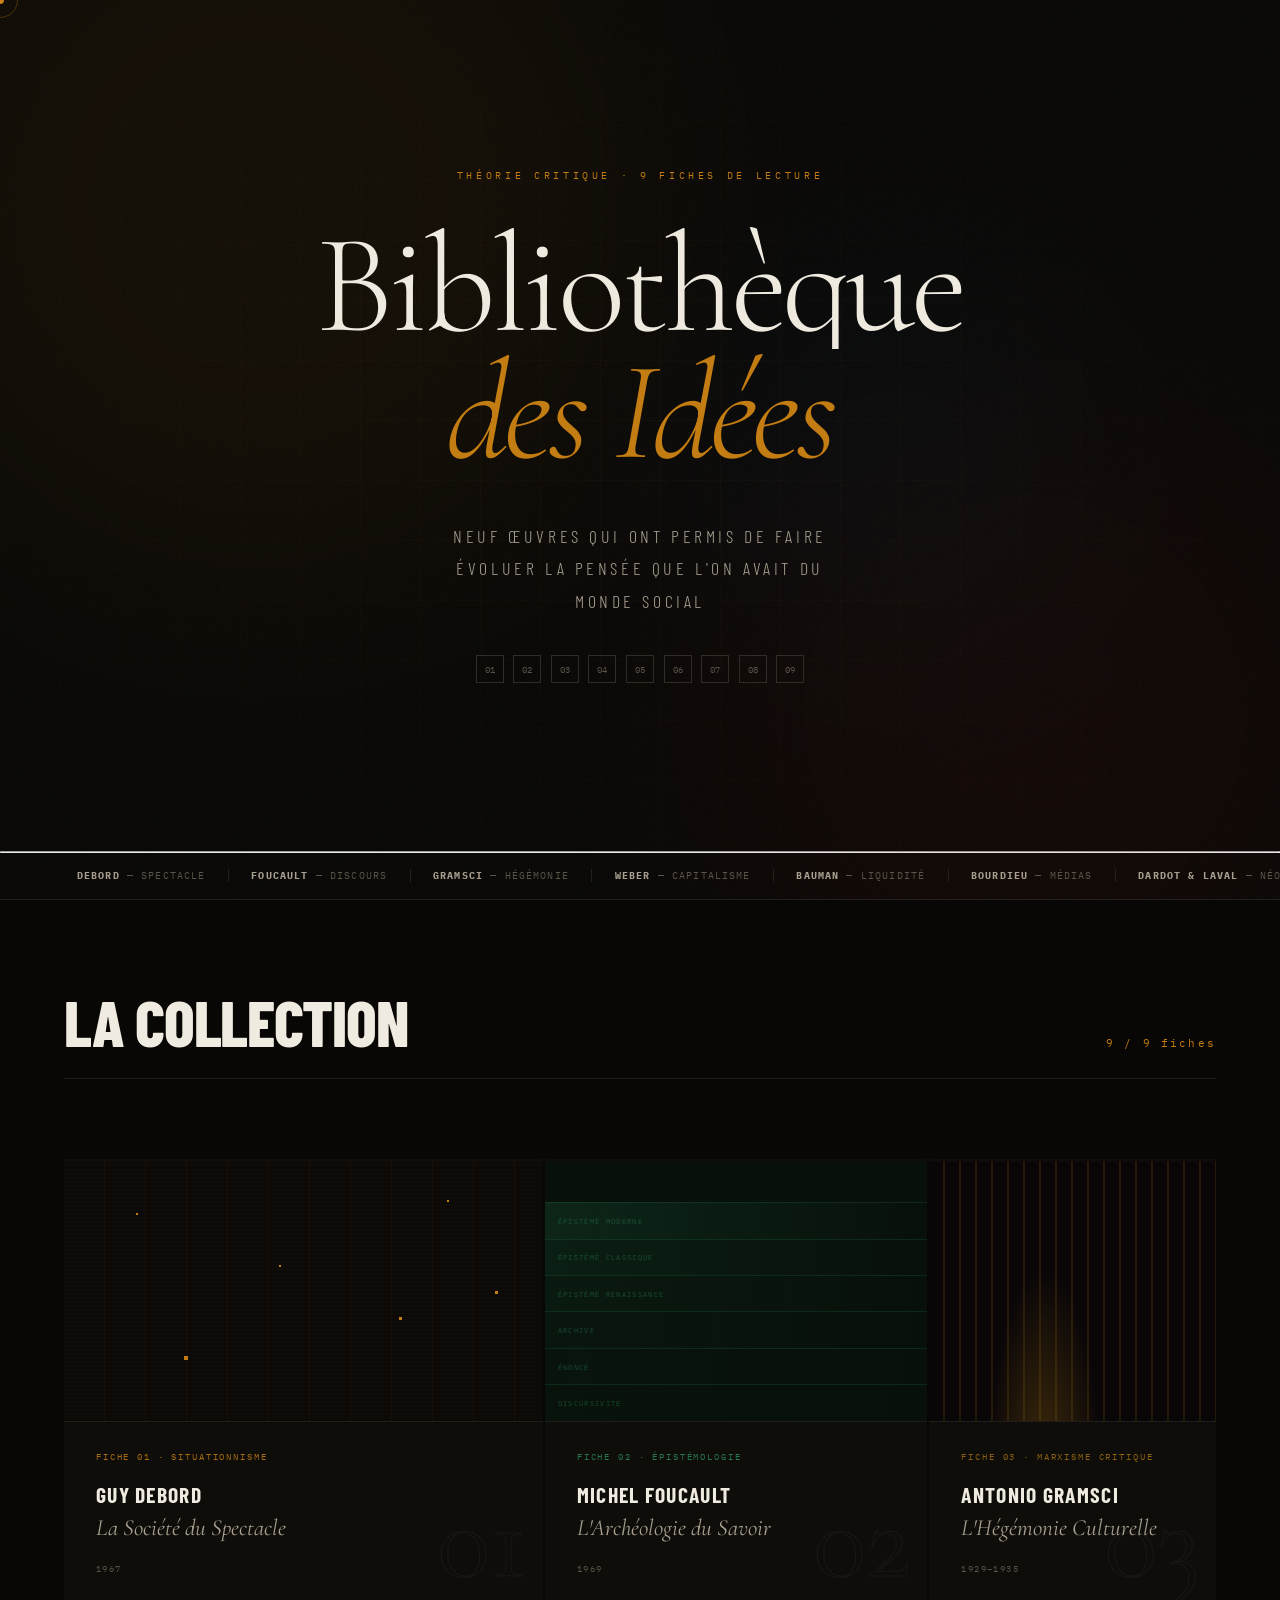
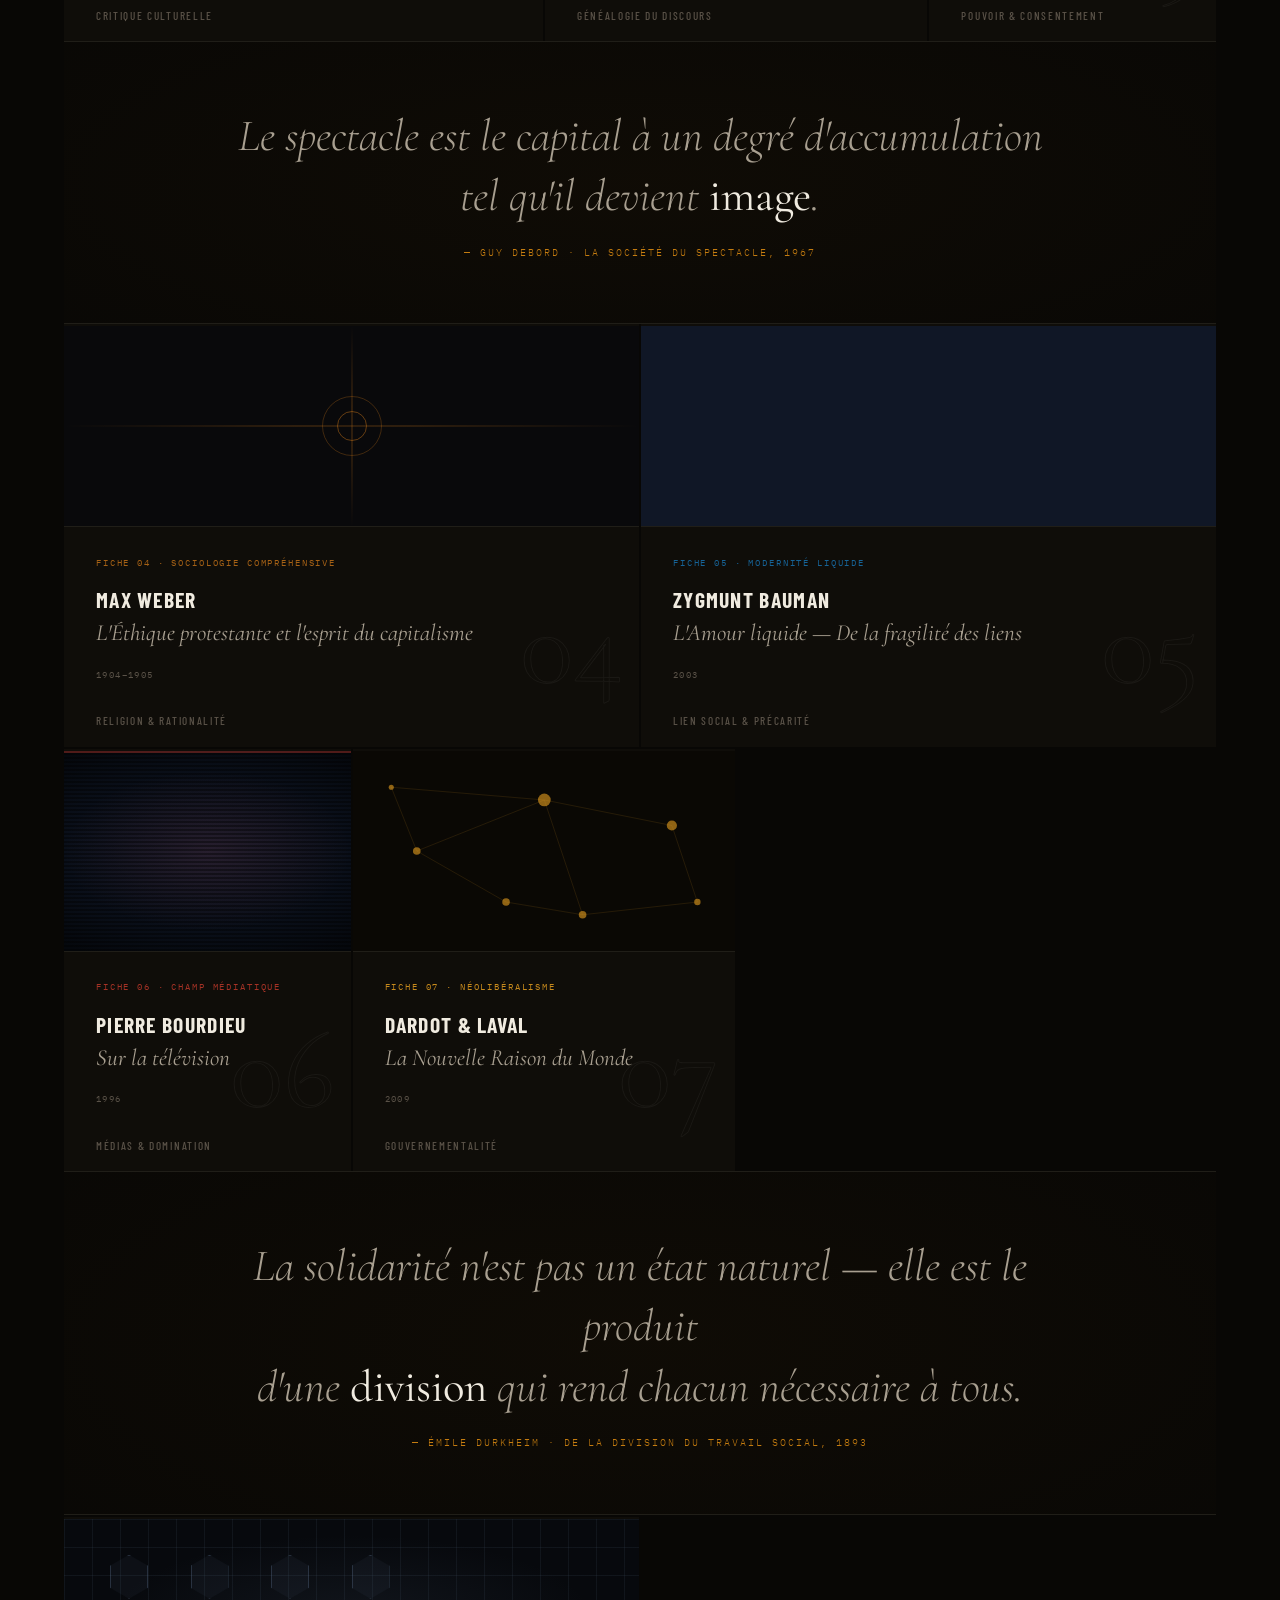
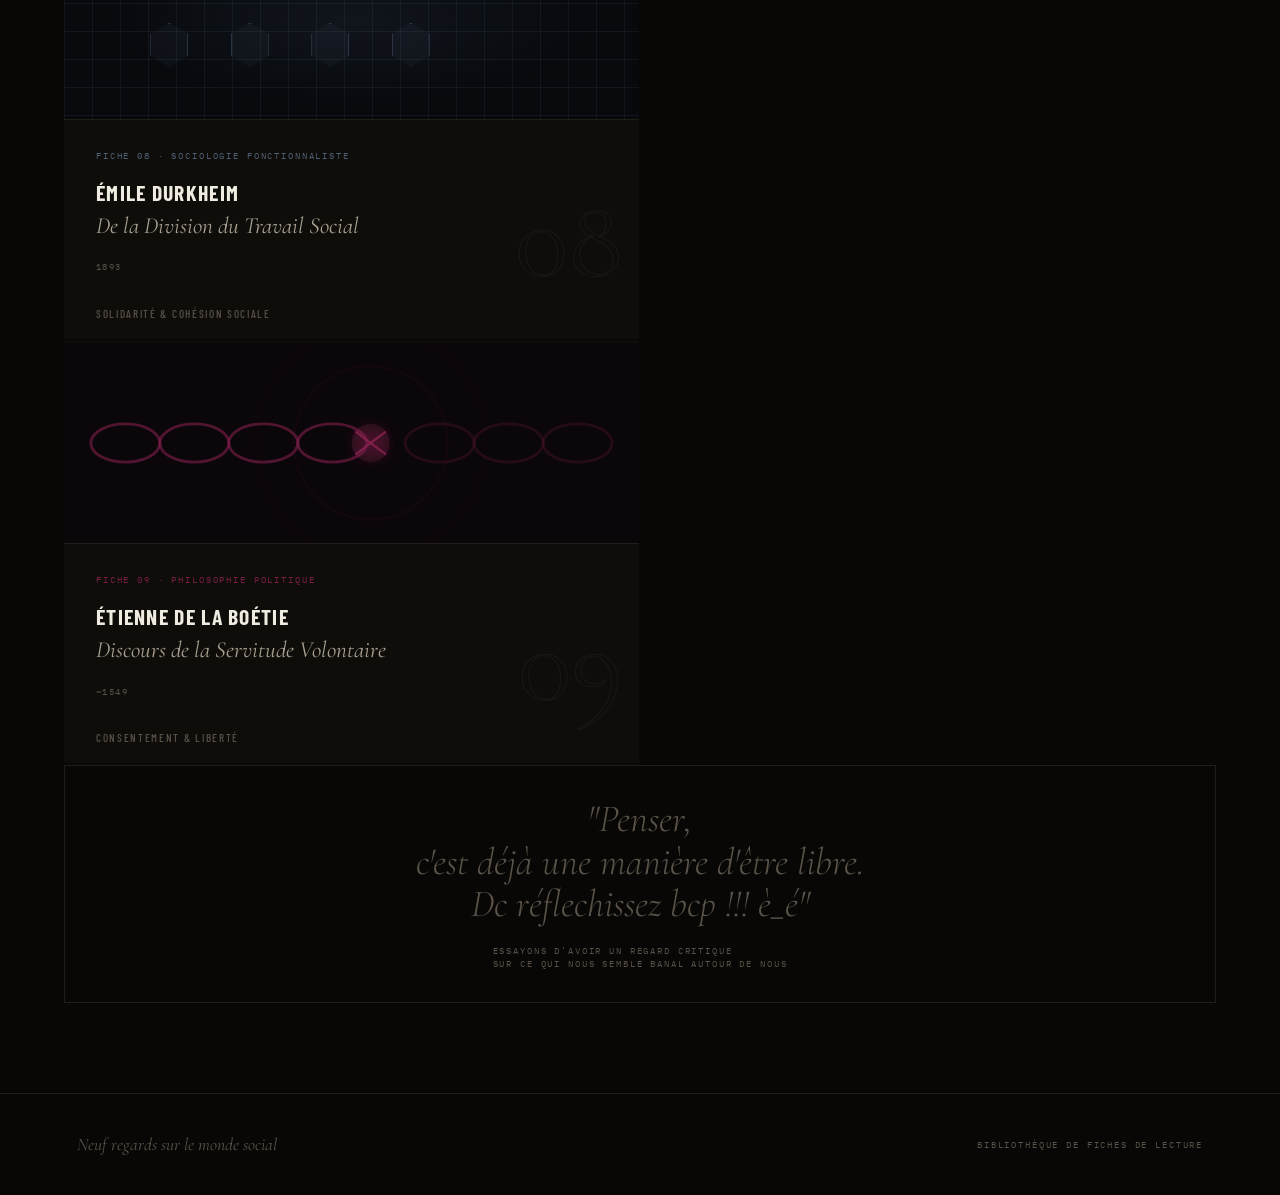
==== index.html @ 8595c91c "Update index.html" ====
<!DOCTYPE html>
<html lang="fr">
<head>
<meta charset="UTF-8">
<meta name="viewport" content="width=device-width, initial-scale=1.0">
<title>Bibliothèque des Idées</title>
<link rel="preconnect" href="https://fonts.googleapis.com">
<link href="https://fonts.googleapis.com/css2?family=Cormorant+Garamond:ital,wght@0,300;0,400;0,600;1,300;1,400;1,600&family=Barlow+Condensed:wght@200;300;400;500;600;700;800;900&family=IBM+Plex+Mono:ital,wght@0,300;0,400;1,300&display=swap" rel="stylesheet">
<style>
:root {
  --bg:    #080705;
  --bg2:   #0f0d09;
  --bg3:   #171410;
  --ink:   #f0ebe0;
  --ink2:  #a89f90;
  --ink3:  #5a5248;
  --gold:  #c47c10;
  --rule:  #201e18;
  --rule2: #2e2a22;
}
*,*::before,*::after{box-sizing:border-box;margin:0;padding:0}
html{scroll-behavior:smooth}
body{background:var(--bg);color:var(--ink);font-family:'Barlow Condensed',sans-serif;overflow-x:hidden;cursor:none;}

body::after{
  content:'';position:fixed;inset:0;z-index:9990;pointer-events:none;
  background-image:url("data:image/svg+xml,%3Csvg xmlns='http://www.w3.org/2000/svg'%3E%3Cfilter id='n'%3E%3CfeTurbulence type='fractalNoise' baseFrequency='.85' numOctaves='4' stitchTiles='stitch'/%3E%3C/filter%3E%3Crect width='100%25' height='100%25' filter='url(%23n)'/%3E%3C/svg%3E");
  opacity:.04;
}

#C{position:fixed;z-index:9999;pointer-events:none;width:8px;height:8px;background:var(--gold);border-radius:50%;transform:translate(-50%,-50%);mix-blend-mode:screen;transition:width .15s,height .15s;}
#CR{position:fixed;z-index:9998;pointer-events:none;width:36px;height:36px;border:1px solid rgba(196,124,16,.35);border-radius:50%;transform:translate(-50%,-50%);transition:border-color .3s;}
body:has(a:hover) #CR{border-color:rgba(196,124,16,.8);}
body:has(a:hover) #C{width:14px;height:14px;}

/* ── HERO ── */
.hero{height:100vh;display:grid;grid-template-rows:1fr 1px 48px;position:relative;overflow:hidden;}
.blob{position:absolute;border-radius:50%;filter:blur(120px);pointer-events:none;}
.b1{width:60vw;height:60vw;background:#c47c10;top:-20%;left:-10%;opacity:.06;animation:drift 20s ease-in-out infinite alternate;}
.b2{width:50vw;height:50vw;background:#b52018;bottom:-15%;right:-5%;opacity:.05;animation:drift 25s ease-in-out infinite alternate-reverse;}
.b3{width:30vw;height:30vw;background:#1872b0;top:30%;left:55%;opacity:.05;animation:drift 18s ease-in-out infinite alternate;}
@keyframes drift{to{transform:translate(4%,3%) scale(1.08);}}

.hgrid{
  position:absolute;inset:0;
  background-image:linear-gradient(rgba(196,124,16,.04) 1px,transparent 1px),linear-gradient(90deg,rgba(196,124,16,.04) 1px,transparent 1px);
  background-size:60px 60px;
  mask-image:radial-gradient(ellipse 80% 80% at 50% 50%,black,transparent);
}
.hero-inner{
  position:relative;z-index:2;
  display:flex;flex-direction:column;justify-content:center;align-items:center;text-align:center;padding:0 5vw;
}
.eyebrow{
  font-family:'IBM Plex Mono',monospace;font-size:.65rem;letter-spacing:.35em;
  color:var(--gold);text-transform:uppercase;margin-bottom:2.5rem;
  opacity:0;animation:up .8s .1s forwards;
}
.htitle{
  font-family:'Cormorant Garamond',serif;
  font-size:clamp(4.5rem,11vw,13rem);font-weight:300;line-height:.9;letter-spacing:-.03em;
}
.htitle .ln{display:block;overflow:hidden;}
.htitle .wd{display:inline-block;opacity:0;transform:translateY(110%);animation:su .9s cubic-bezier(.16,1,.3,1) forwards;}
.htitle .ln:nth-child(1) .wd{animation-delay:.25s;}
.htitle .ln:nth-child(2) .wd{animation-delay:.38s;font-style:italic;color:var(--gold);}
.htitle .ln:nth-child(3) .wd{animation-delay:.51s;}
.hsub{
  font-family:'Barlow Condensed',sans-serif;font-size:clamp(.9rem,1.4vw,1.15rem);font-weight:300;
  letter-spacing:.2em;text-transform:uppercase;color:var(--ink2);
  margin-top:2.8rem;max-width:50ch;line-height:1.8;
  opacity:0;animation:up .9s .75s forwards;
}
.pips{display:flex;gap:.6rem;justify-content:center;margin-top:2.4rem;opacity:0;animation:up .8s 1s forwards;}
.pip{
  width:28px;height:28px;border:1px solid var(--rule2);
  display:flex;align-items:center;justify-content:center;
  font-family:'IBM Plex Mono',monospace;font-size:.58rem;color:var(--ink3);
  cursor:pointer;transition:border-color .3s,color .3s,background .3s;
}
.pip:hover{border-color:var(--gold);color:var(--gold);background:rgba(196,124,16,.08);}
.hrule{background:var(--rule);}
.hbar{
  position:relative;z-index:2;display:flex;align-items:center;
  padding:0 6vw;gap:0;overflow:hidden;border-bottom:1px solid var(--rule);
}
.hbi{
  font-family:'IBM Plex Mono',monospace;font-size:.6rem;letter-spacing:.12em;
  color:var(--ink3);text-transform:uppercase;padding:0 1.4rem;
  border-right:1px solid var(--rule);white-space:nowrap;
  opacity:0;animation:fade .5s calc(1.1s + var(--d)*.06s) forwards;
}
.hbi:first-child{padding-left:0;}
.hbi strong{color:var(--ink2);}

@keyframes su{to{opacity:1;transform:translateY(0);}}
@keyframes up{from{opacity:0;transform:translateY(14px);}to{opacity:1;transform:translateY(0);}}
@keyframes fade{to{opacity:1;}}

/* ── COLLECTION ── */
.col{padding:7vw 5vw;}
.col-h{display:flex;align-items:baseline;gap:2rem;margin-bottom:5rem;border-bottom:1px solid var(--rule);padding-bottom:1.5rem;}
.col-t{font-family:'Barlow Condensed',sans-serif;font-size:clamp(2.5rem,5vw,4.5rem);font-weight:800;text-transform:uppercase;letter-spacing:-.02em;line-height:1;}
.col-c{font-family:'IBM Plex Mono',monospace;font-size:.68rem;letter-spacing:.2em;color:var(--gold);margin-left:auto;}

.grid{display:grid;grid-template-columns:repeat(12,1fr);gap:2px;}
.c1{grid-column:span 5;}
.c2{grid-column:span 4;}
.c3{grid-column:span 3;}
.c4{grid-column:span 6;}
.c5{grid-column:span 6;}

/* ── CARD ── */
.card{
  position:relative;overflow:hidden;background:var(--bg2);
  text-decoration:none;color:inherit;cursor:none;
  display:flex;flex-direction:column;
  opacity:0;transform:translateY(24px);
  transition:opacity .7s cubic-bezier(.19,1,.22,1),transform .7s cubic-bezier(.19,1,.22,1),background .3s;
}
.card.in{opacity:1;transform:translateY(0);}
.card:hover{background:var(--bg3);}

.cbar{height:2px;background:var(--c,var(--gold));transform:scaleX(0);transform-origin:left;transition:transform .6s cubic-bezier(.19,1,.22,1);}
.card:hover .cbar{transform:scaleX(1);}

/* Art zones */
.art{position:relative;overflow:hidden;flex-shrink:0;}
.art-lg{height:260px;}
.art-md{height:200px;}

/* Art 1 — Debord: scanlines + sparks */
.a1{background:#0c0906;}
.a1::before{content:'';position:absolute;inset:0;background:repeating-linear-gradient(0deg,transparent,transparent 3px,rgba(255,255,255,.012) 3px,rgba(255,255,255,.012) 4px),repeating-linear-gradient(90deg,transparent,transparent 40px,rgba(196,124,16,.06) 40px,rgba(196,124,16,.06) 41px);}
.spark{position:absolute;background:#c47c10;animation:blink 3s infinite;}
@keyframes blink{0%,90%,100%{opacity:0;}92%{opacity:.9;}96%{opacity:.3;}}

/* Art 2 — Foucault: strates */
.a2{background:#07100a;display:flex;flex-direction:column;justify-content:flex-end;}
.stratum{height:14%;border-top:1px solid rgba(42,138,90,.2);position:relative;background:linear-gradient(90deg,rgba(42,138,90,var(--op,0)) 0%,transparent 100%);}
.stratum::after{content:attr(data-l);position:absolute;left:.8rem;top:50%;transform:translateY(-50%);font-family:'IBM Plex Mono',monospace;font-size:.42rem;letter-spacing:.2em;color:rgba(42,138,90,.5);text-transform:uppercase;}

/* Art 3 — Gramsci: barreaux+lueur */
.a3{background:#0a0608;}
.a3::before{content:'';position:absolute;inset:0;background:repeating-linear-gradient(90deg,rgba(160,112,16,.0) 0px,rgba(160,112,16,.0) 14px,rgba(160,112,16,.18) 14px,rgba(160,112,16,.18) 16px);}
.a3::after{content:'';position:absolute;bottom:-20%;left:20%;width:40%;height:80%;background:radial-gradient(ellipse at bottom,rgba(160,112,16,.35),transparent 70%);animation:pg 4s ease-in-out infinite alternate;}
@keyframes pg{from{opacity:.6}to{opacity:1}}

/* Art 4 — Weber: croix */
.a4{background:#09090b;}
.a4::before{content:'';position:absolute;left:50%;top:0;width:1px;height:100%;background:linear-gradient(180deg,transparent,rgba(192,112,24,.4) 40%,rgba(192,112,24,.4) 60%,transparent);transform:translateX(-50%);}
.a4::after{content:'';position:absolute;left:0;top:50%;width:100%;height:1px;background:linear-gradient(90deg,transparent,rgba(192,112,24,.4) 40%,rgba(192,112,24,.4) 60%,transparent);transform:translateY(-50%);}
.wcirc{position:absolute;left:50%;top:50%;transform:translate(-50%,-50%);width:60px;height:60px;border:1px solid rgba(192,112,24,.3);border-radius:50%;animation:wspin 20s linear infinite;}
.wcirc::after{content:'';position:absolute;left:50%;top:50%;transform:translate(-50%,-50%);width:30px;height:30px;border:1px solid rgba(192,112,24,.5);border-radius:50%;}
@keyframes wspin{to{transform:translate(-50%,-50%) rotate(360deg);}}

/* Art 5 — Bauman: vagues */
.a5{background:#060d14;}
.wave{position:absolute;width:200%;height:200%;border-radius:45%;animation:wanim linear infinite;}
.wave:nth-child(1){top:-60%;left:-50%;animation-duration:12s;background:rgba(24,114,176,.06);}
.wave:nth-child(2){top:-55%;left:-50%;animation-duration:17s;animation-delay:-4s;background:rgba(216,64,96,.04);}
.wave:nth-child(3){top:-65%;left:-50%;animation-duration:22s;animation-delay:-9s;background:rgba(24,114,176,.03);}
@keyframes wanim{to{transform:rotate(360deg);}}

/* Art 6 — Bourdieu: TV */
.a6{background:#05080d;}
.a6::before{content:'';position:absolute;inset:0;background:repeating-linear-gradient(0deg,rgba(0,0,0,.4) 0px,rgba(0,0,0,.4) 2px,transparent 2px,transparent 4px);z-index:1;}
.tvn{position:absolute;inset:0;background:radial-gradient(ellipse 50% 40% at 50% 50%,rgba(192,57,43,.12),transparent),radial-gradient(ellipse 80% 60% at 50% 50%,rgba(26,39,68,.6),transparent);}
.tvl{position:absolute;height:2px;width:100%;background:rgba(192,57,43,.4);animation:scan 3.5s linear infinite;}
@keyframes scan{from{top:-5%}to{top:105%}}

/* Art 7 — Dardot: réseau SVG */
.a7{background:#0a0804;}
.a7 svg{position:absolute;inset:0;width:100%;height:100%;}

/* Art 8 — Durkheim: grille modulaire & solidarité */
.a8{background:#07090d;}
.a8::before{content:'';position:absolute;inset:0;
  background-image:linear-gradient(rgba(90,110,138,.12) 1px,transparent 1px),linear-gradient(90deg,rgba(90,110,138,.12) 1px,transparent 1px);
  background-size:28px 28px;}
.a8::after{content:'';position:absolute;inset:0;
  background:radial-gradient(ellipse 60% 60% at 50% 50%,rgba(90,110,138,.12),transparent 70%);}
.hcell{position:absolute;border:1px solid rgba(90,110,138,.35);background:rgba(90,110,138,.07);
  clip-path:polygon(50% 0%,100% 25%,100% 75%,50% 100%,0% 75%,0% 25%);
  width:38px;height:44px;animation:hpulse 4s ease-in-out infinite alternate;}
@keyframes hpulse{from{opacity:.2;border-color:rgba(90,110,138,.2);}to{opacity:1;border-color:rgba(90,110,138,.7);}}

/* Art 9 — La Boétie: chaîne & brisure */
.a9{background:#0b0609;}
.a9 svg{position:absolute;inset:0;width:100%;height:100%;}

/* Card text */
.cinfo{padding:1.8rem 2rem 1.4rem;flex:1;display:flex;flex-direction:column;border-top:1px solid var(--rule);position:relative;}
.cnum{position:absolute;bottom:0;right:1rem;font-family:'Cormorant Garamond',serif;font-size:7rem;font-weight:300;line-height:1;color:transparent;-webkit-text-stroke:1px rgba(240,235,226,.05);pointer-events:none;user-select:none;transition:-webkit-text-stroke-color .4s;}
.card:hover .cnum{-webkit-text-stroke-color:rgba(240,235,226,.1);}
.cidx{font-family:'IBM Plex Mono',monospace;font-size:.58rem;letter-spacing:.2em;color:var(--c,var(--gold));text-transform:uppercase;margin-bottom:1.2rem;opacity:.85;}
.cauthor{font-family:'Barlow Condensed',sans-serif;font-size:1.35rem;font-weight:700;letter-spacing:.06em;text-transform:uppercase;line-height:1.1;margin-bottom:.4rem;}
.ctitle{font-family:'Cormorant Garamond',serif;font-size:1.45rem;font-style:italic;font-weight:400;line-height:1.3;color:var(--ink2);flex:1;margin-bottom:1.2rem;}
.cyear{font-family:'IBM Plex Mono',monospace;font-size:.58rem;letter-spacing:.15em;color:var(--ink3);}

/* Quote reveal */
.cquote{
  position:absolute;inset:0;
  background:color-mix(in srgb,var(--c,var(--gold)) 18%,var(--bg));
  display:flex;align-items:flex-end;padding:1.8rem;
  opacity:0;transition:opacity .4s cubic-bezier(.19,1,.22,1);z-index:10;
}
.card:hover .cquote{opacity:1;}
.cquote p{
  font-family:'Cormorant Garamond',serif;font-size:1.05rem;font-style:italic;font-weight:300;
  line-height:1.5;color:var(--ink);border-left:2px solid var(--c,var(--gold));padding-left:1rem;
  transform:translateY(8px);transition:transform .5s .05s cubic-bezier(.19,1,.22,1);
}
.card:hover .cquote p{transform:translateY(0);}

/* Footer */
.cfoot{display:flex;align-items:center;justify-content:space-between;padding:.7rem 2rem 1.2rem;position:relative;z-index:2;}
.ctag{font-family:'Barlow Condensed',sans-serif;font-size:.7rem;font-weight:500;letter-spacing:.15em;text-transform:uppercase;color:var(--ink3);transition:color .3s;}
.card:hover .ctag{color:var(--c,var(--gold));}
.ccta{font-family:'IBM Plex Mono',monospace;font-size:.6rem;letter-spacing:.12em;text-transform:uppercase;color:var(--c,var(--gold));display:flex;align-items:center;gap:.5rem;opacity:0;transform:translateX(-6px);transition:opacity .3s,transform .3s;}
.card:hover .ccta{opacity:1;transform:translateX(0);}

/* Quote band */
.qband{border-top:1px solid var(--rule);border-bottom:1px solid var(--rule);padding:4rem 10vw;position:relative;overflow:hidden;opacity:0;transition:opacity .8s;}
.qband::before{content:'';position:absolute;inset:0;background:radial-gradient(ellipse 80% 100% at 50% 50%,rgba(196,124,16,.04),transparent);}
.qband blockquote{font-family:'Cormorant Garamond',serif;font-size:clamp(1.6rem,3.5vw,3rem);font-weight:300;font-style:italic;line-height:1.35;color:var(--ink2);text-align:center;position:relative;z-index:1;}
.qband blockquote strong{color:var(--ink);font-weight:400;font-style:normal;}
.qband cite{display:block;margin-top:1.2rem;font-family:'IBM Plex Mono',monospace;font-style:normal;font-size:.62rem;letter-spacing:.2em;color:var(--gold);text-transform:uppercase;}

/* Decorative cell */
.deco{
  background:transparent;border:1px solid var(--rule);
  display:flex;flex-direction:column;align-items:center;justify-content:center;
  padding:2rem;gap:1.2rem;opacity:0;animation:fade 1s 1.8s forwards;
}
.deco-q{font-family:'Cormorant Garamond',serif;font-size:2.4rem;font-weight:300;font-style:italic;color:var(--ink3);line-height:1.1;text-align:center;}
.deco-attr{font-family:'IBM Plex Mono',monospace;font-size:.58rem;letter-spacing:.2em;color:var(--ink3);text-transform:uppercase;}

/* Footer */
footer{border-top:1px solid var(--rule);padding:2.5rem 6vw;display:flex;align-items:center;justify-content:space-between;gap:2rem;}
.ft-l{font-family:'Cormorant Garamond',serif;font-size:1.1rem;font-style:italic;color:var(--ink3);}
.ft-r{font-family:'IBM Plex Mono',monospace;font-size:.58rem;letter-spacing:.2em;color:var(--ink3);text-transform:uppercase;}

/* Responsive */
@media(max-width:900px){.c1,.c2,.c3{grid-column:span 6;}.c4,.c5{grid-column:span 12;}}
@media(max-width:560px){.c1,.c2,.c3,.c4,.c5{grid-column:span 12;}.art-lg,.art-md{height:140px;}.htitle{font-size:clamp(3rem,13vw,6rem);}}
</style>
</head>
<body>
<div id="C"></div>
<div id="CR"></div>

<!-- HERO -->
<header class="hero">
  <div class="blob b1"></div><div class="blob b2"></div><div class="blob b3"></div>
  <div class="hgrid"></div>
  <div class="hero-inner">
    <p class="eyebrow">Théorie critique · 9 fiches de lecture</p>
    <h1 class="htitle" aria-label="Bibliothèque Critique">
      <span class="ln"><span class="wd">Bibliothèque</span></span>
      <span class="ln"><span class="wd">des Idées</span></span>
    </h1>
    <p class="hsub">Neuf œuvres qui ont permis de faire évoluer la pensée que l'on avait du monde social</p>
    <nav class="pips" aria-label="Accès rapide">
      <span class="pip" onclick="goTo(1)">01</span>
      <span class="pip" onclick="goTo(2)">02</span>
      <span class="pip" onclick="goTo(3)">03</span>
      <span class="pip" onclick="goTo(4)">04</span>
      <span class="pip" onclick="goTo(5)">05</span>
      <span class="pip" onclick="goTo(6)">06</span>
      <span class="pip" onclick="goTo(7)">07</span>
      <span class="pip" onclick="goTo(8)">08</span>
      <span class="pip" onclick="goTo(9)">09</span>
    </nav>
  </div>
  <hr class="hrule">
  <div class="hbar">
    <span class="hbi" style="--d:0"><strong>Debord</strong> — Spectacle</span>
    <span class="hbi" style="--d:1"><strong>Foucault</strong> — Discours</span>
    <span class="hbi" style="--d:2"><strong>Gramsci</strong> — Hégémonie</span>
    <span class="hbi" style="--d:3"><strong>Weber</strong> — Capitalisme</span>
    <span class="hbi" style="--d:4"><strong>Bauman</strong> — Liquidité</span>
    <span class="hbi" style="--d:5"><strong>Bourdieu</strong> — Médias</span>
    <span class="hbi" style="--d:6"><strong>Dardot &amp; Laval</strong> — Néolibéralisme</span>
    <span class="hbi" style="--d:7"><strong>Durkheim</strong> — Division</span>
    <span class="hbi" style="--d:8"><strong>La Boétie</strong> — Servitude</span>
  </div>
</header>

<!-- COLLECTION -->
<section class="col">
  <div class="col-h">
    <h2 class="col-t">La Collection</h2>
    <span class="col-c">9 / 9 fiches</span>
  </div>

  <!-- Row 1 -->
  <div class="grid">

    <a href="debord-societe-du-spectacle.html" class="card c1" id="k1" style="--c:#c47c10">
      <div class="cbar"></div>
      <div class="art art-lg a1">
        <div class="spark" style="width:2px;height:2px;top:20%;left:15%;animation-delay:0s"></div>
        <div class="spark" style="width:3px;height:3px;top:60%;left:70%;animation-delay:1.1s"></div>
        <div class="spark" style="width:2px;height:2px;top:40%;left:45%;animation-delay:.6s"></div>
        <div class="spark" style="width:4px;height:4px;top:75%;left:25%;animation-delay:2s"></div>
        <div class="spark" style="width:2px;height:2px;top:15%;left:80%;animation-delay:1.5s"></div>
        <div class="spark" style="width:3px;height:3px;top:50%;left:90%;animation-delay:.3s"></div>
      </div>
      <div class="cinfo">
        <span class="cnum" aria-hidden="true">01</span>
        <span class="cidx">Fiche 01 · Situationnisme</span>
        <p class="cauthor">Guy Debord</p>
        <h3 class="ctitle">La Société du Spectacle</h3>
        <p class="cyear">1967</p>
        <div class="cquote"><p>« Toute la vie des sociétés dans lesquelles règnent les conditions modernes de production s'annonce comme une immense accumulation de spectacles. »</p></div>
      </div>
      <div class="cfoot"><span class="ctag">Critique culturelle</span><span class="ccta">Lire la fiche ↗</span></div>
    </a>

    <a href="foucault-archeologie-du-savoir.html" class="card c2" id="k2" style="--c:#2a8a5a">
      <div class="cbar"></div>
      <div class="art art-lg a2">
        <div class="stratum" style="--op:.18" data-l="Épistémè moderne"></div>
        <div class="stratum" style="--op:.12" data-l="Épistémè classique"></div>
        <div class="stratum" style="--op:.08" data-l="Épistémè renaissance"></div>
        <div class="stratum" style="--op:.05" data-l="Archive"></div>
        <div class="stratum" style="--op:.03" data-l="Énoncé"></div>
        <div class="stratum" style="--op:.02" data-l="Discursivité"></div>
      </div>
      <div class="cinfo">
        <span class="cnum" aria-hidden="true">02</span>
        <span class="cidx">Fiche 02 · Épistémologie</span>
        <p class="cauthor">Michel Foucault</p>
        <h3 class="ctitle">L'Archéologie du Savoir</h3>
        <p class="cyear">1969</p>
        <div class="cquote"><p>« Le discours n'est pas la manifestation d'un sujet qui pense, mais un ensemble de règles anonymes et historiques définissant les conditions d'exercice de la fonction énonciative. »</p></div>
      </div>
      <div class="cfoot"><span class="ctag">Généalogie du discours</span><span class="ccta">Lire la fiche ↗</span></div>
    </a>

    <a href="gramsci-hegemonie.html" class="card c3" id="k3" style="--c:#a07010">
      <div class="cbar"></div>
      <div class="art art-lg a3"></div>
      <div class="cinfo">
        <span class="cnum" aria-hidden="true">03</span>
        <span class="cidx">Fiche 03 · Marxisme critique</span>
        <p class="cauthor">Antonio Gramsci</p>
        <h3 class="ctitle">L'Hégémonie Culturelle</h3>
        <p class="cyear">1929–1935</p>
        <div class="cquote"><p>« L'État est hégémonie bardée de coercition. La domination ne s'exerce pas seulement par la force, mais par le consentement organisé. »</p></div>
      </div>
      <div class="cfoot"><span class="ctag">Pouvoir & consentement</span><span class="ccta">Lire ↗</span></div>
    </a>

  </div>

  <!-- Midquote -->
  <div class="qband">
    <blockquote>
      Le spectacle est le capital à un degré d'accumulation<br>tel qu'il devient <strong>image</strong>.
      <cite>— Guy Debord · La Société du Spectacle, 1967</cite>
    </blockquote>
  </div>

  <!-- Row 2 -->
  <div class="grid">

    <a href="weber-ethique-protestante.html" class="card c4" id="k4" style="--c:#c07018">
      <div class="cbar"></div>
      <div class="art art-md a4"><div class="wcirc"></div></div>
      <div class="cinfo">
        <span class="cnum" aria-hidden="true">04</span>
        <span class="cidx">Fiche 04 · Sociologie compréhensive</span>
        <p class="cauthor">Max Weber</p>
        <h3 class="ctitle">L'Éthique protestante et l'esprit du capitalisme</h3>
        <p class="cyear">1904–1905</p>
        <div class="cquote"><p>« L'ascèse intramondaine du protestantisme a agi avec force contre la jouissance spontanée des possessions et a bridé la consommation, notamment la consommation de luxe. »</p></div>
      </div>
      <div class="cfoot"><span class="ctag">Religion & rationalité</span><span class="ccta">Lire la fiche ↗</span></div>
    </a>

    <a href="bauman-amour-liquide.html" class="card c5" id="k5" style="--c:#1872b0">
      <div class="cbar"></div>
      <div class="art art-md a5">
        <div class="wave"></div><div class="wave"></div><div class="wave"></div>
      </div>
      <div class="cinfo">
        <span class="cnum" aria-hidden="true">05</span>
        <span class="cidx">Fiche 05 · Modernité liquide</span>
        <p class="cauthor">Zygmunt Bauman</p>
        <h3 class="ctitle">L'Amour liquide — De la fragilité des liens</h3>
        <p class="cyear">2003</p>
        <div class="cquote"><p>« Dans le monde liquide-moderne, la solidité des choses comme des liens est interprétée comme une menace : tout attachement est vécu comme un piège. »</p></div>
      </div>
      <div class="cfoot"><span class="ctag">Lien social & précarité</span><span class="ccta">Lire la fiche ↗</span></div>
    </a>

  </div>

  <!-- Row 3 -->
  <div class="grid" style="margin-top:2px">

    <a href="bourdieu-television.html" class="card c3" id="k6" style="--c:#c0392b">
      <div class="cbar"></div>
      <div class="art art-md a6">
        <div class="tvn"></div>
        <div class="tvl"></div>
      </div>
      <div class="cinfo">
        <span class="cnum" aria-hidden="true">06</span>
        <span class="cidx">Fiche 06 · Champ médiatique</span>
        <p class="cauthor">Pierre Bourdieu</p>
        <h3 class="ctitle">Sur la télévision</h3>
        <p class="cyear">1996</p>
        <div class="cquote"><p>« La télévision a une sorte de monopole de fait sur la formation des cerveaux d'une partie importante de la population. »</p></div>
      </div>
      <div class="cfoot"><span class="ctag">Médias & domination</span><span class="ccta">Lire ↗</span></div>
    </a>

    <a href="dardot-laval-nouvelle-raison.html" class="card c2" id="k7" style="--c:#e8a020">
      <div class="cbar"></div>
      <div class="art art-md a7">
        <svg viewBox="0 0 300 160" preserveAspectRatio="xMidYMid slice">
          <g stroke="rgba(232,160,32,.2)" stroke-width=".5" fill="none">
            <line x1="50" y1="80" x2="150" y2="40"/><line x1="50" y1="80" x2="120" y2="120"/>
            <line x1="150" y1="40" x2="250" y2="60"/><line x1="150" y1="40" x2="180" y2="130"/>
            <line x1="120" y1="120" x2="180" y2="130"/><line x1="250" y1="60" x2="270" y2="120"/>
            <line x1="180" y1="130" x2="270" y2="120"/><line x1="50" y1="80" x2="30" y2="30"/>
            <line x1="30" y1="30" x2="150" y2="40"/>
          </g>
          <g fill="rgba(232,160,32,.6)">
            <circle cx="50" cy="80" r="3"/><circle cx="150" cy="40" r="5"/>
            <circle cx="120" cy="120" r="3"/><circle cx="250" cy="60" r="4"/>
            <circle cx="180" cy="130" r="3"/><circle cx="270" cy="120" r="2.5"/>
            <circle cx="30" cy="30" r="2"/>
          </g>
        </svg>
      </div>
      <div class="cinfo">
        <span class="cnum" aria-hidden="true">07</span>
        <span class="cidx">Fiche 07 · Néolibéralisme</span>
        <p class="cauthor">Dardot &amp; Laval</p>
        <h3 class="ctitle">La Nouvelle Raison du Monde</h3>
        <p class="cyear">2009</p>
        <div class="cquote"><p>« Le néolibéralisme est d'abord et avant tout une rationalité qui tend à structurer non seulement l'action des gouvernants mais la conduite des gouvernés eux-mêmes. »</p></div>
      </div>
      <div class="cfoot"><span class="ctag">Gouvernementalité</span><span class="ccta">Lire la fiche ↗</span></div>
    </a>

  </div>

  <!-- Midquote Durkheim -->
  <div class="qband">
    <blockquote>
      La solidarité n'est pas un état naturel — elle est le produit<br>d'une <strong>division</strong> qui rend chacun nécessaire à tous.
      <cite>— Émile Durkheim · De la Division du Travail Social, 1893</cite>
    </blockquote>
  </div>

  <!-- Row 4 — Durkheim -->
  <div class="grid" style="margin-top:2px">

    <a href="durkheim-division-travail-social.html" class="card c4" id="k8" style="--c:#5a6e8a">
      <div class="cbar"></div>
      <div class="art art-md a8">
        <div class="hcell" style="top:18%;left:8%;animation-delay:0s"></div>
        <div class="hcell" style="top:18%;left:22%;animation-delay:.7s"></div>
        <div class="hcell" style="top:18%;left:36%;animation-delay:1.4s"></div>
        <div class="hcell" style="top:18%;left:50%;animation-delay:2.1s"></div>
        <div class="hcell" style="top:52%;left:15%;animation-delay:.35s"></div>
        <div class="hcell" style="top:52%;left:29%;animation-delay:1.05s"></div>
        <div class="hcell" style="top:52%;left:43%;animation-delay:1.75s"></div>
        <div class="hcell" style="top:52%;left:57%;animation-delay:2.45s"></div>
      </div>
      <div class="cinfo">
        <span class="cnum" aria-hidden="true">08</span>
        <span class="cidx">Fiche 08 · Sociologie fonctionnaliste</span>
        <p class="cauthor">Émile Durkheim</p>
        <h3 class="ctitle">De la Division du Travail Social</h3>
        <p class="cyear">1893</p>
        <div class="cquote"><p>« La solidarité mécanique lie les individus par similitude ; la solidarité organique les unit par complémentarité — c'est la spécialisation qui crée le lien social. »</p></div>
      </div>
      <div class="cfoot"><span class="ctag">Solidarité & cohésion sociale</span><span class="ccta">Lire la fiche ↗</span></div>
    </a>

  </div>
  <!-- Row 5 — La Boétie -->
  <div class="grid" style="margin-top:2px">

    <a href="laboetie-servitude-volontaire.html" class="card c4" id="k9" style="--c:#8b2252">
      <div class="cbar"></div>
      <div class="art art-md a9">
        <svg viewBox="0 0 300 160" preserveAspectRatio="xMidYMid slice" xmlns="http://www.w3.org/2000/svg">
          <defs>
            <filter id="glow9"><feGaussianBlur stdDeviation="3" result="b"/><feMerge><feMergeNode in="b"/><feMergeNode in="SourceGraphic"/></feMerge></filter>
          </defs>
          <!-- Chain links left — bound -->
          <g stroke="rgba(139,34,82,.55)" stroke-width="1.5" fill="none">
            <ellipse cx="32"  cy="80" rx="18" ry="10"/>
            <ellipse cx="68"  cy="80" rx="18" ry="10"/>
            <ellipse cx="104" cy="80" rx="18" ry="10"/>
            <ellipse cx="140" cy="80" rx="18" ry="10"/>
          </g>
          <!-- Break point glow -->
          <circle cx="160" cy="80" r="10" fill="rgba(139,34,82,.18)" filter="url(#glow9)"/>
          <line x1="152" y1="74" x2="168" y2="86" stroke="rgba(139,34,82,.9)" stroke-width="1" filter="url(#glow9)"/>
          <line x1="152" y1="86" x2="168" y2="74" stroke="rgba(139,34,82,.9)" stroke-width="1" filter="url(#glow9)"/>
          <!-- Chain links right — free, fading -->
          <g stroke="rgba(139,34,82,.2)" stroke-width="1.5" fill="none">
            <ellipse cx="196" cy="80" rx="18" ry="10"/>
            <ellipse cx="232" cy="80" rx="18" ry="10"/>
            <ellipse cx="268" cy="80" rx="18" ry="10"/>
          </g>
          <!-- Faint radial halo -->
          <circle cx="160" cy="80" r="40" stroke="rgba(139,34,82,.07)" stroke-width="1" fill="none"/>
          <circle cx="160" cy="80" r="60" stroke="rgba(139,34,82,.04)" stroke-width="1" fill="none"/>
        </svg>
      </div>
      <div class="cinfo">
        <span class="cnum" aria-hidden="true">09</span>
        <span class="cidx">Fiche 09 · Philosophie politique</span>
        <p class="cauthor">Étienne de La Boétie</p>
        <h3 class="ctitle">Discours de la Servitude Volontaire</h3>
        <p class="cyear">~1549</p>
        <div class="cquote"><p>« Soyez résolus de ne servir plus, et vous voilà libres. Je ne veux pas que vous le poussiez ou l'ébranliez, mais seulement ne le soutenez plus. »</p></div>
      </div>
      <div class="cfoot"><span class="ctag">Consentement & liberté</span><span class="ccta">Lire la fiche ↗</span></div>
    </a>

  </div>

  <!-- Bloc personnel -->
  <div class="deco" style="margin-top:2px">
    <p class="deco-q">"Penser,<br>c'est déjà une manière d'être libre.<br>Dc réflechissez bcp !!! è_é"</p>
    <span class="deco-attr">Essayons d'avoir un regard critique<br>sur ce qui nous semble banal autour de nous</span>
  </div>

</section>

<footer>
  <p class="ft-l">Neuf regards sur le monde social</p>
  <p class="ft-r">Bibliothèque de fiches de lecture</p>
</footer>

<script>
/* Cursor */
const C=document.getElementById('C'),CR=document.getElementById('CR');
let mx=0,my=0,rx=0,ry=0;
document.addEventListener('mousemove',e=>{mx=e.clientX;my=e.clientY;C.style.cssText=`left:${mx}px;top:${my}px`;});
(function r(){rx+=(mx-rx)*.11;ry+=(my-ry)*.11;CR.style.cssText=`left:${rx}px;top:${ry}px`;requestAnimationFrame(r);})();

/* 3D Tilt */
document.querySelectorAll('.card').forEach(card=>{
  card.addEventListener('mousemove',e=>{
    const b=card.getBoundingClientRect();
    const x=(e.clientX-b.left)/b.width-.5;
    const y=(e.clientY-b.top)/b.height-.5;
    card.style.transform=`translateY(0) perspective(900px) rotateY(${x*6}deg) rotateX(${-y*6}deg) scale(1.015)`;
  });
  card.addEventListener('mouseleave',()=>{card.style.transform='';});
});

/* Scroll reveal */
const io=new IntersectionObserver(entries=>{
  entries.forEach((e,i)=>{if(e.isIntersecting){setTimeout(()=>e.target.classList.add('in'),i*90);io.unobserve(e.target);}});
},{threshold:.06});
document.querySelectorAll('.card').forEach(c=>io.observe(c));

/* Quote band reveal */
const qo=new IntersectionObserver(entries=>{entries.forEach(e=>{if(e.isIntersecting)e.target.style.opacity='1';});},{threshold:.2});
document.querySelectorAll('.qband').forEach(q=>qo.observe(q));

/* Pip navigation */
function goTo(n){const el=document.getElementById('k'+n);if(el)el.scrollIntoView({behavior:'smooth',block:'center'});}
</script>
</body>
</html>
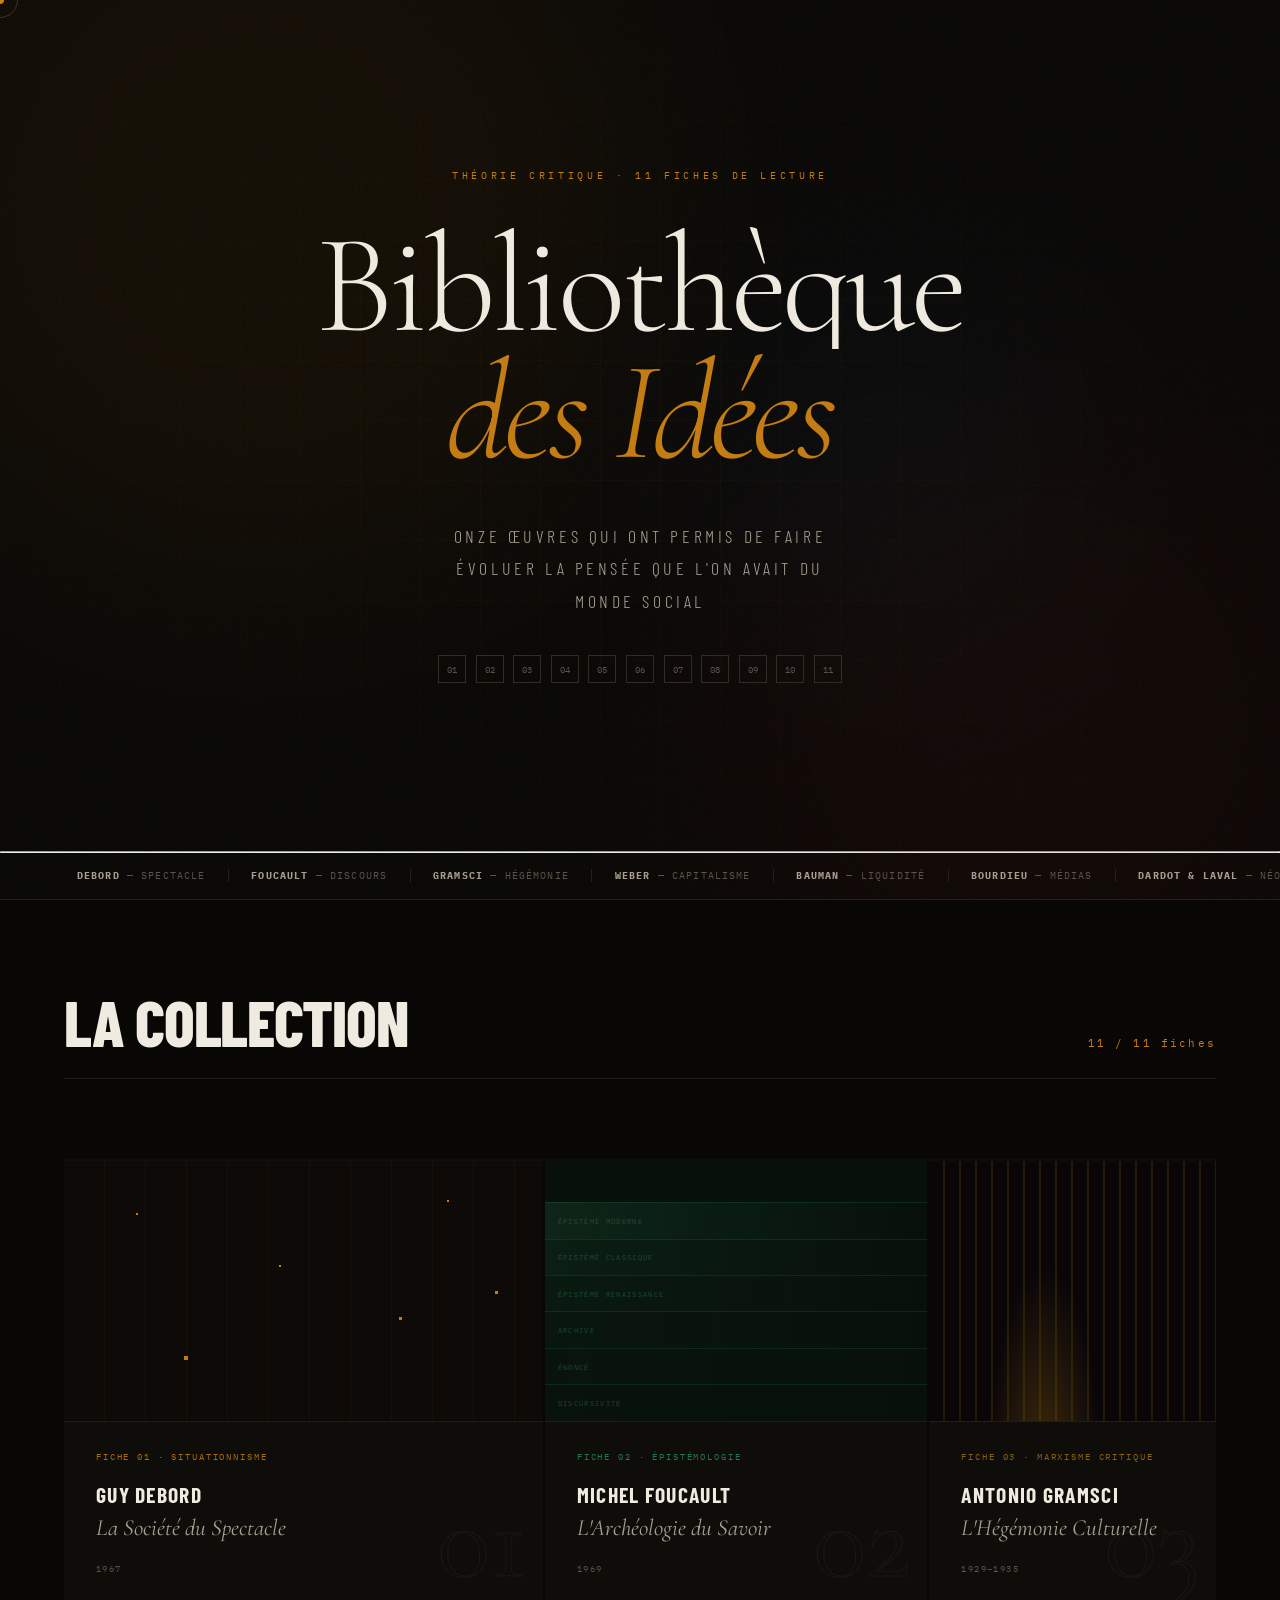
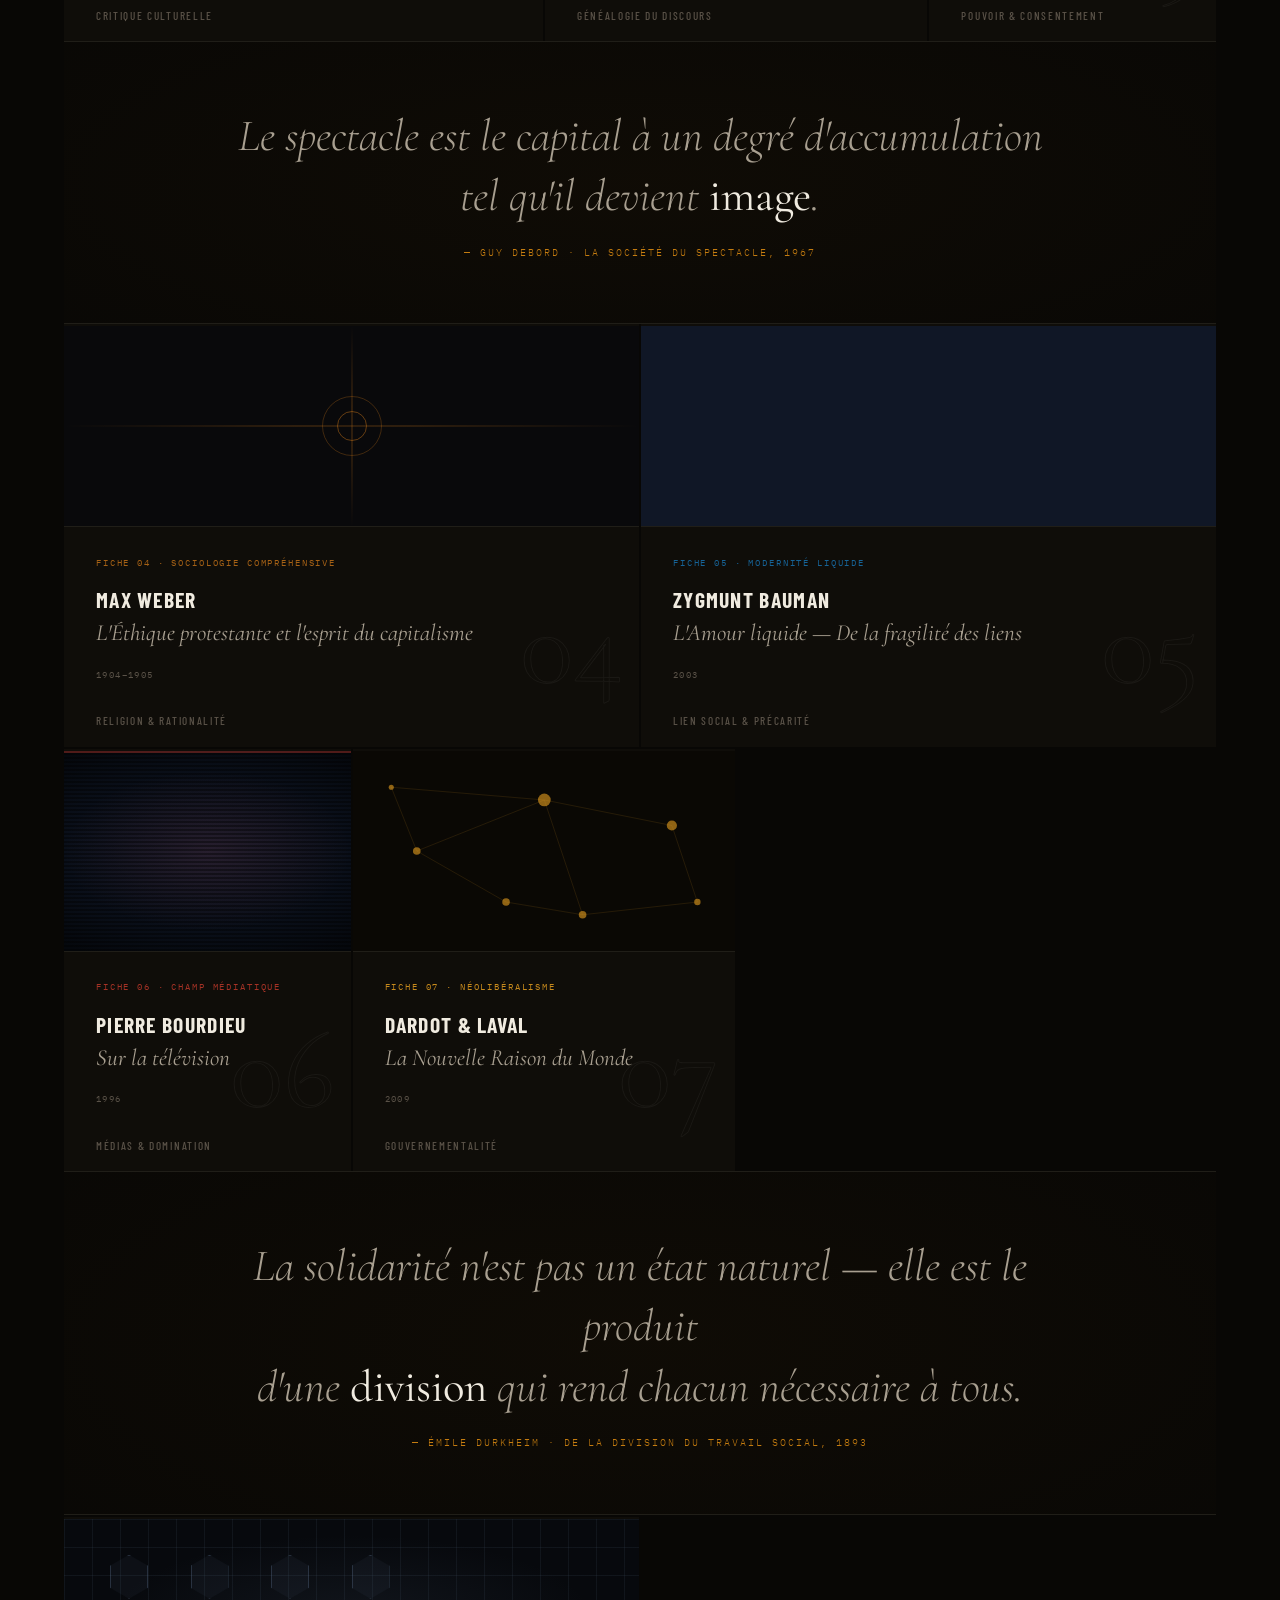
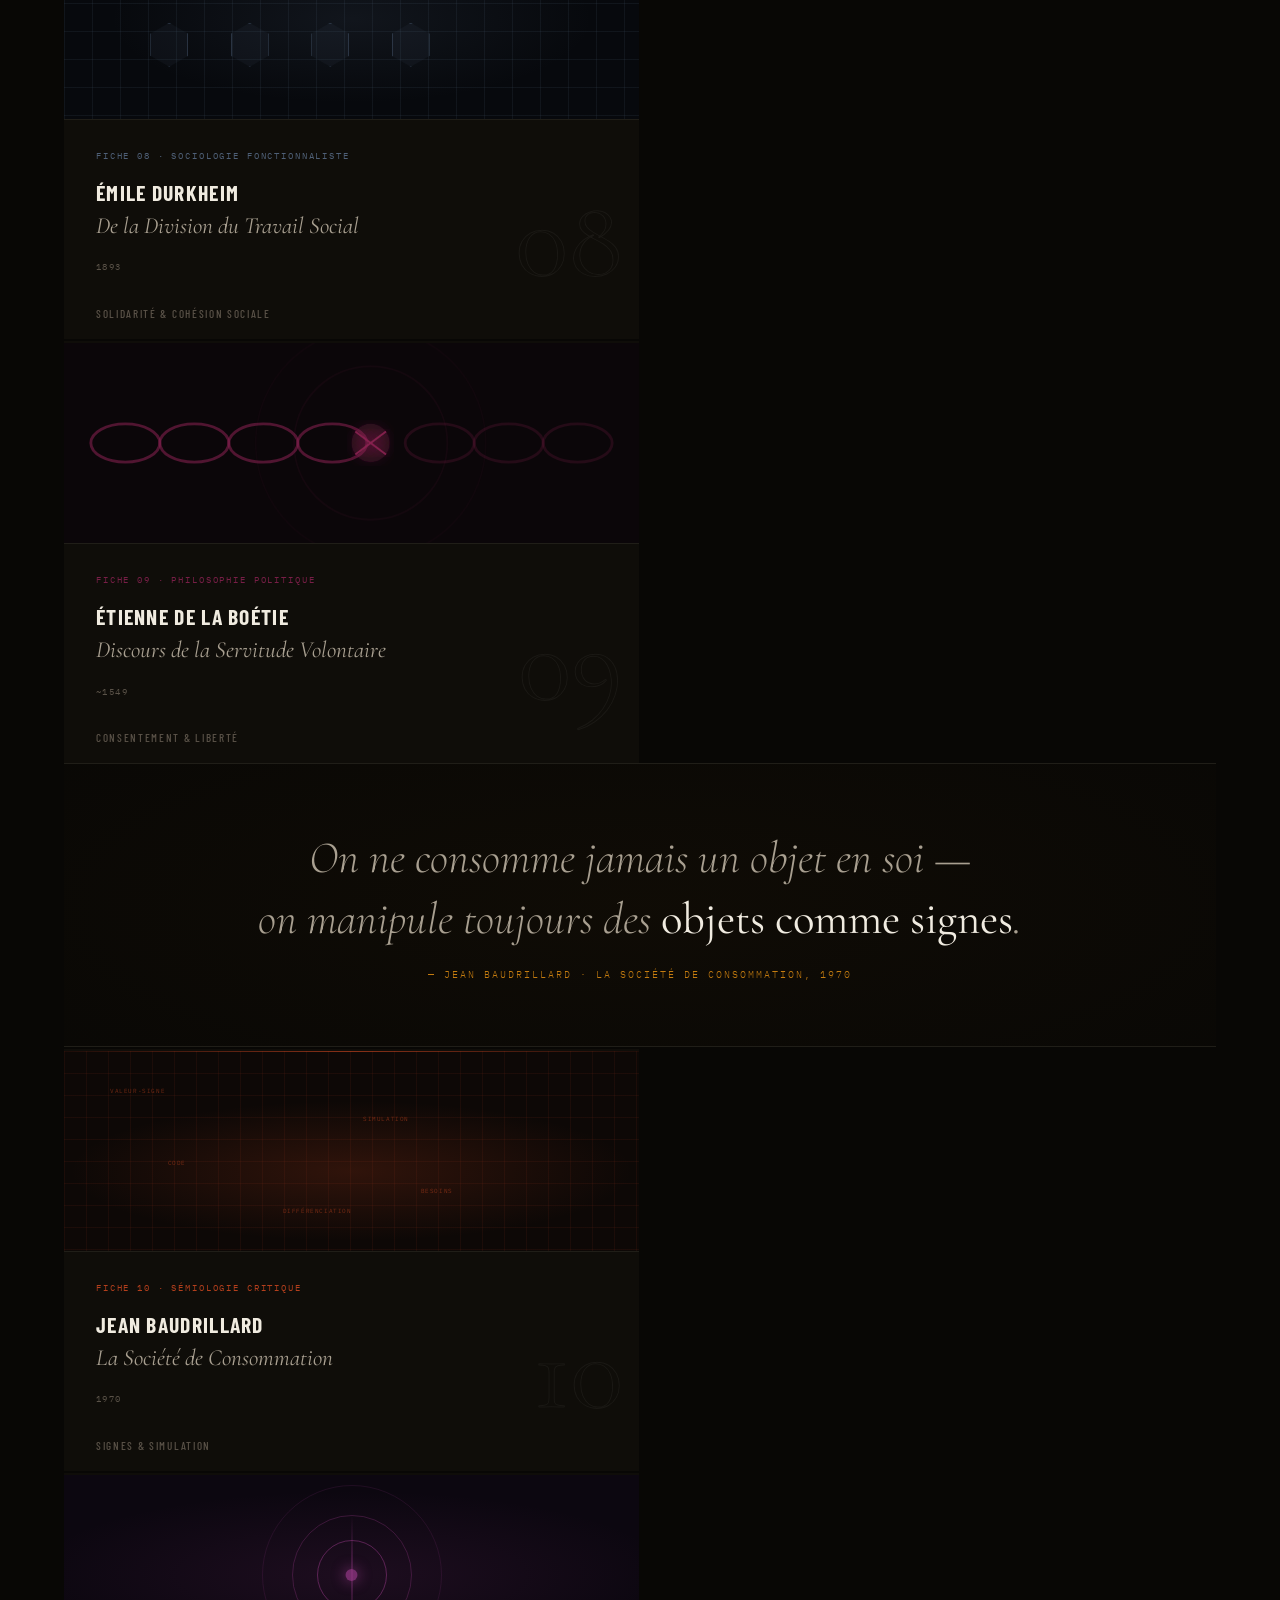
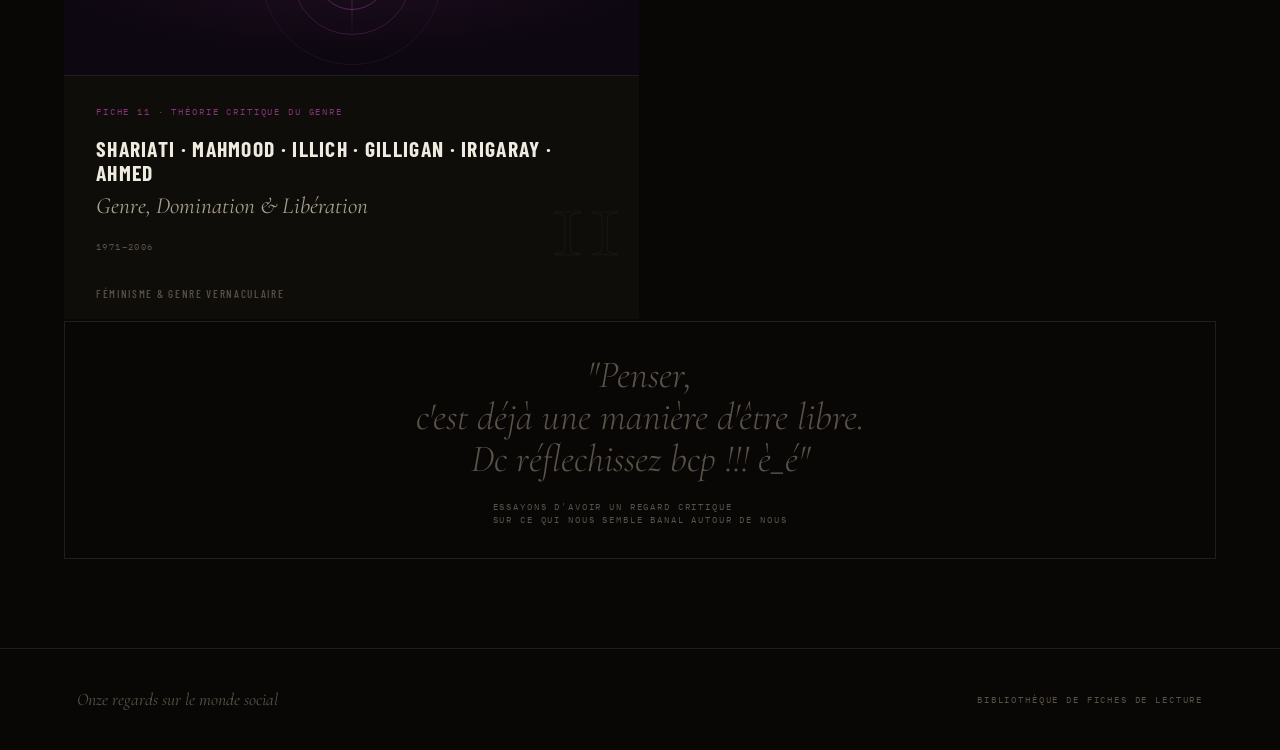
==== commit bacd0a5f: "Update index.html" ====
--- a/index.html
+++ b/index.html
@@ -71,7 +71,7 @@
   margin-top:2.8rem;max-width:50ch;line-height:1.8;
   opacity:0;animation:up .9s .75s forwards;
 }
-.pips{display:flex;gap:.6rem;justify-content:center;margin-top:2.4rem;opacity:0;animation:up .8s 1s forwards;}
+.pips{display:flex;gap:.6rem;justify-content:center;margin-top:2.4rem;opacity:0;animation:up .8s 1s forwards;flex-wrap:wrap;}
 .pip{
   width:28px;height:28px;border:1px solid var(--rule2);
   display:flex;align-items:center;justify-content:center;
@@ -189,6 +189,58 @@
 .a9{background:#0b0609;}
 .a9 svg{position:absolute;inset:0;width:100%;height:100%;}
 
+/* Art 10 — Baudrillard: grille de signes / code marchandise */
+.a10{background:#0d0806;}
+.a10::before{
+  content:'';position:absolute;inset:0;
+  background-image:
+    linear-gradient(rgba(208,72,32,.08) 1px,transparent 1px),
+    linear-gradient(90deg,rgba(208,72,32,.08) 1px,transparent 1px);
+  background-size:22px 22px;
+}
+.a10::after{
+  content:'';position:absolute;inset:0;
+  background:radial-gradient(ellipse 70% 50% at 50% 60%,rgba(208,72,32,.18),transparent 70%);
+}
+.b10-scan{
+  position:absolute;height:1px;width:100%;
+  background:linear-gradient(90deg,transparent,rgba(208,72,32,.6),transparent);
+  animation:b10s 4s ease-in-out infinite;
+}
+@keyframes b10s{0%{top:10%;opacity:0;}10%{opacity:1;}50%{top:90%;opacity:.6;}60%{opacity:0;}100%{top:10%;opacity:0;}}
+.b10-tag{
+  position:absolute;font-family:'IBM Plex Mono',monospace;
+  font-size:.38rem;letter-spacing:.1em;color:rgba(208,72,32,.5);text-transform:uppercase;
+}
+
+/* Art 11 — Genre: anneaux entrelacés + axe de rupture */
+.a11{background:#0c0710;overflow:hidden;}
+.a11::before{
+  content:'';position:absolute;inset:0;
+  background:radial-gradient(ellipse 80% 60% at 50% 50%,rgba(155,58,140,.12),transparent 70%);
+}
+.g11-ring{
+  position:absolute;left:50%;top:50%;border-radius:50%;border:1px solid rgba(155,58,140,.3);
+  transform:translate(-50%,-50%);
+}
+.g11-ring.r1{width:70px;height:70px;animation:g11spin 18s linear infinite;border-color:rgba(155,58,140,.5);}
+.g11-ring.r2{width:120px;height:120px;animation:g11spin 28s linear infinite reverse;border-color:rgba(155,58,140,.3);}
+.g11-ring.r3{width:180px;height:180px;animation:g11spin 40s linear infinite;border-color:rgba(155,58,140,.15);}
+@keyframes g11spin{to{transform:translate(-50%,-50%) rotate(360deg);}}
+.g11-axis{
+  position:absolute;left:50%;top:20%;width:1px;height:60%;
+  background:linear-gradient(180deg,transparent,rgba(155,58,140,.6) 40%,rgba(155,58,140,.6) 60%,transparent);
+  transform:translateX(-50%);
+}
+.g11-axis::after{
+  content:'';position:absolute;left:50%;top:50%;
+  width:12px;height:12px;border-radius:50%;
+  background:rgba(155,58,140,.7);transform:translate(-50%,-50%);
+  box-shadow:0 0 14px rgba(155,58,140,.8);
+  animation:g11pulse 2.5s ease-in-out infinite alternate;
+}
+@keyframes g11pulse{from{opacity:.4;transform:translate(-50%,-50%) scale(.8);}to{opacity:1;transform:translate(-50%,-50%) scale(1.2);}}
+
 /* Card text */
 .cinfo{padding:1.8rem 2rem 1.4rem;flex:1;display:flex;flex-direction:column;border-top:1px solid var(--rule);position:relative;}
 .cnum{position:absolute;bottom:0;right:1rem;font-family:'Cormorant Garamond',serif;font-size:7rem;font-weight:300;line-height:1;color:transparent;-webkit-text-stroke:1px rgba(240,235,226,.05);pointer-events:none;user-select:none;transition:-webkit-text-stroke-color .4s;}
@@ -255,12 +307,12 @@
   <div class="blob b1"></div><div class="blob b2"></div><div class="blob b3"></div>
   <div class="hgrid"></div>
   <div class="hero-inner">
-    <p class="eyebrow">Théorie critique · 9 fiches de lecture</p>
-    <h1 class="htitle" aria-label="Bibliothèque Critique">
+    <p class="eyebrow">Théorie critique · 11 fiches de lecture</p>
+    <h1 class="htitle" aria-label="Bibliothèque des Idées">
       <span class="ln"><span class="wd">Bibliothèque</span></span>
       <span class="ln"><span class="wd">des Idées</span></span>
     </h1>
-    <p class="hsub">Neuf œuvres qui ont permis de faire évoluer la pensée que l'on avait du monde social</p>
+    <p class="hsub">Onze œuvres qui ont permis de faire évoluer la pensée que l'on avait du monde social</p>
     <nav class="pips" aria-label="Accès rapide">
       <span class="pip" onclick="goTo(1)">01</span>
       <span class="pip" onclick="goTo(2)">02</span>
@@ -271,6 +323,8 @@
       <span class="pip" onclick="goTo(7)">07</span>
       <span class="pip" onclick="goTo(8)">08</span>
       <span class="pip" onclick="goTo(9)">09</span>
+      <span class="pip" onclick="goTo(10)">10</span>
+      <span class="pip" onclick="goTo(11)">11</span>
     </nav>
   </div>
   <hr class="hrule">
@@ -284,6 +338,8 @@
     <span class="hbi" style="--d:6"><strong>Dardot &amp; Laval</strong> — Néolibéralisme</span>
     <span class="hbi" style="--d:7"><strong>Durkheim</strong> — Division</span>
     <span class="hbi" style="--d:8"><strong>La Boétie</strong> — Servitude</span>
+    <span class="hbi" style="--d:9"><strong>Baudrillard</strong> — Consommation</span>
+    <span class="hbi" style="--d:10"><strong>Genre &amp; Libération</strong> — Féminisme</span>
   </div>
 </header>
 
@@ -291,7 +347,7 @@
 <section class="col">
   <div class="col-h">
     <h2 class="col-t">La Collection</h2>
-    <span class="col-c">9 / 9 fiches</span>
+    <span class="col-c">11 / 11 fiches</span>
   </div>
 
   <!-- Row 1 -->
@@ -485,6 +541,7 @@
     </a>
 
   </div>
+
   <!-- Row 5 — La Boétie -->
   <div class="grid" style="margin-top:2px">
 
@@ -530,6 +587,64 @@
 
   </div>
 
+  <!-- Midquote Baudrillard -->
+  <div class="qband">
+    <blockquote>
+      On ne consomme jamais un objet en soi —<br>on manipule toujours des <strong>objets comme signes</strong>.
+      <cite>— Jean Baudrillard · La Société de Consommation, 1970</cite>
+    </blockquote>
+  </div>
+
+  <!-- Row 6 — Baudrillard -->
+  <div class="grid" style="margin-top:2px">
+
+    <a href="baudrillard-societe-consommation.html" class="card c4" id="k10" style="--c:#d04820">
+      <div class="cbar"></div>
+      <div class="art art-md a10">
+        <div class="b10-scan"></div>
+        <div class="b10-tag" style="top:18%;left:8%">valeur-signe</div>
+        <div class="b10-tag" style="top:32%;left:52%">simulation</div>
+        <div class="b10-tag" style="top:54%;left:18%">code</div>
+        <div class="b10-tag" style="top:68%;left:62%">besoins</div>
+        <div class="b10-tag" style="top:78%;left:38%">différenciation</div>
+      </div>
+      <div class="cinfo">
+        <span class="cnum" aria-hidden="true">10</span>
+        <span class="cidx">Fiche 10 · Sémiologie critique</span>
+        <p class="cauthor">Jean Baudrillard</p>
+        <h3 class="ctitle">La Société de Consommation</h3>
+        <p class="cyear">1970</p>
+        <div class="cquote"><p>« La consommation est un système qui assure l'ordonnance des signes et l'intégration du groupe : elle est donc à la fois une morale et un système de communication. »</p></div>
+      </div>
+      <div class="cfoot"><span class="ctag">Signes & simulation</span><span class="ccta">Lire la fiche ↗</span></div>
+    </a>
+
+  </div>
+
+  <!-- Row 7 — Genre, Domination & Libération -->
+  <div class="grid" style="margin-top:2px">
+
+    <a href="genre-domination-liberation.html" class="card c4" id="k11" style="--c:#9b3a8c">
+      <div class="cbar"></div>
+      <div class="art art-md a11">
+        <div class="g11-ring r1"></div>
+        <div class="g11-ring r2"></div>
+        <div class="g11-ring r3"></div>
+        <div class="g11-axis"></div>
+      </div>
+      <div class="cinfo">
+        <span class="cnum" aria-hidden="true">11</span>
+        <span class="cidx">Fiche 11 · Théorie critique du genre</span>
+        <p class="cauthor">Shariati · Mahmood · Illich · Gilligan · Irigaray · Ahmed</p>
+        <h3 class="ctitle">Genre, Domination &amp; Libération</h3>
+        <p class="cyear">1971–2006</p>
+        <div class="cquote"><p>« La femme peut-elle être libérée en devenant un homme économique ? Ou sa libération suppose-t-elle que ce que l'homme appelle "son" modèle soit radicalement remis en cause ? »</p></div>
+      </div>
+      <div class="cfoot"><span class="ctag">Féminisme & genre vernaculaire</span><span class="ccta">Lire la fiche ↗</span></div>
+    </a>
+
+  </div>
+
   <!-- Bloc personnel -->
   <div class="deco" style="margin-top:2px">
     <p class="deco-q">"Penser,<br>c'est déjà une manière d'être libre.<br>Dc réflechissez bcp !!! è_é"</p>
@@ -539,7 +654,7 @@
 </section>
 
 <footer>
-  <p class="ft-l">Neuf regards sur le monde social</p>
+  <p class="ft-l">Onze regards sur le monde social</p>
   <p class="ft-r">Bibliothèque de fiches de lecture</p>
 </footer>
 
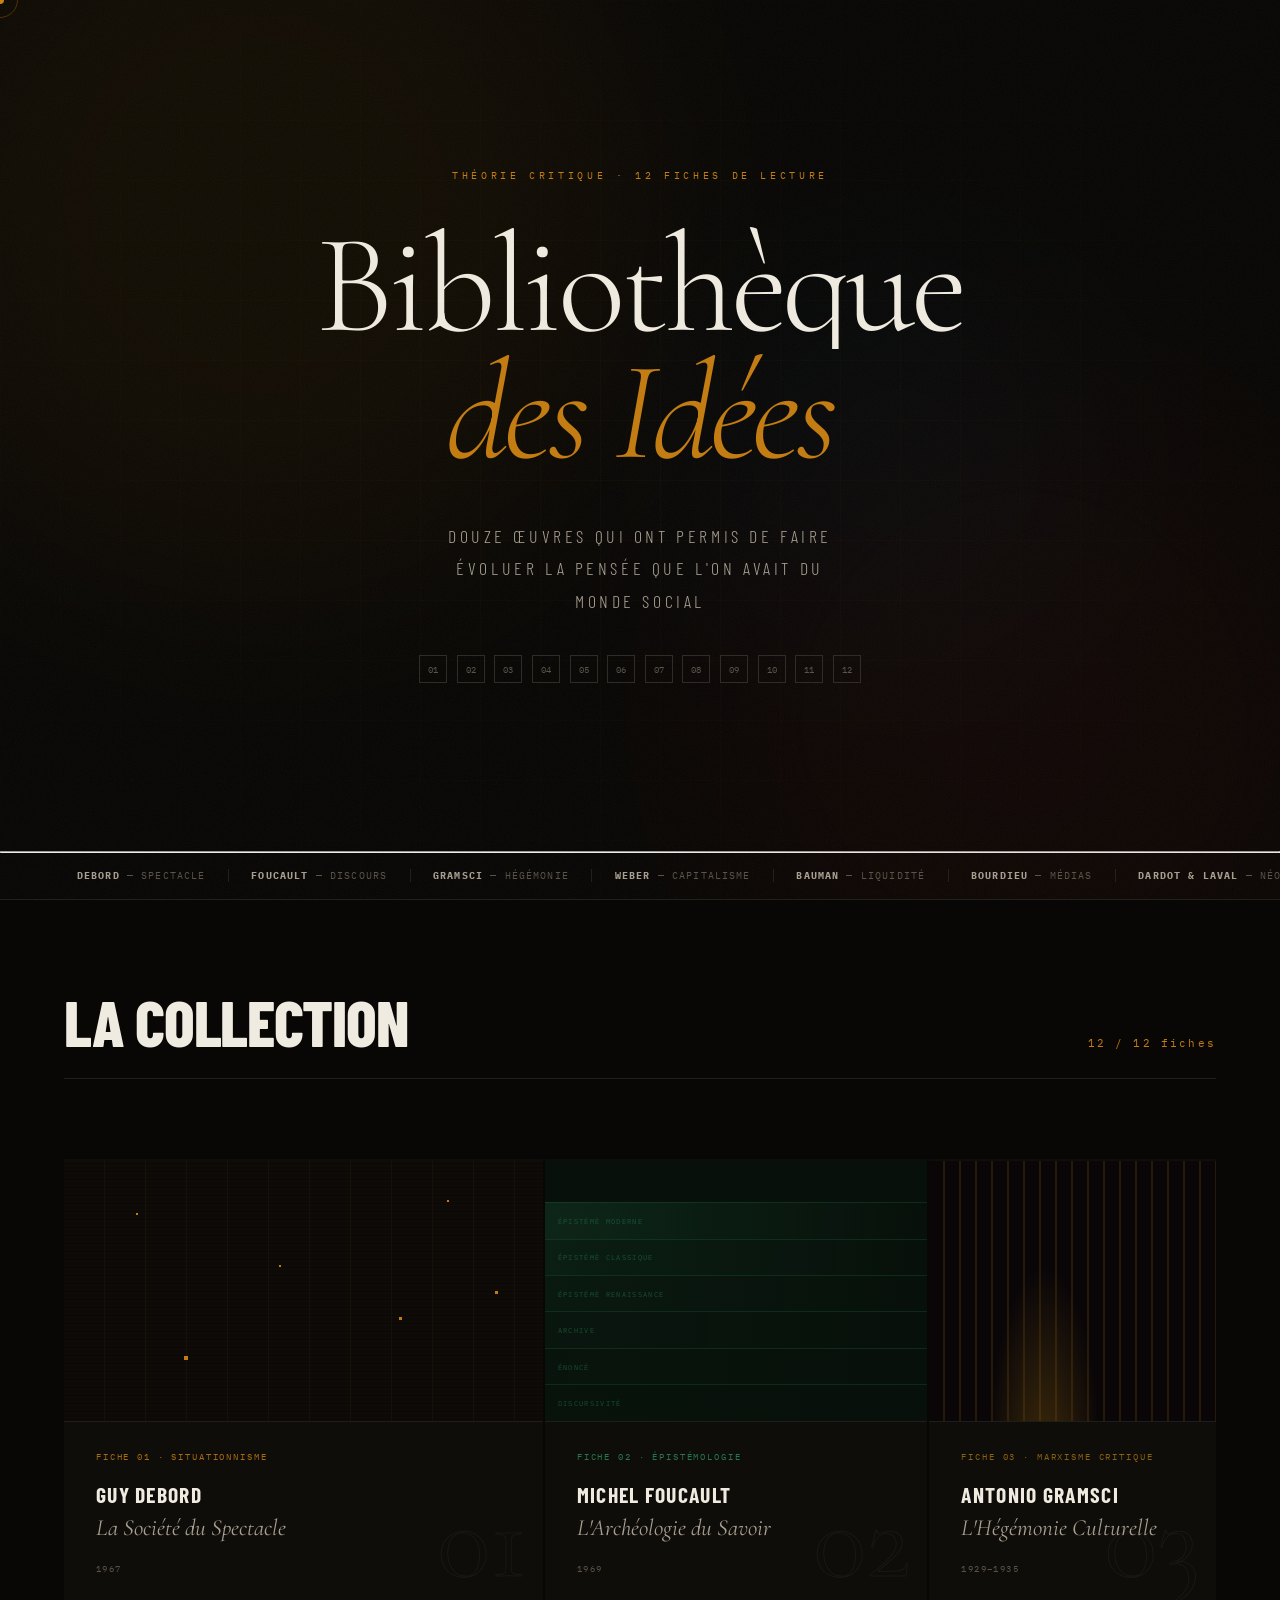
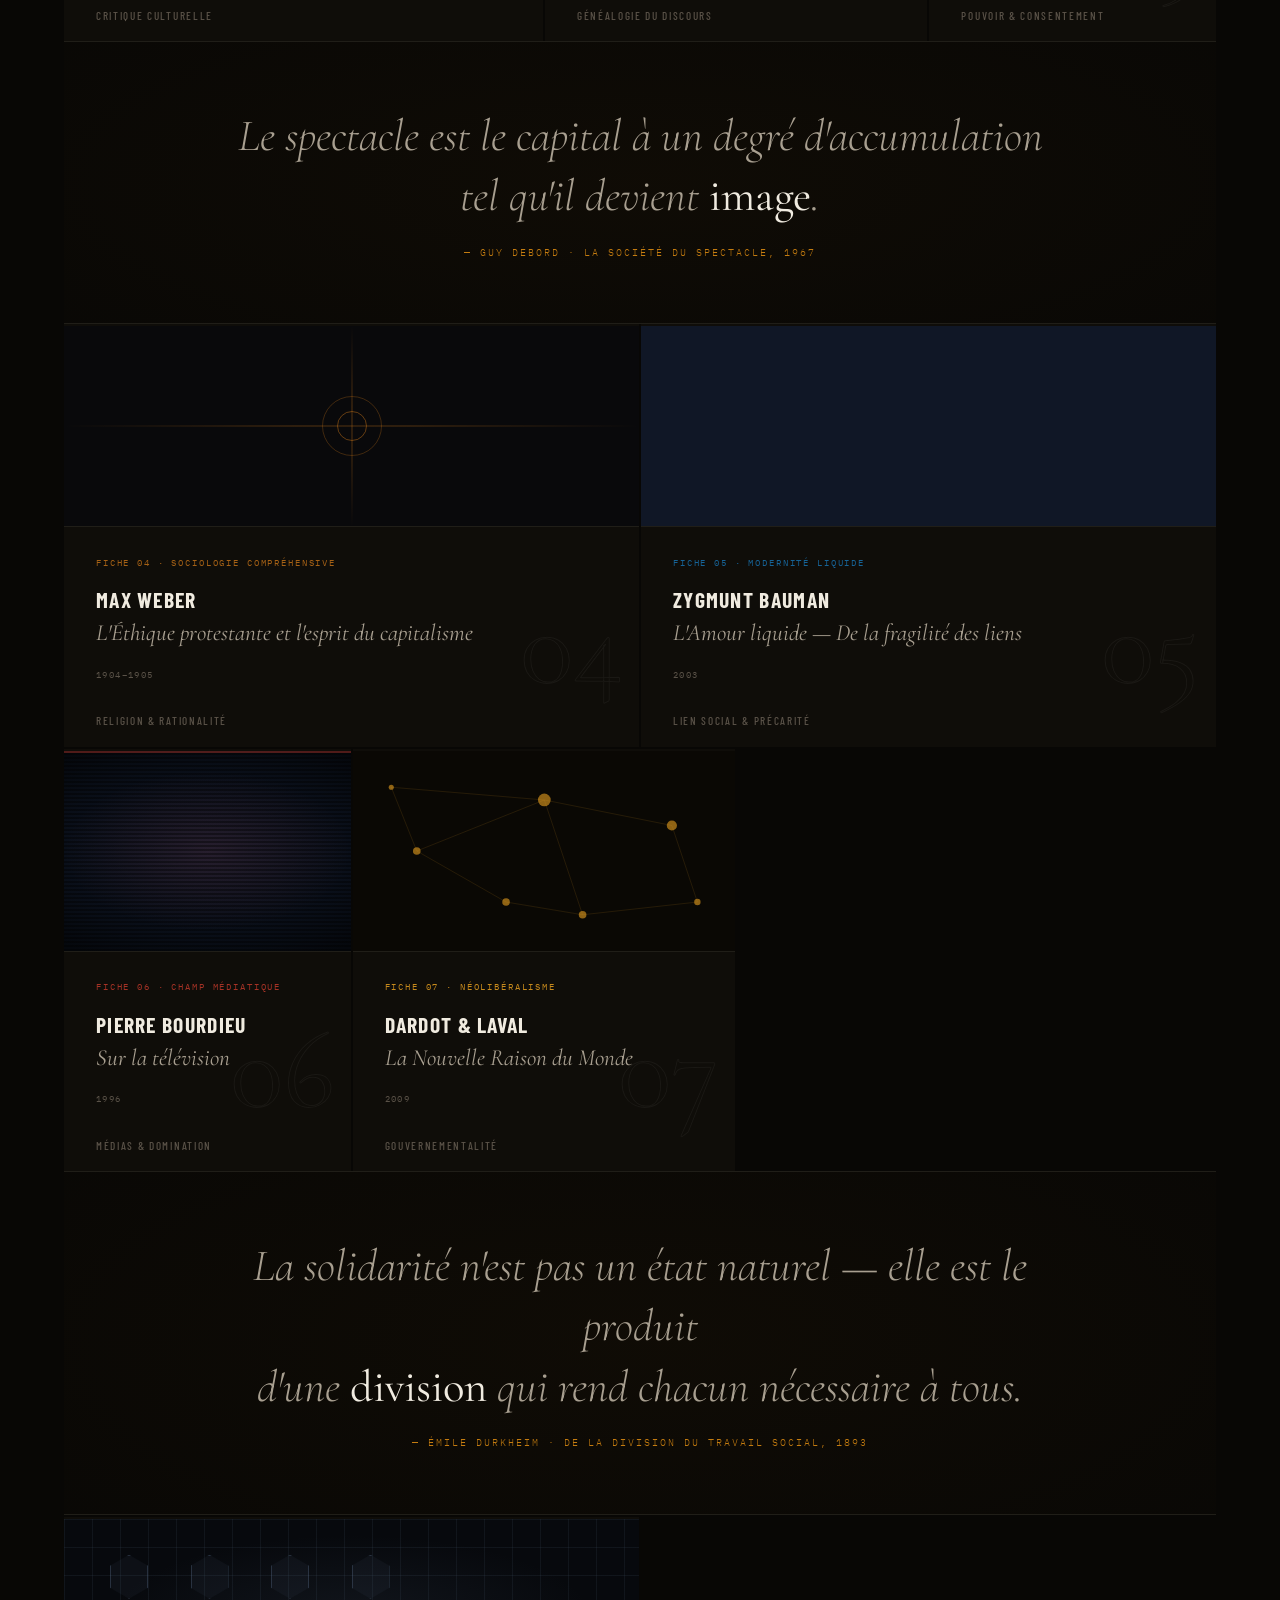
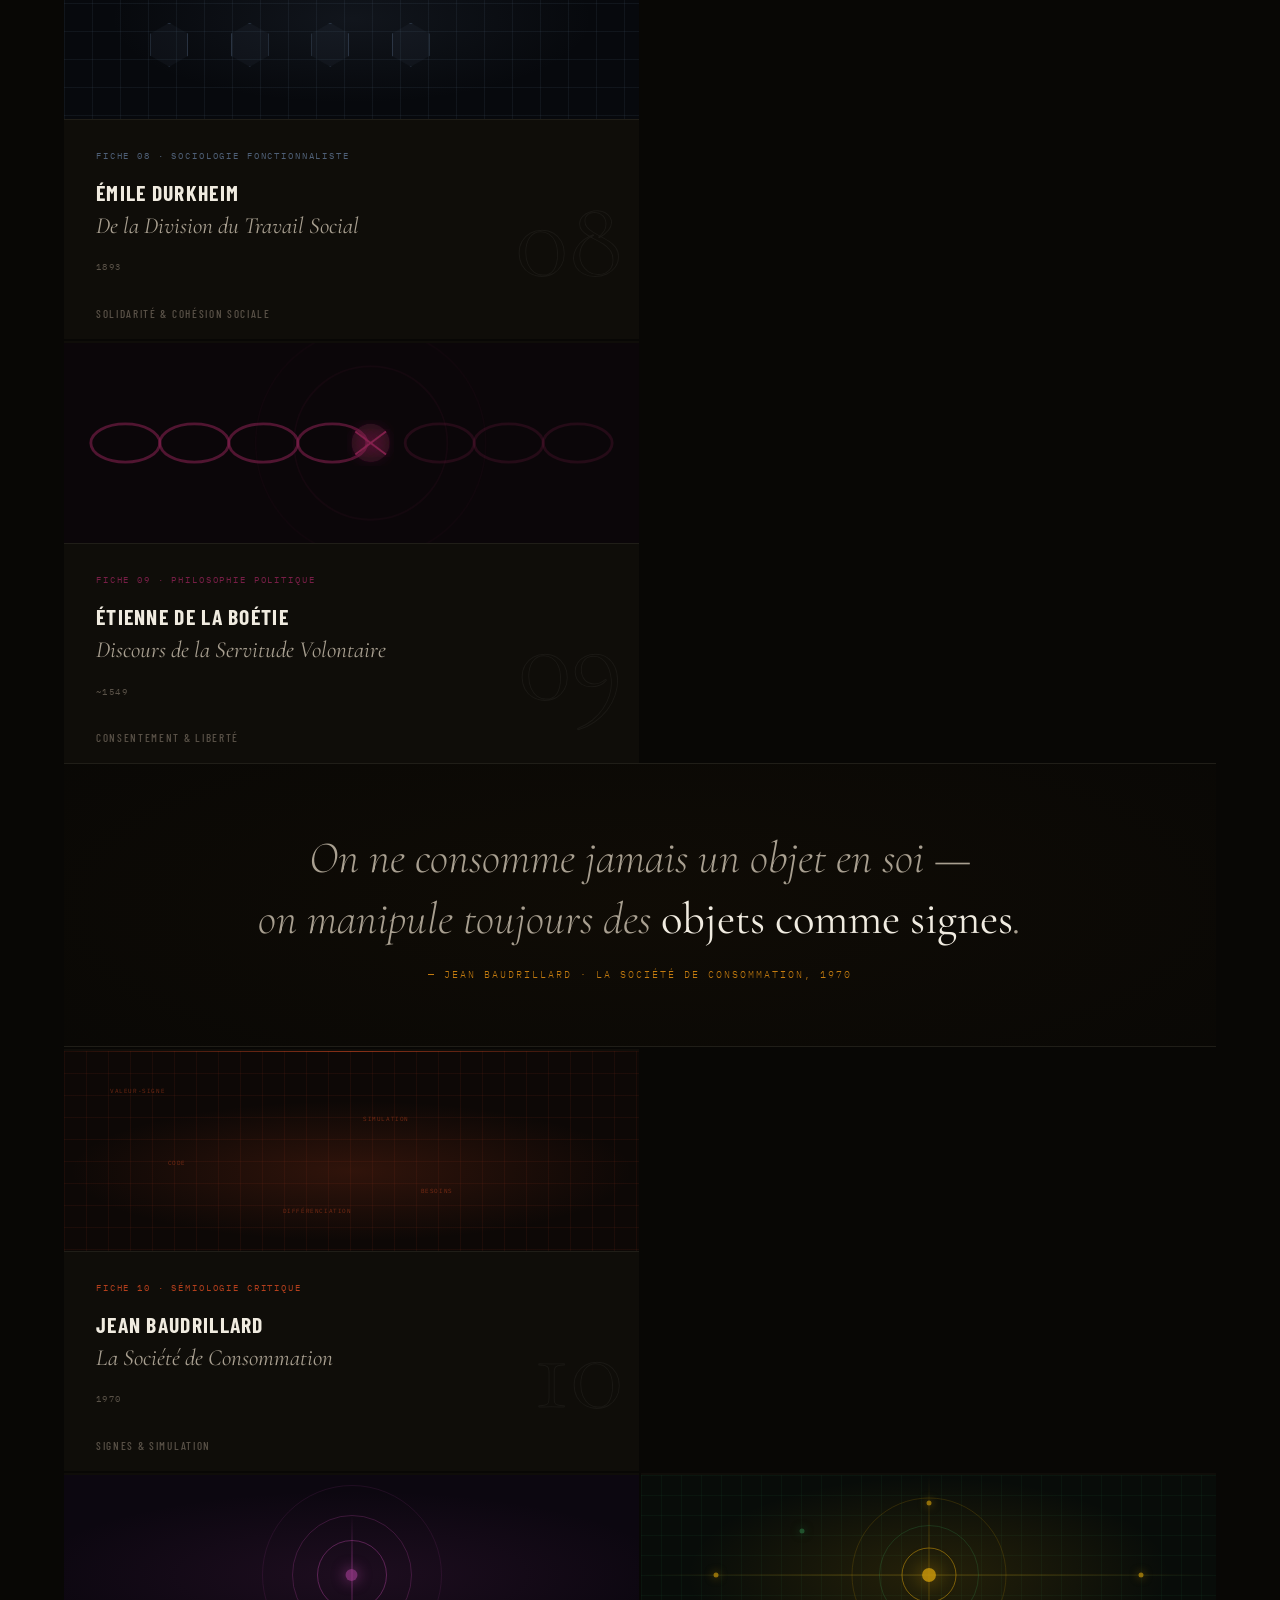
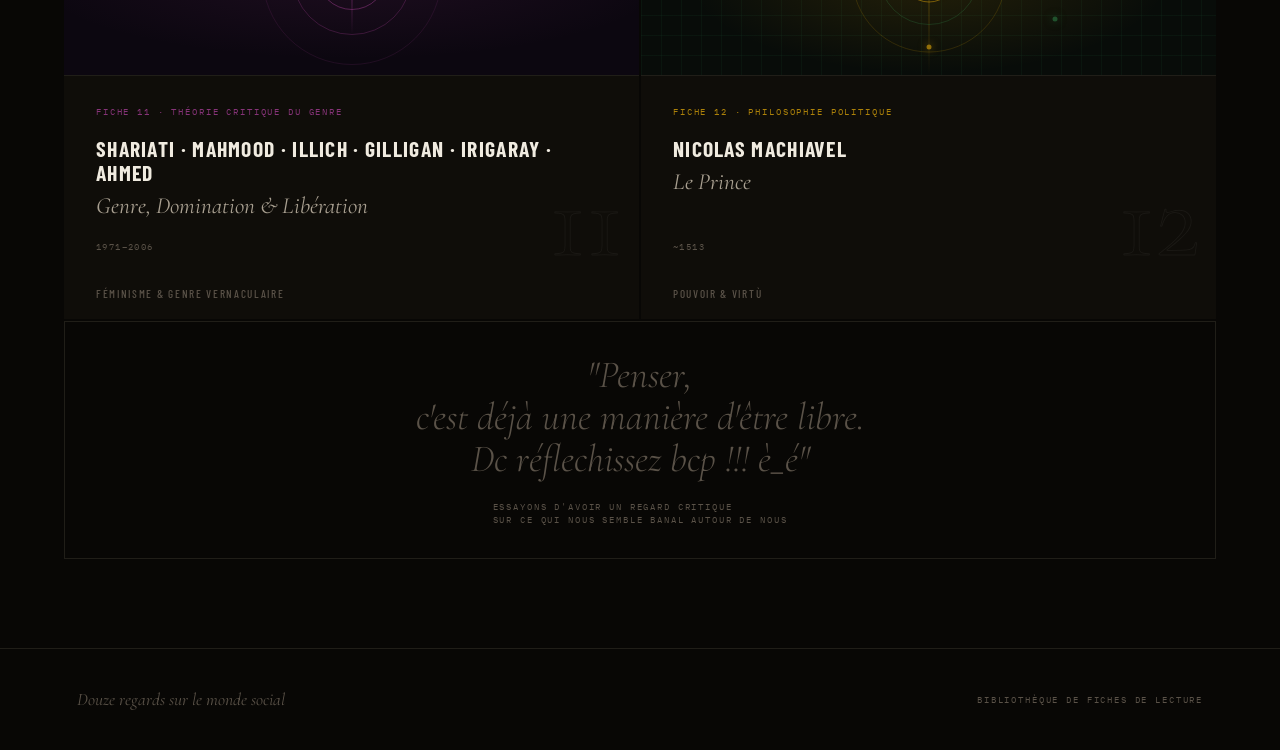
==== commit eed27253: "Update index.html" ====
--- a/index.html
+++ b/index.html
@@ -241,6 +241,38 @@
 }
 @keyframes g11pulse{from{opacity:.4;transform:translate(-50%,-50%) scale(.8);}to{opacity:1;transform:translate(-50%,-50%) scale(1.2);}}
 
+/* Art 12 — Machiavel: échiquier du pouvoir, fortuna & virtù */
+.a12{background:#080c09;overflow:hidden;}
+.a12::before{
+  content:'';position:absolute;inset:0;
+  background-image:
+    linear-gradient(rgba(31,107,63,.1) 1px,transparent 1px),
+    linear-gradient(90deg,rgba(31,107,63,.1) 1px,transparent 1px);
+  background-size:20px 20px;
+}
+.a12::after{
+  content:'';position:absolute;inset:0;
+  background:radial-gradient(ellipse 60% 70% at 50% 50%,rgba(200,150,10,.15),transparent 70%);
+}
+.m12-orbit{
+  position:absolute;left:50%;top:50%;border-radius:50%;border:1px solid;
+  transform:translate(-50%,-50%);
+}
+.m12-orbit.o1{width:55px;height:55px;border-color:rgba(200,150,10,.55);animation:m12spin 14s linear infinite;}
+.m12-orbit.o2{width:100px;height:100px;border-color:rgba(31,107,63,.35);animation:m12spin 22s linear infinite reverse;}
+.m12-orbit.o3{width:155px;height:155px;border-color:rgba(200,150,10,.18);animation:m12spin 34s linear infinite;}
+@keyframes m12spin{to{transform:translate(-50%,-50%) rotate(360deg);}}
+.m12-cross-h{position:absolute;left:0;top:50%;width:100%;height:1px;background:linear-gradient(90deg,transparent,rgba(200,150,10,.3) 35%,rgba(200,150,10,.3) 65%,transparent);transform:translateY(-50%);}
+.m12-cross-v{position:absolute;left:50%;top:0;width:1px;height:100%;background:linear-gradient(180deg,transparent,rgba(200,150,10,.3) 35%,rgba(200,150,10,.3) 65%,transparent);transform:translateX(-50%);}
+.m12-node{position:absolute;width:5px;height:5px;border-radius:50%;background:rgba(200,150,10,.7);transform:translate(-50%,-50%);box-shadow:0 0 8px rgba(200,150,10,.6);}
+.m12-core{
+  position:absolute;left:50%;top:50%;transform:translate(-50%,-50%);
+  width:14px;height:14px;border-radius:50%;
+  background:rgba(200,150,10,.85);box-shadow:0 0 20px rgba(200,150,10,.7);
+  animation:m12pulse 2.8s ease-in-out infinite alternate;
+}
+@keyframes m12pulse{from{box-shadow:0 0 10px rgba(200,150,10,.4);opacity:.7;}to{box-shadow:0 0 28px rgba(200,150,10,.9);opacity:1;}}
+
 /* Card text */
 .cinfo{padding:1.8rem 2rem 1.4rem;flex:1;display:flex;flex-direction:column;border-top:1px solid var(--rule);position:relative;}
 .cnum{position:absolute;bottom:0;right:1rem;font-family:'Cormorant Garamond',serif;font-size:7rem;font-weight:300;line-height:1;color:transparent;-webkit-text-stroke:1px rgba(240,235,226,.05);pointer-events:none;user-select:none;transition:-webkit-text-stroke-color .4s;}
@@ -307,12 +339,12 @@
   <div class="blob b1"></div><div class="blob b2"></div><div class="blob b3"></div>
   <div class="hgrid"></div>
   <div class="hero-inner">
-    <p class="eyebrow">Théorie critique · 11 fiches de lecture</p>
+    <p class="eyebrow">Théorie critique · 12 fiches de lecture</p>
     <h1 class="htitle" aria-label="Bibliothèque des Idées">
       <span class="ln"><span class="wd">Bibliothèque</span></span>
       <span class="ln"><span class="wd">des Idées</span></span>
     </h1>
-    <p class="hsub">Onze œuvres qui ont permis de faire évoluer la pensée que l'on avait du monde social</p>
+    <p class="hsub">Douze œuvres qui ont permis de faire évoluer la pensée que l'on avait du monde social</p>
     <nav class="pips" aria-label="Accès rapide">
       <span class="pip" onclick="goTo(1)">01</span>
       <span class="pip" onclick="goTo(2)">02</span>
@@ -325,6 +357,7 @@
       <span class="pip" onclick="goTo(9)">09</span>
       <span class="pip" onclick="goTo(10)">10</span>
       <span class="pip" onclick="goTo(11)">11</span>
+      <span class="pip" onclick="goTo(12)">12</span>
     </nav>
   </div>
   <hr class="hrule">
@@ -340,6 +373,7 @@
     <span class="hbi" style="--d:8"><strong>La Boétie</strong> — Servitude</span>
     <span class="hbi" style="--d:9"><strong>Baudrillard</strong> — Consommation</span>
     <span class="hbi" style="--d:10"><strong>Genre &amp; Libération</strong> — Féminisme</span>
+    <span class="hbi" style="--d:11"><strong>Machiavel</strong> — Pouvoir</span>
   </div>
 </header>
 
@@ -347,7 +381,7 @@
 <section class="col">
   <div class="col-h">
     <h2 class="col-t">La Collection</h2>
-    <span class="col-c">11 / 11 fiches</span>
+    <span class="col-c">12 / 12 fiches</span>
   </div>
 
   <!-- Row 1 -->
@@ -643,6 +677,33 @@
       <div class="cfoot"><span class="ctag">Féminisme & genre vernaculaire</span><span class="ccta">Lire la fiche ↗</span></div>
     </a>
 
+    <a href="machiavel-le-prince.html" class="card c5" id="k12" style="--c:#c8960a">
+      <div class="cbar"></div>
+      <div class="art art-md a12">
+        <div class="m12-cross-h"></div>
+        <div class="m12-cross-v"></div>
+        <div class="m12-orbit o1"></div>
+        <div class="m12-orbit o2"></div>
+        <div class="m12-orbit o3"></div>
+        <div class="m12-node" style="top:50%;left:13%"></div>
+        <div class="m12-node" style="top:50%;left:87%"></div>
+        <div class="m12-node" style="top:14%;left:50%"></div>
+        <div class="m12-node" style="top:86%;left:50%"></div>
+        <div class="m12-node" style="top:28%;left:28%;background:rgba(31,107,63,.7);box-shadow:0 0 8px rgba(31,107,63,.5);"></div>
+        <div class="m12-node" style="top:72%;left:72%;background:rgba(31,107,63,.7);box-shadow:0 0 8px rgba(31,107,63,.5);"></div>
+        <div class="m12-core"></div>
+      </div>
+      <div class="cinfo">
+        <span class="cnum" aria-hidden="true">12</span>
+        <span class="cidx">Fiche 12 · Philosophie politique</span>
+        <p class="cauthor">Nicolas Machiavel</p>
+        <h3 class="ctitle">Le Prince</h3>
+        <p class="cyear">~1513</p>
+        <div class="cquote"><p>« Il est beaucoup plus sûr d'être craint qu'aimé, quand on ne peut pas être les deux à la fois. »</p></div>
+      </div>
+      <div class="cfoot"><span class="ctag">Pouvoir & virtù</span><span class="ccta">Lire la fiche ↗</span></div>
+    </a>
+
   </div>
 
   <!-- Bloc personnel -->
@@ -654,7 +715,7 @@
 </section>
 
 <footer>
-  <p class="ft-l">Onze regards sur le monde social</p>
+  <p class="ft-l">Douze regards sur le monde social</p>
   <p class="ft-r">Bibliothèque de fiches de lecture</p>
 </footer>
 
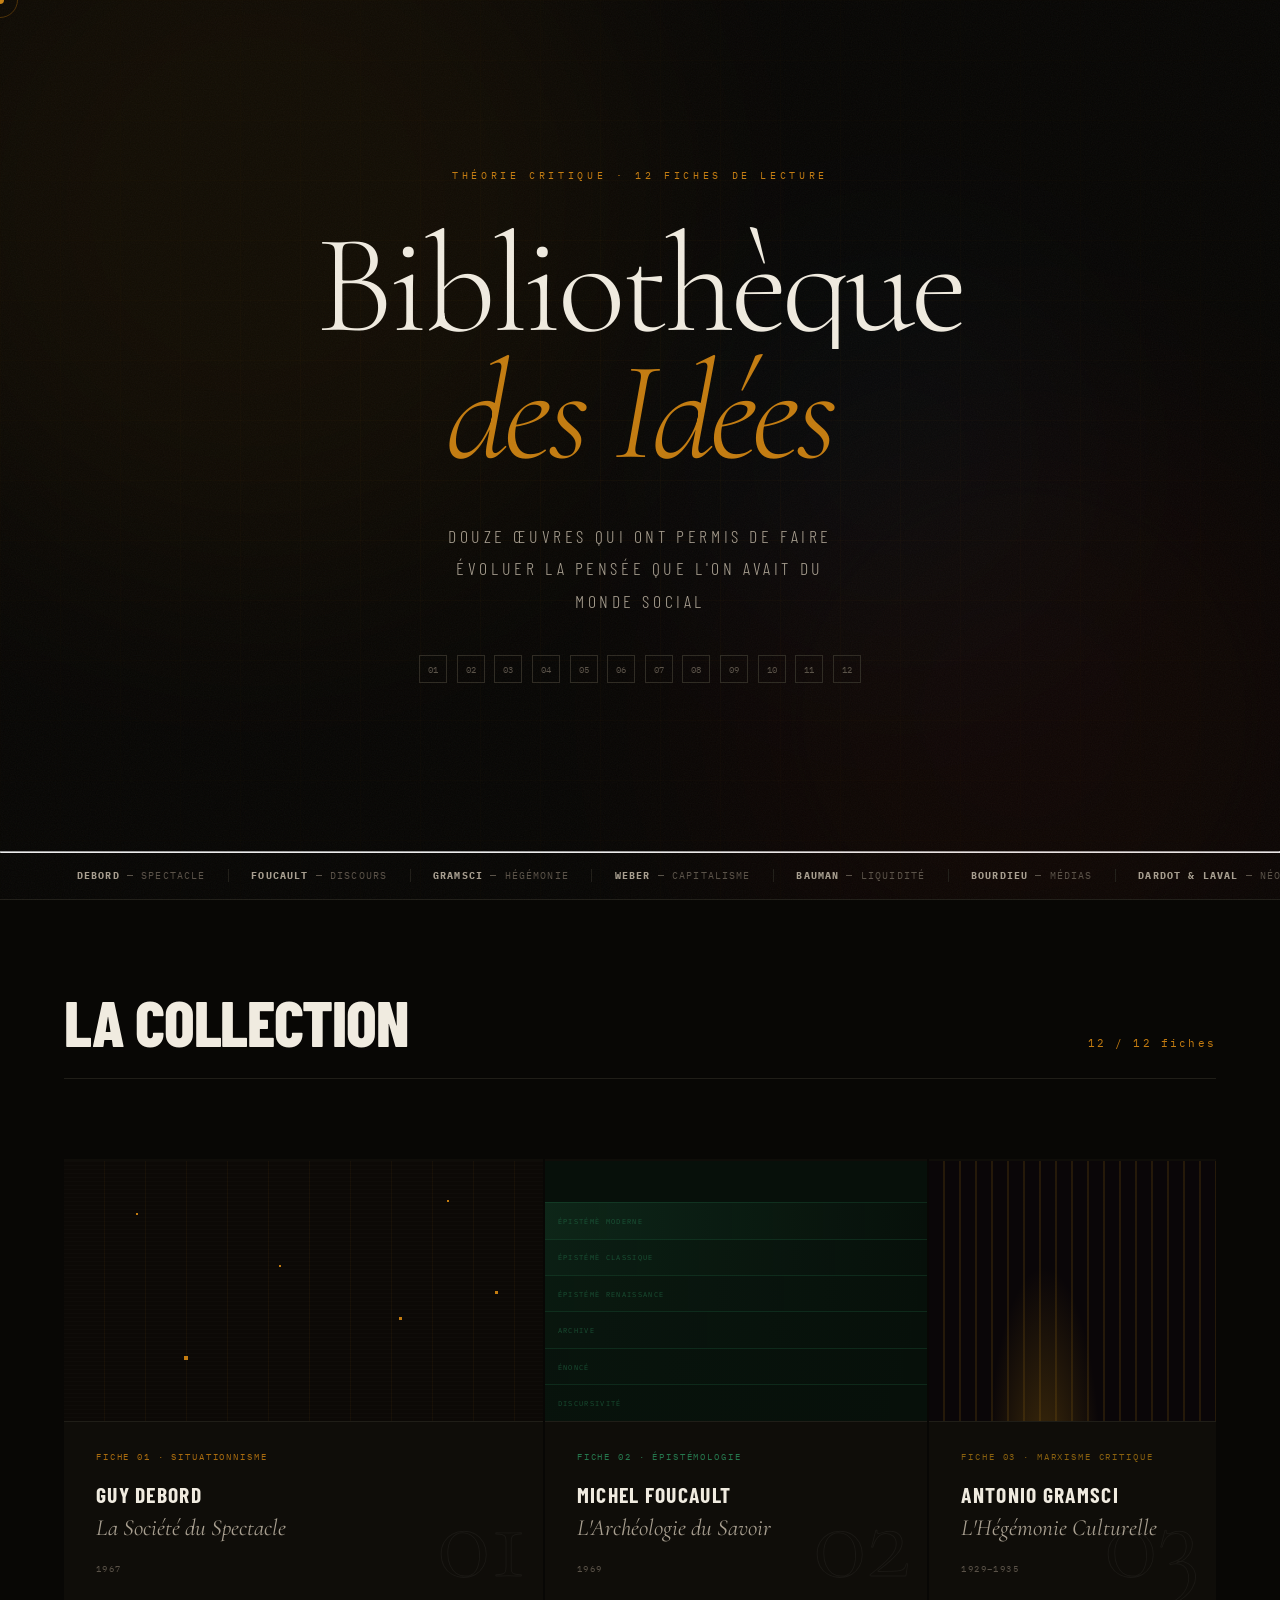
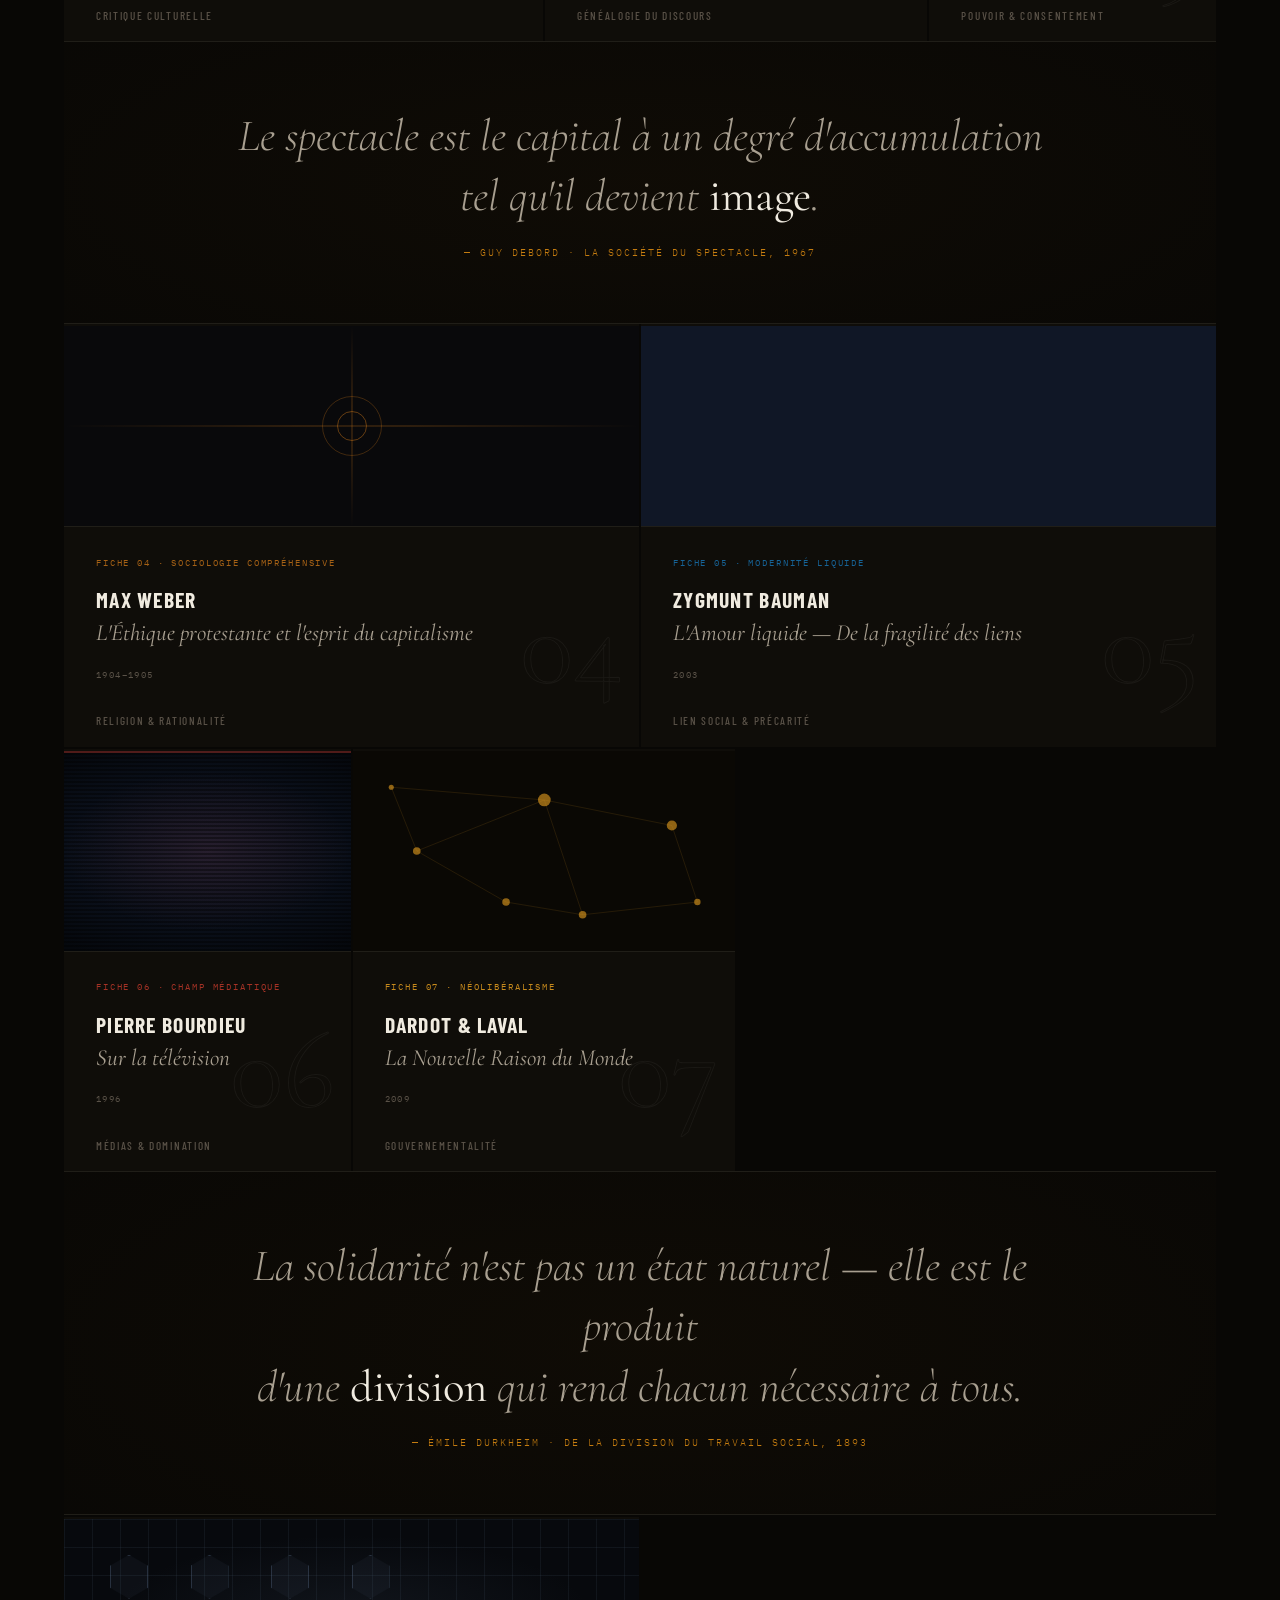
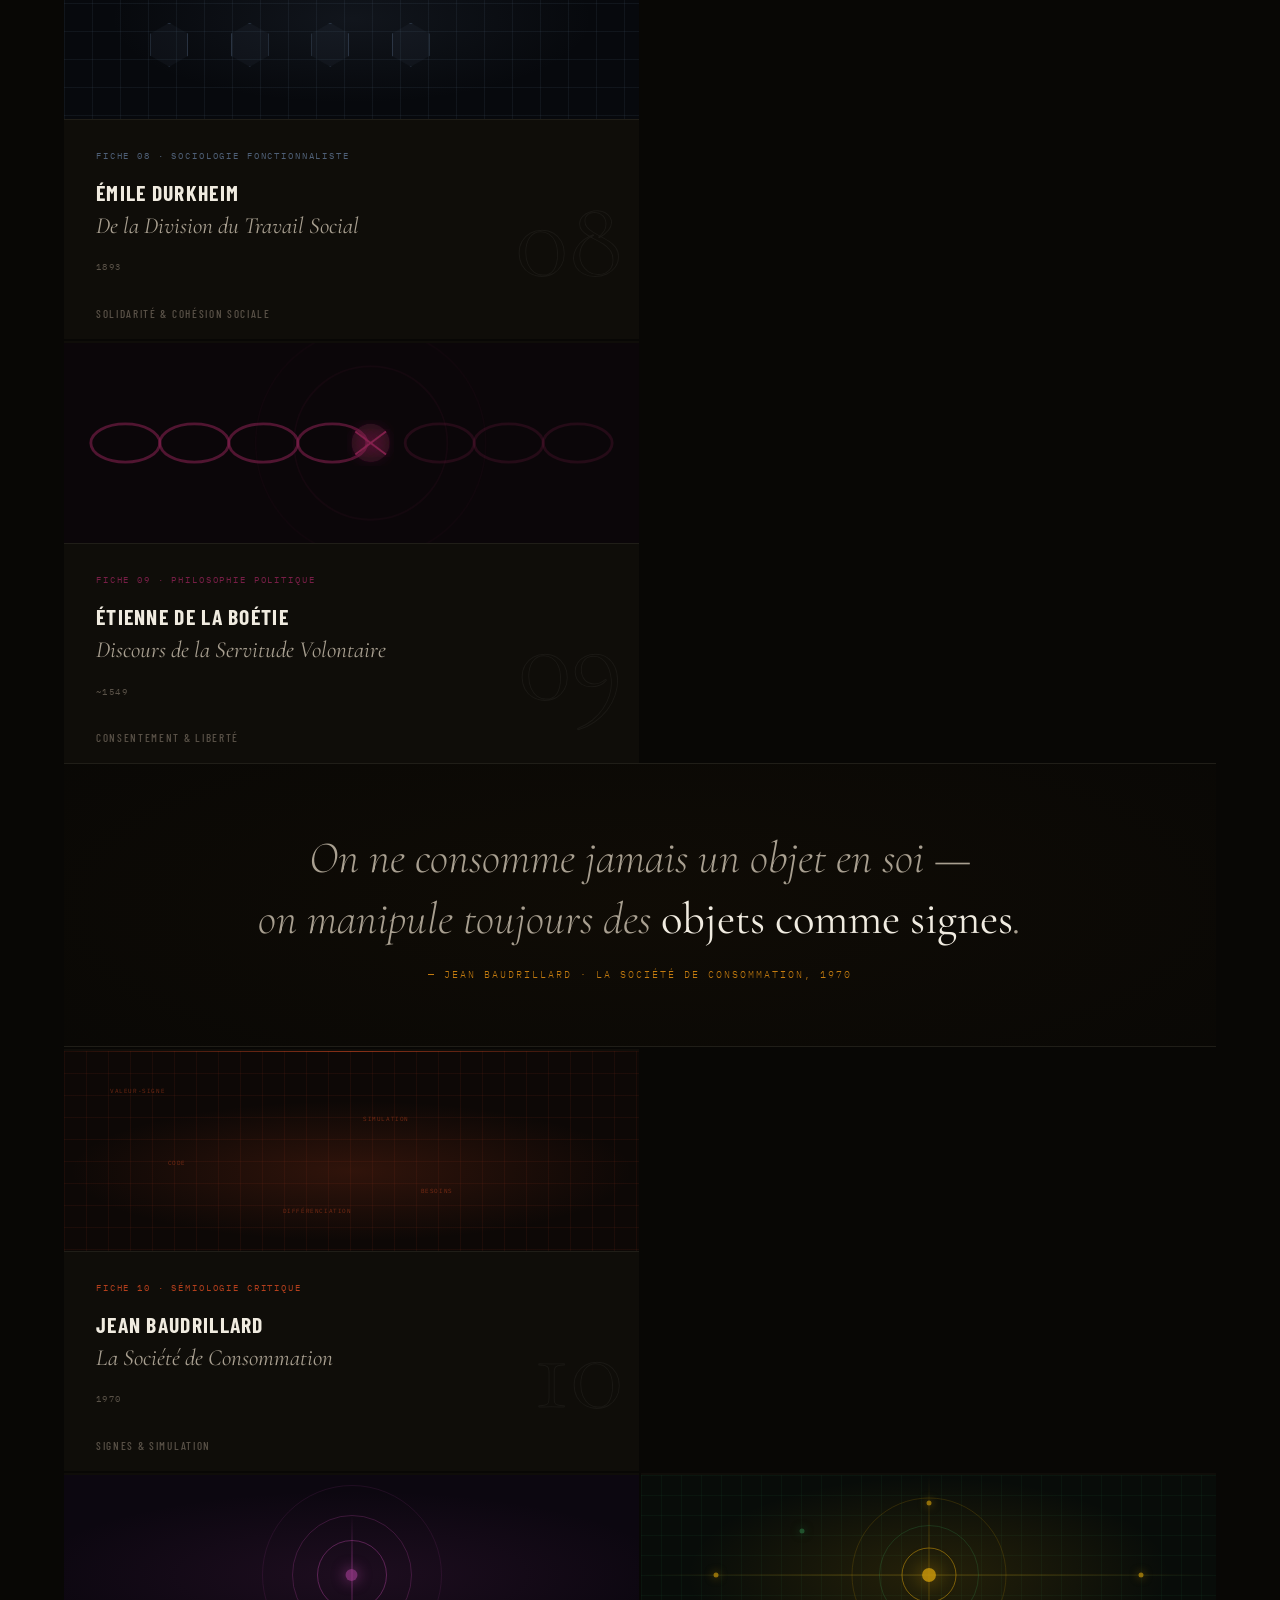
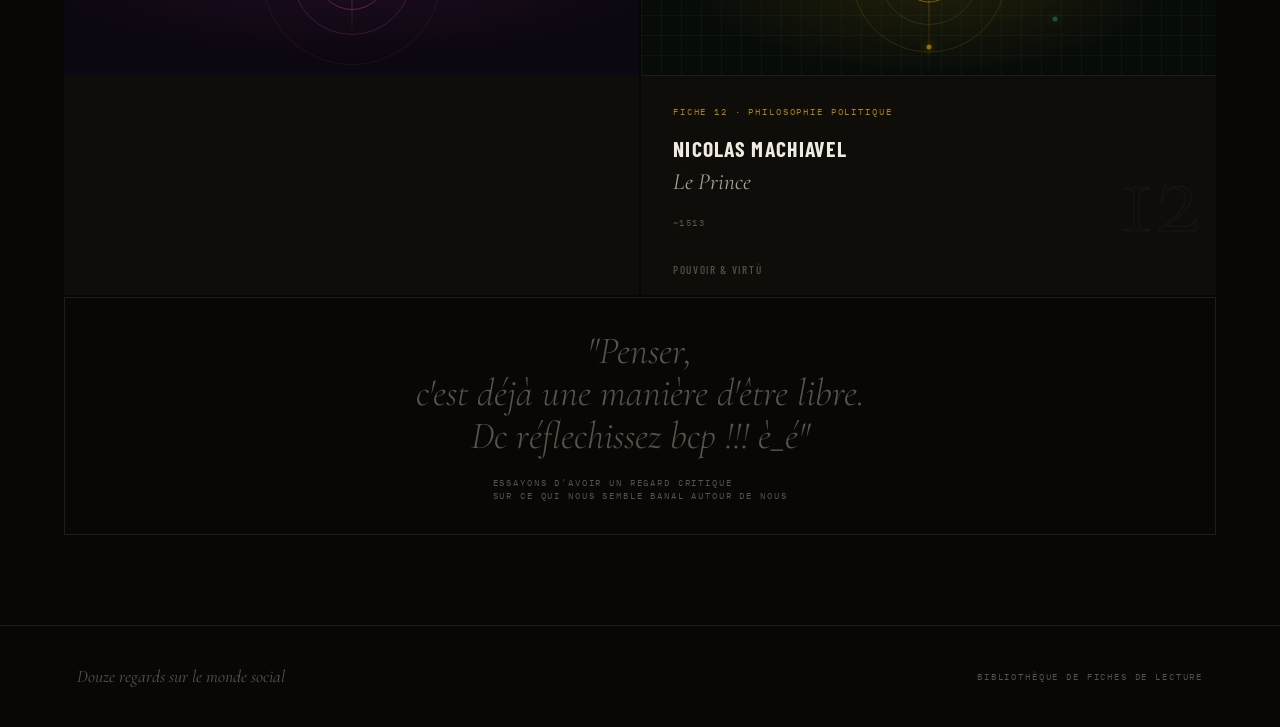
==== commit ff18e473: "Update index.html" ====
--- a/index.html
+++ b/index.html
@@ -666,15 +666,6 @@
         <div class="g11-ring r3"></div>
         <div class="g11-axis"></div>
       </div>
-      <div class="cinfo">
-        <span class="cnum" aria-hidden="true">11</span>
-        <span class="cidx">Fiche 11 · Théorie critique du genre</span>
-        <p class="cauthor">Shariati · Mahmood · Illich · Gilligan · Irigaray · Ahmed</p>
-        <h3 class="ctitle">Genre, Domination &amp; Libération</h3>
-        <p class="cyear">1971–2006</p>
-        <div class="cquote"><p>« La femme peut-elle être libérée en devenant un homme économique ? Ou sa libération suppose-t-elle que ce que l'homme appelle "son" modèle soit radicalement remis en cause ? »</p></div>
-      </div>
-      <div class="cfoot"><span class="ctag">Féminisme & genre vernaculaire</span><span class="ccta">Lire la fiche ↗</span></div>
     </a>
 
     <a href="machiavel-le-prince.html" class="card c5" id="k12" style="--c:#c8960a">
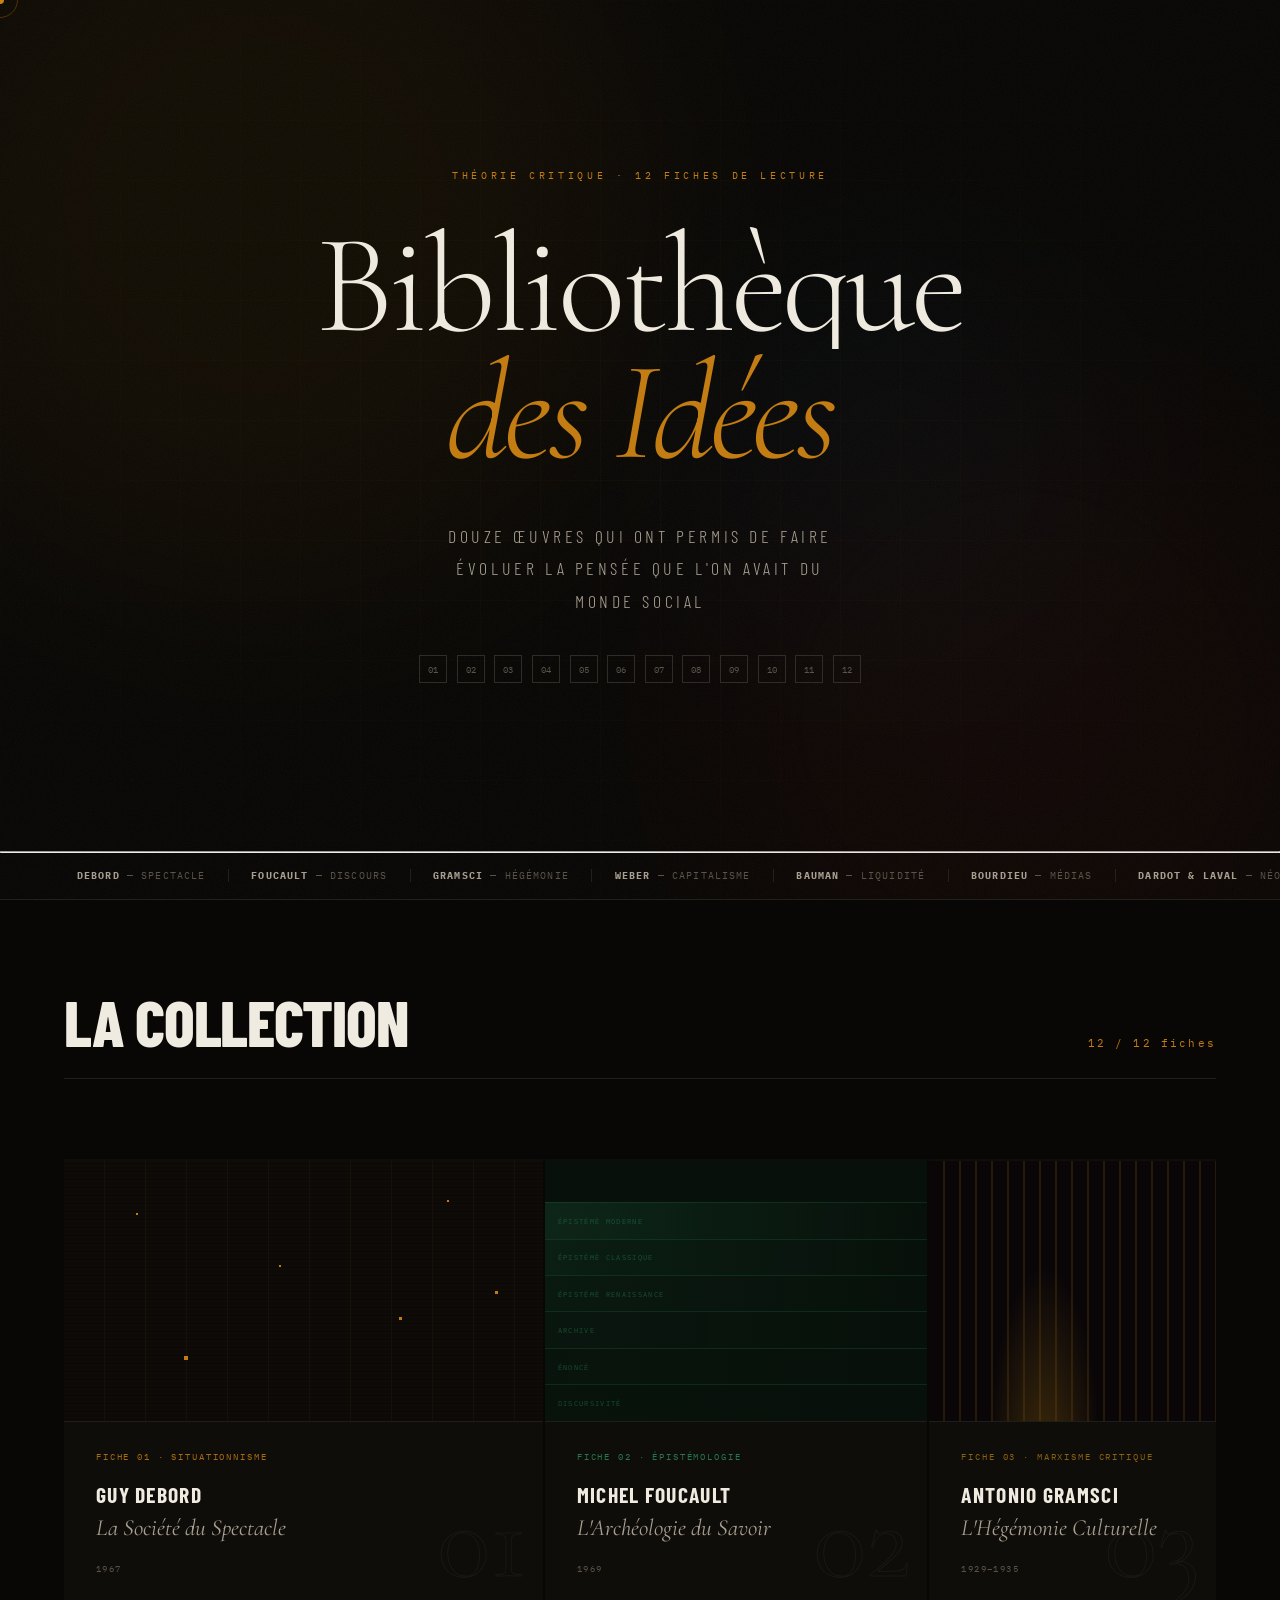
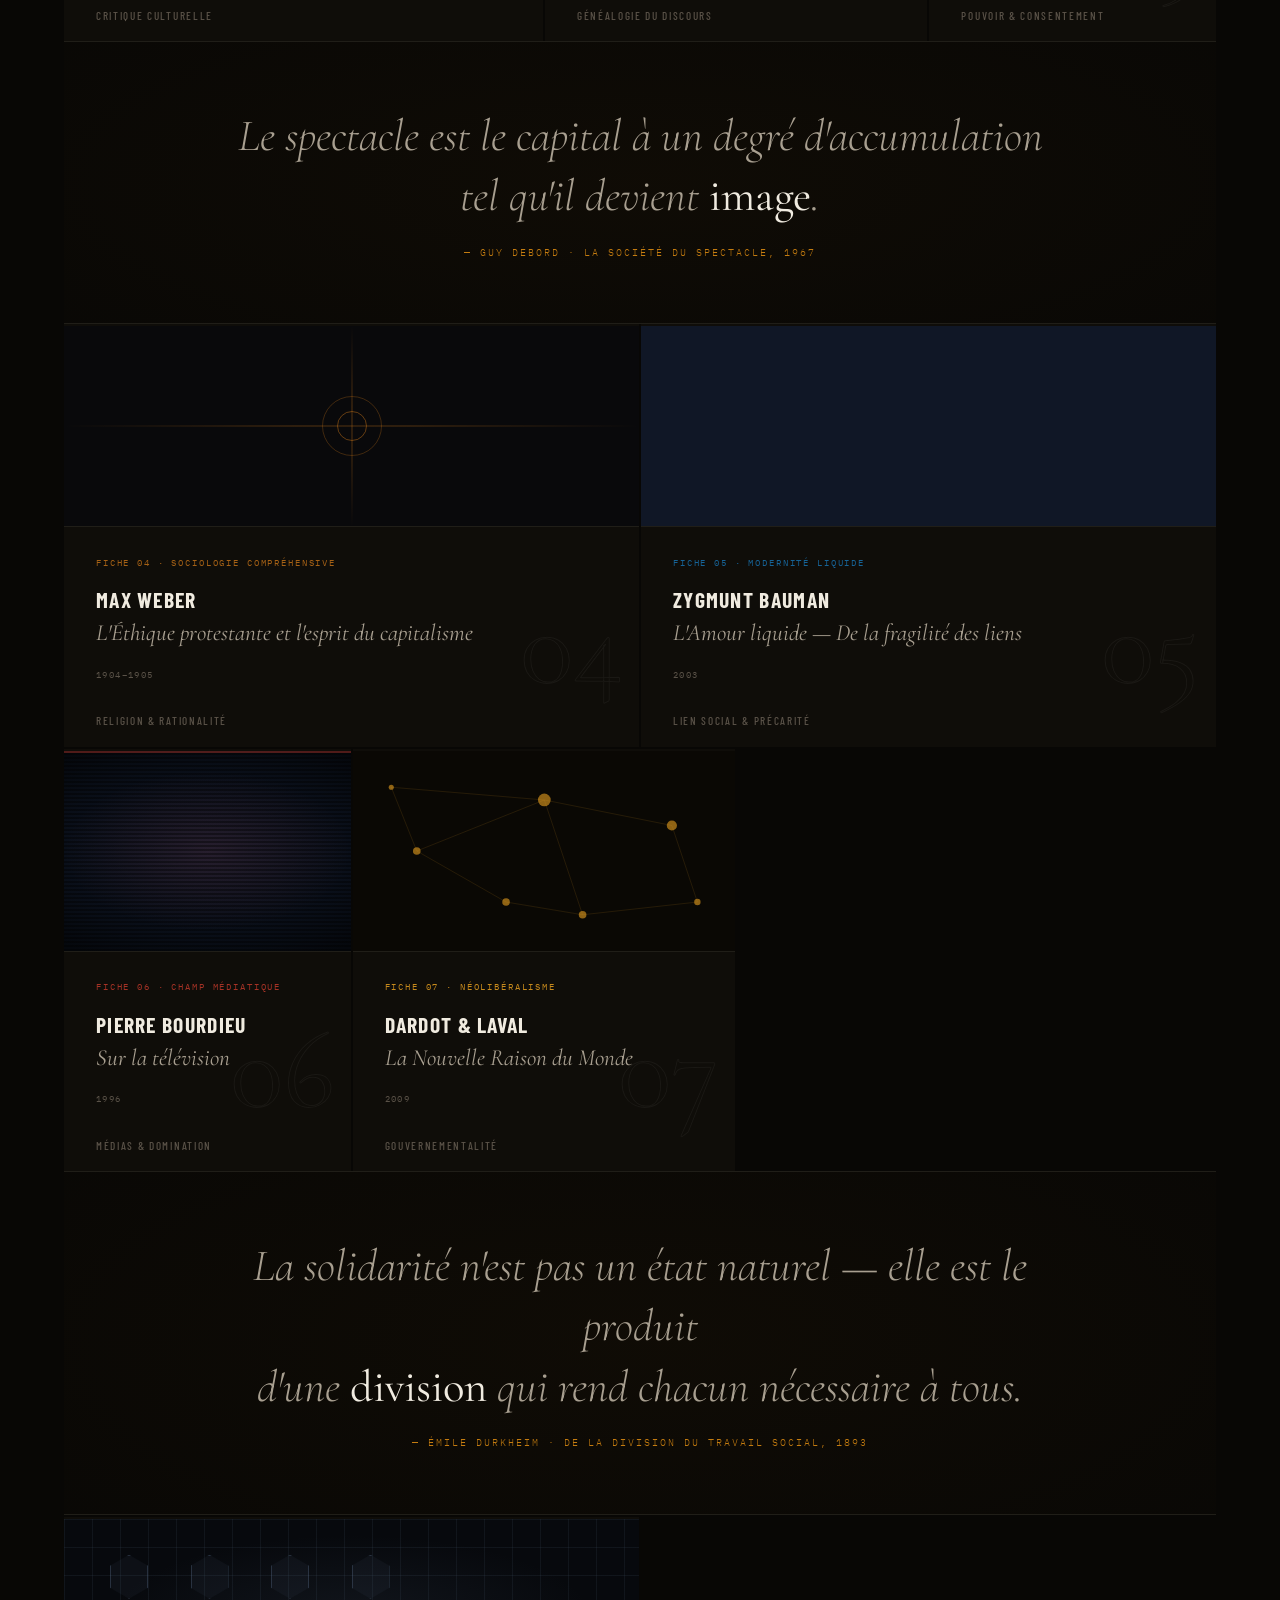
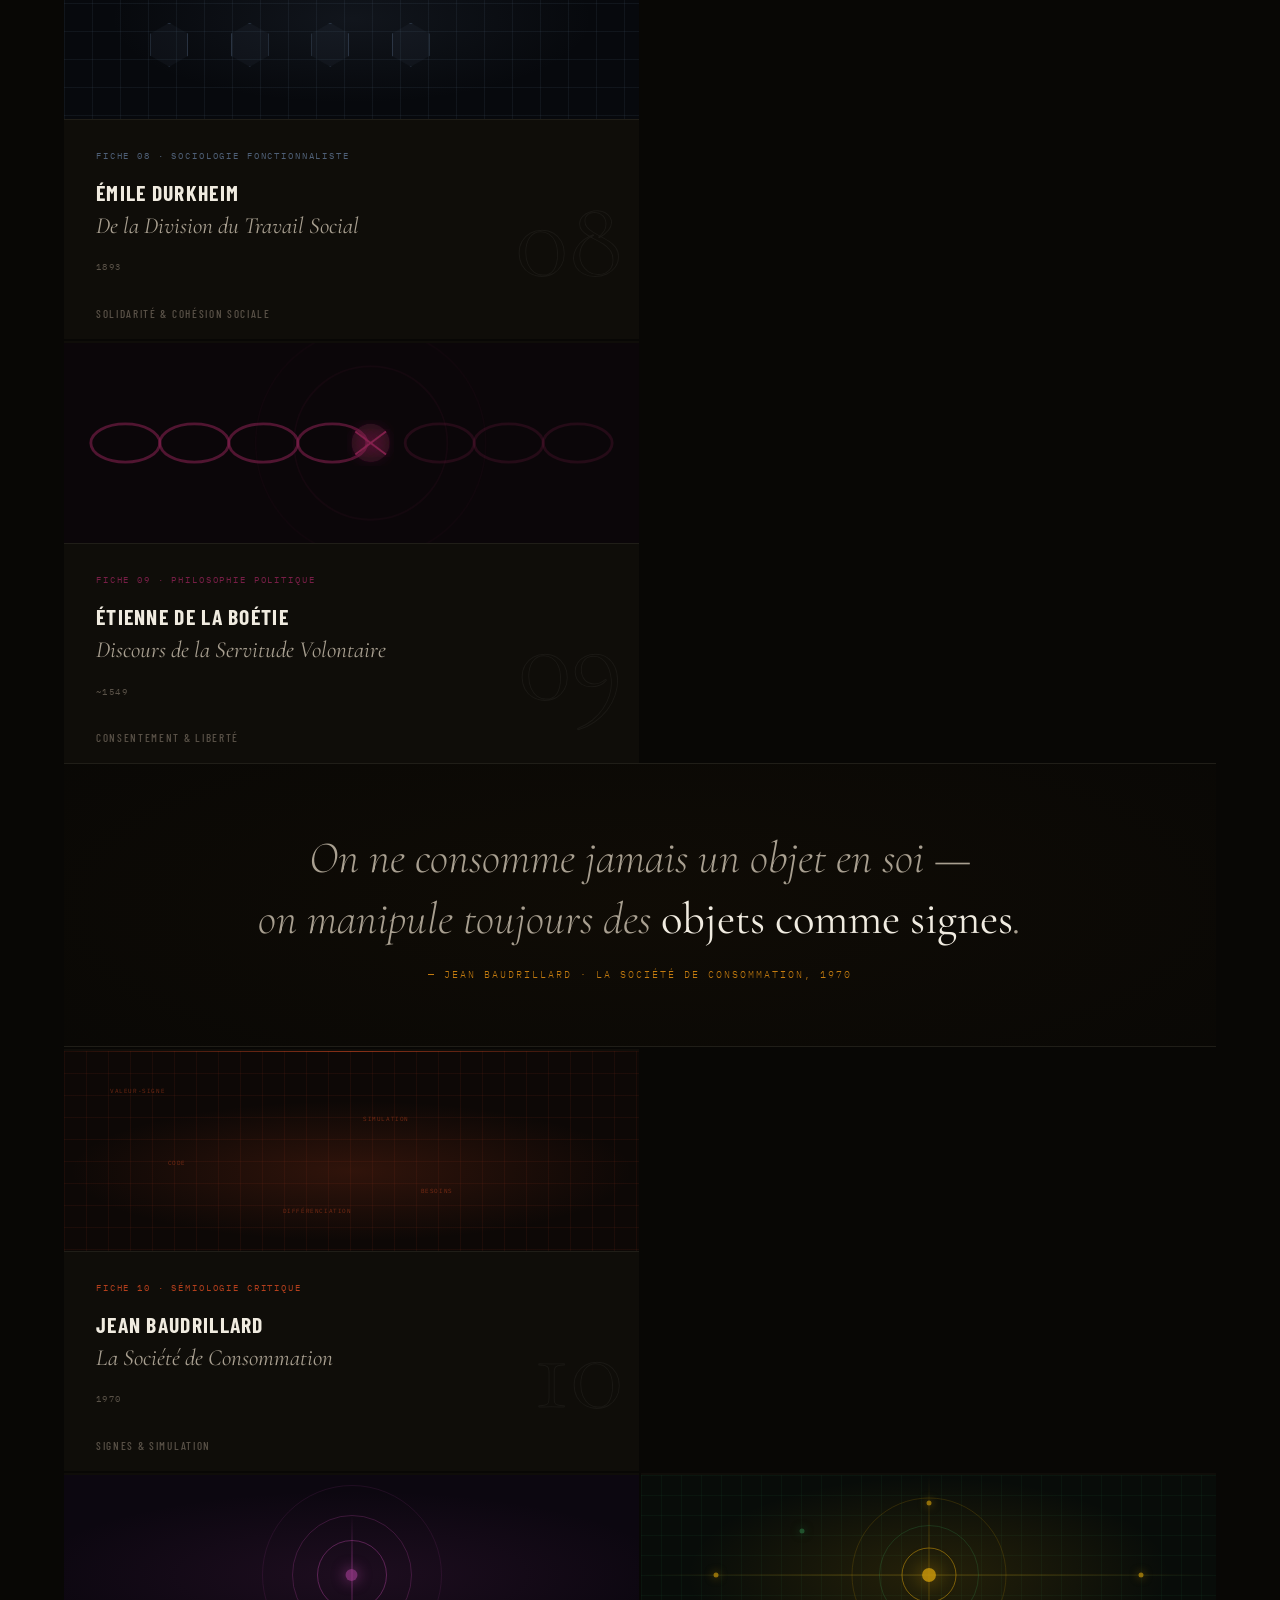
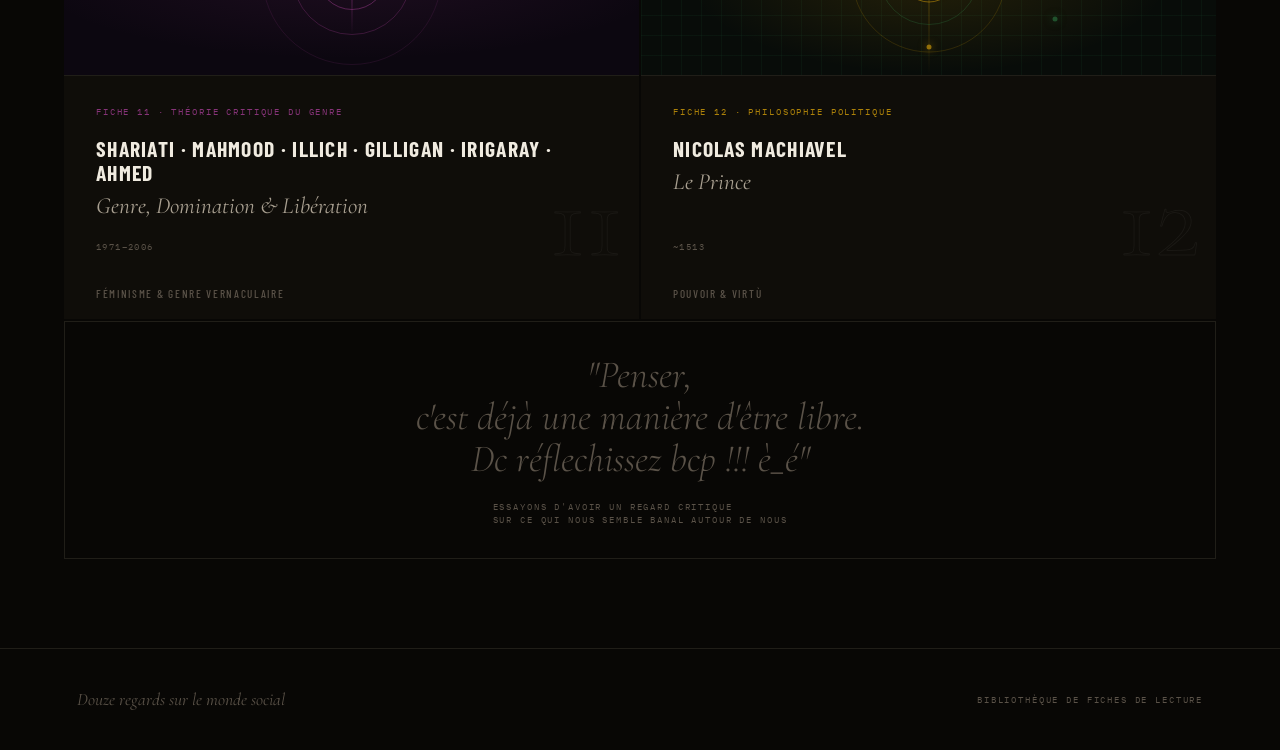
==== commit 6c87ad67: "Change greeting from 'Hello' to 'Goodbye'" ====
--- a/index.html
+++ b/index.html
@@ -666,6 +666,15 @@
         <div class="g11-ring r3"></div>
         <div class="g11-axis"></div>
       </div>
+      <div class="cinfo">
+        <span class="cnum" aria-hidden="true">11</span>
+        <span class="cidx">Fiche 11 · Théorie critique du genre</span>
+        <p class="cauthor">Shariati · Mahmood · Illich · Gilligan · Irigaray · Ahmed</p>
+        <h3 class="ctitle">Genre, Domination &amp; Libération</h3>
+        <p class="cyear">1971–2006</p>
+        <div class="cquote"><p>« La femme peut-elle être libérée en devenant un homme économique ? Ou sa libération suppose-t-elle que ce que l'homme appelle "son" modèle soit radicalement remis en cause ? »</p></div>
+      </div>
+      <div class="cfoot"><span class="ctag">Féminisme & genre vernaculaire</span><span class="ccta">Lire la fiche ↗</span></div>
     </a>
 
     <a href="machiavel-le-prince.html" class="card c5" id="k12" style="--c:#c8960a">
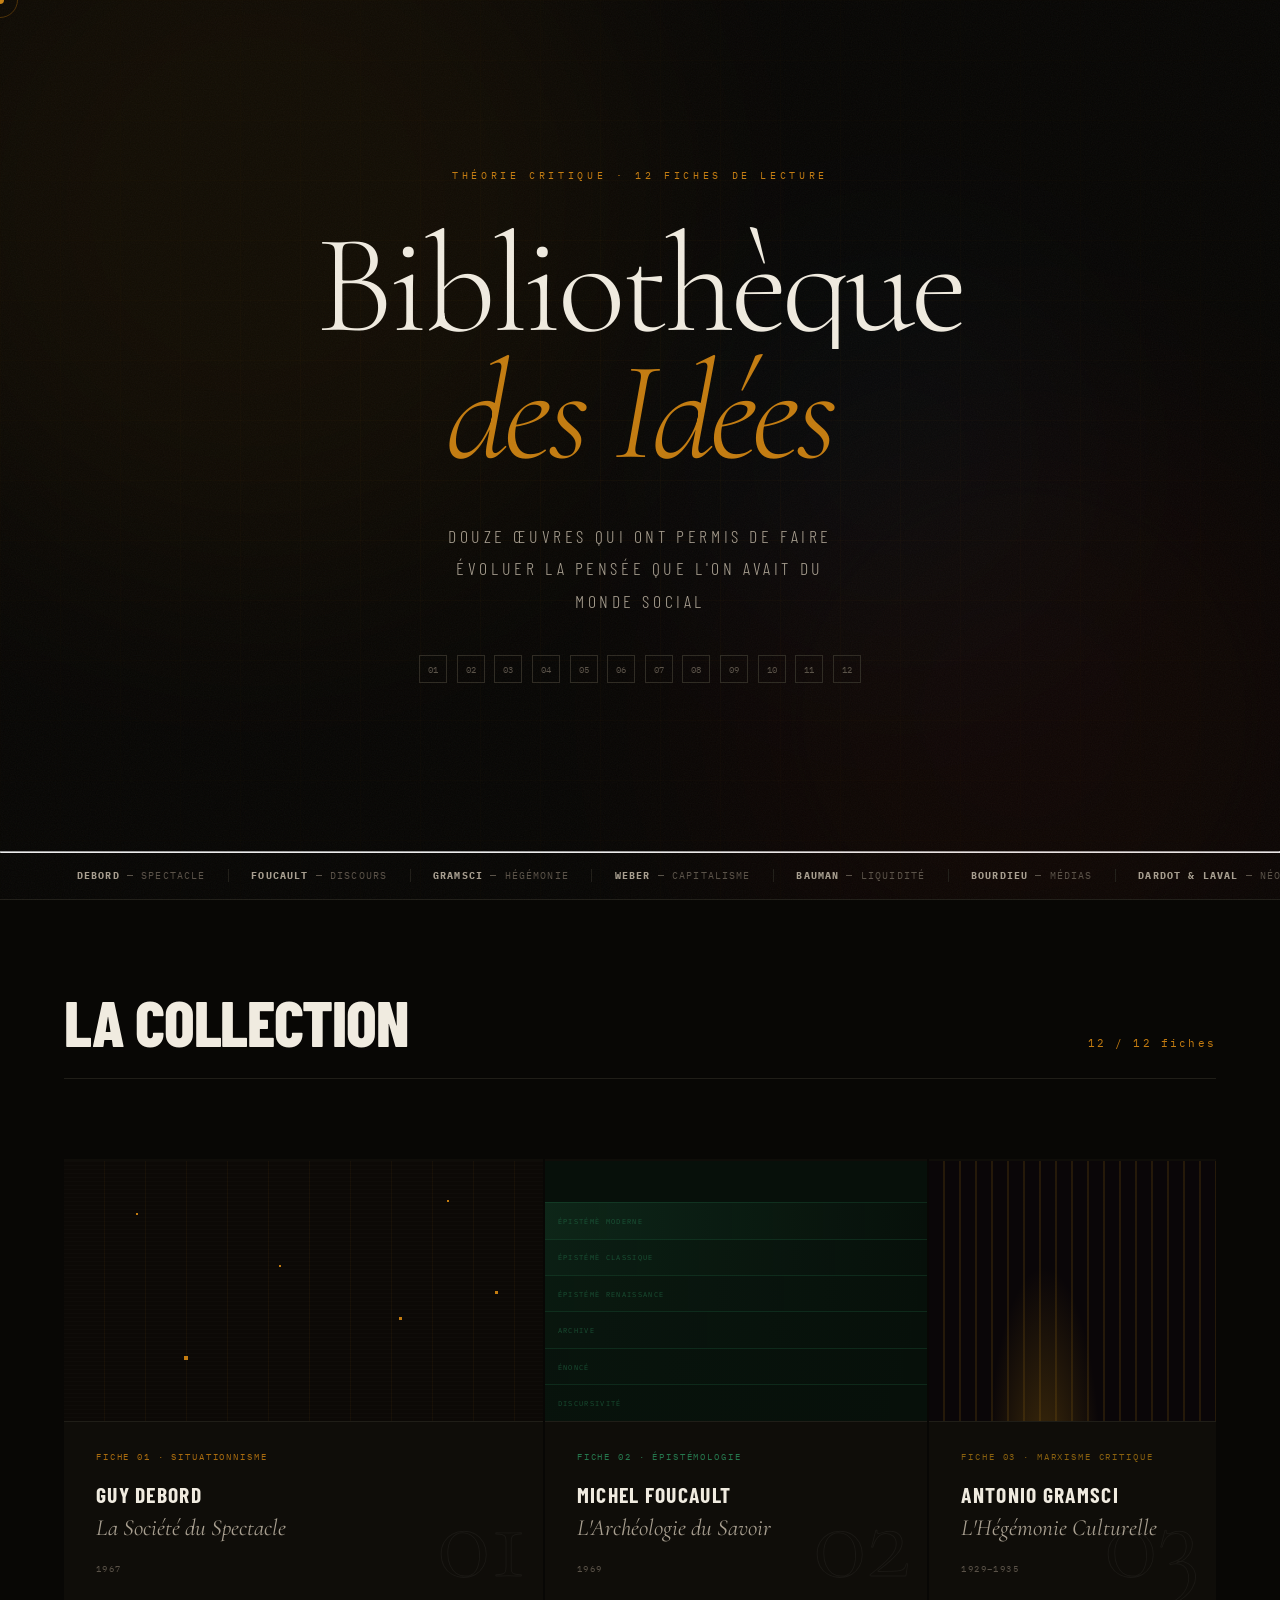
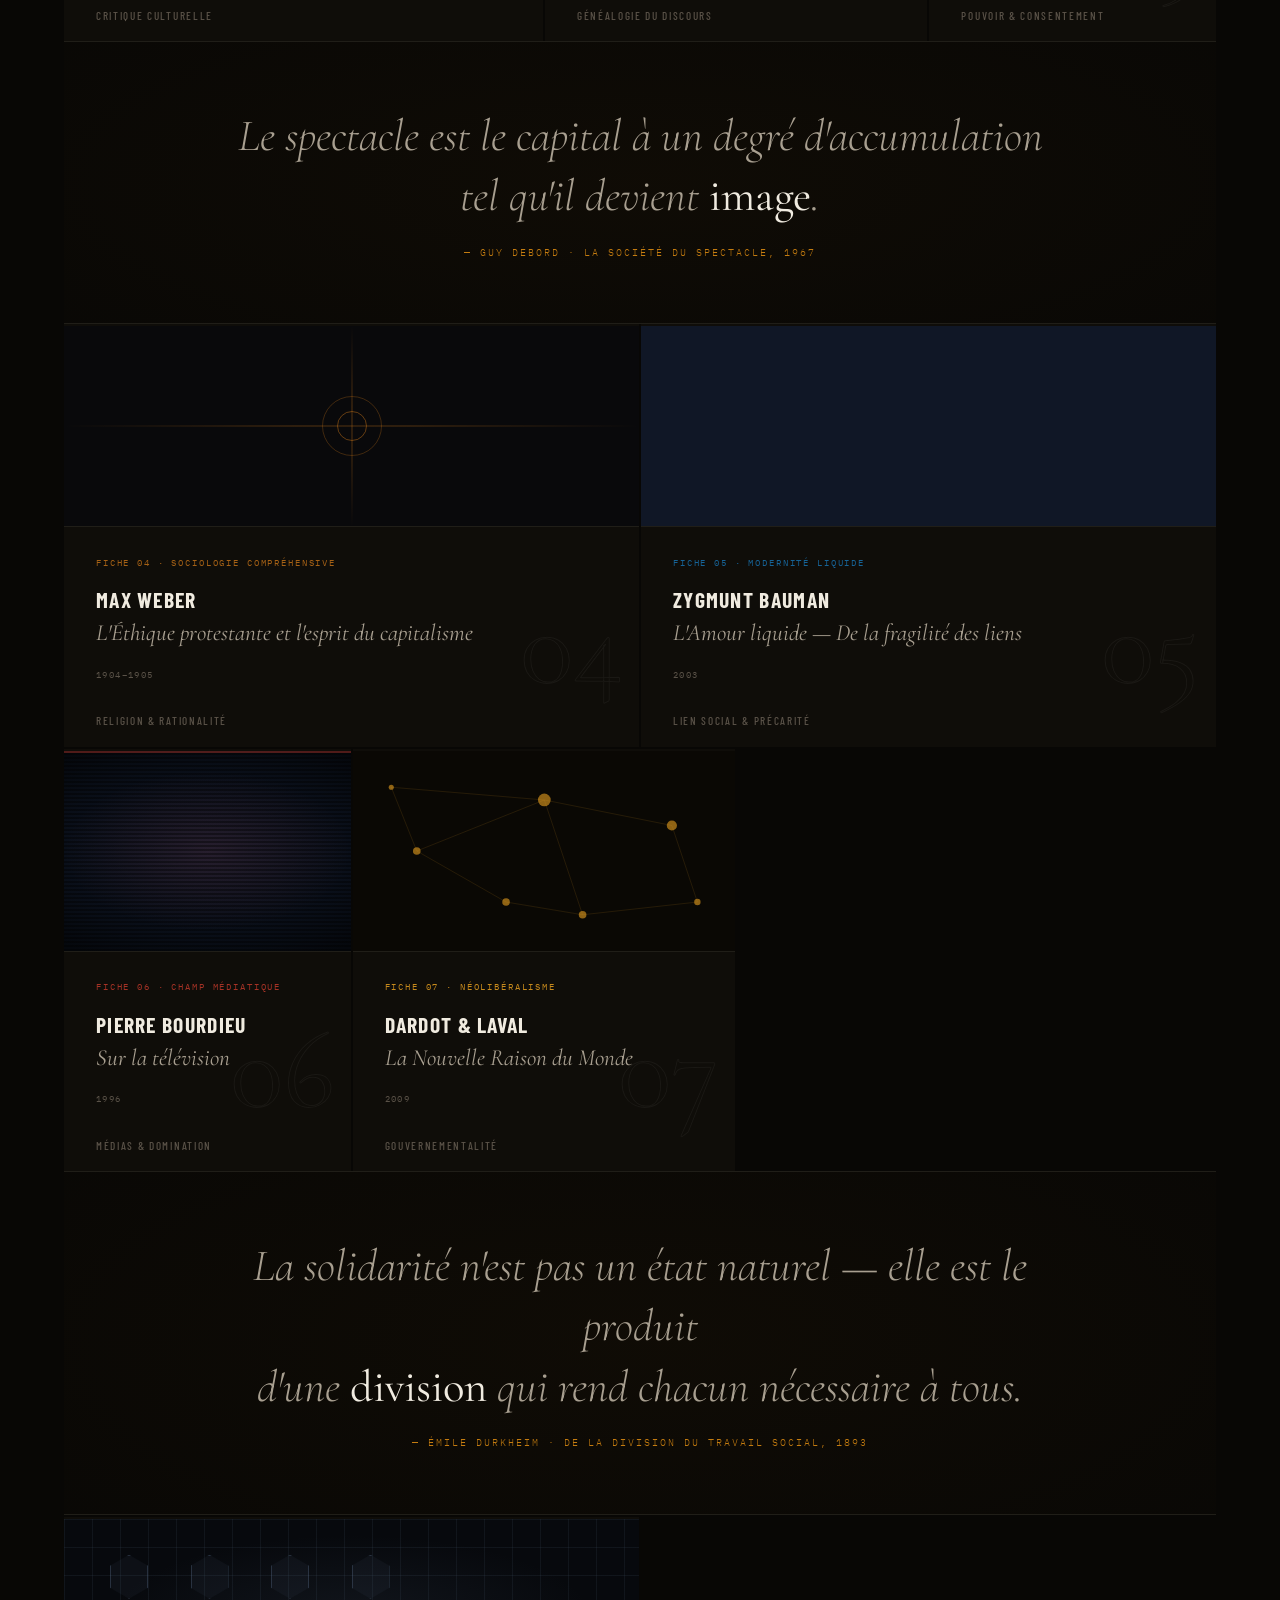
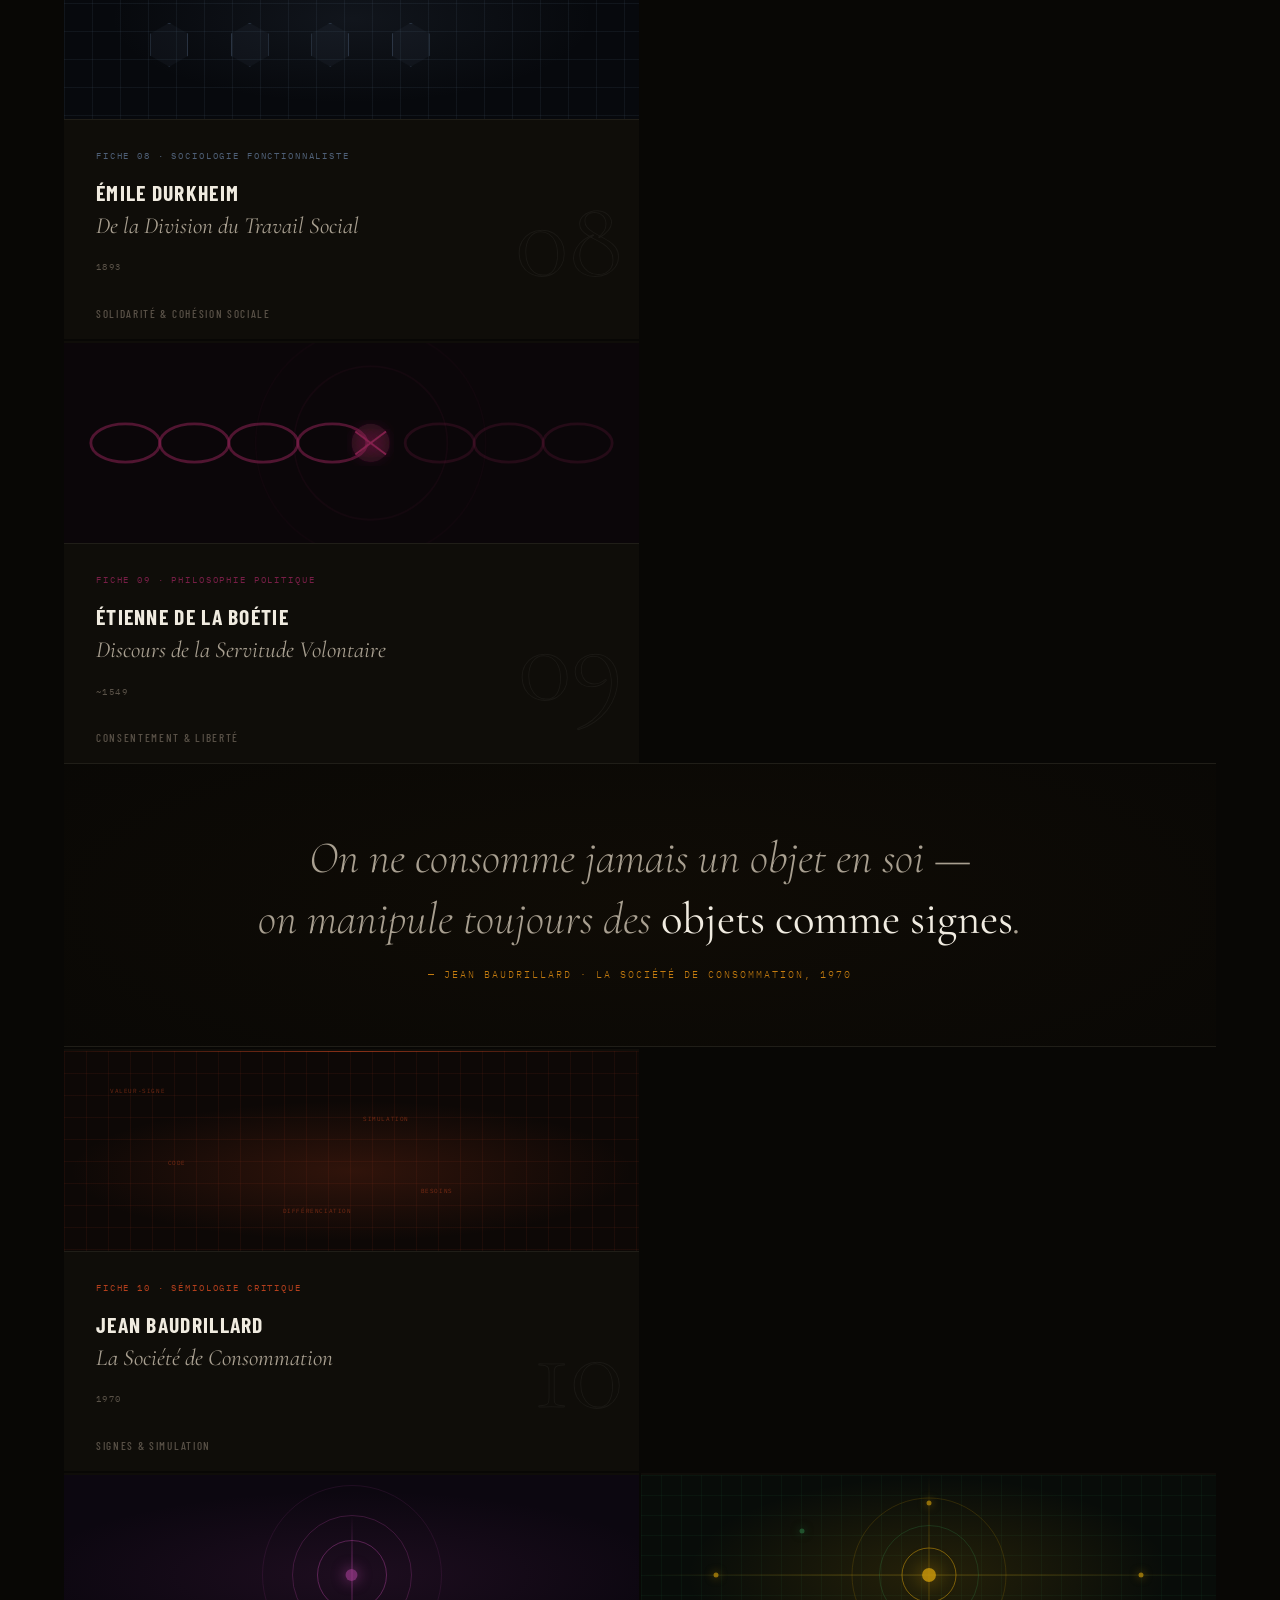
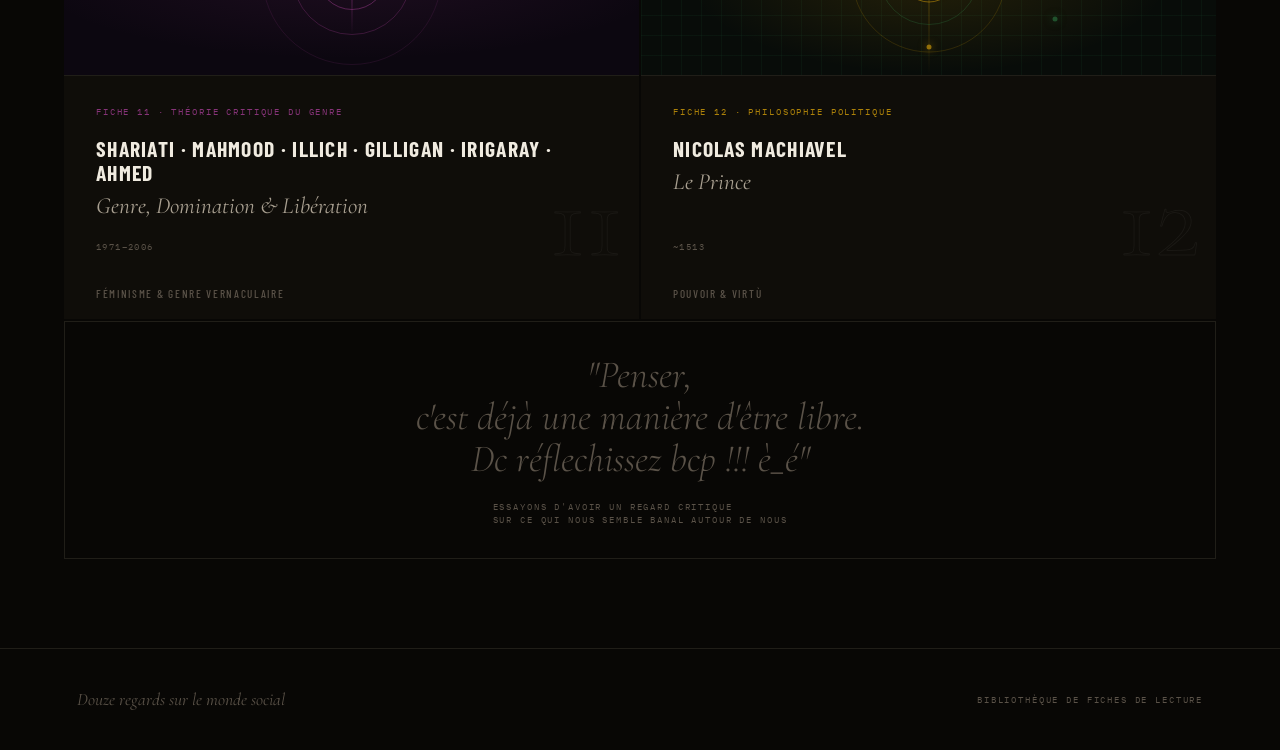
==== commit 3cb833d4: "Update fmt.Println message from 'Hello' to 'Goodbye'" ====
(no text change in the page or its own stylesheets)
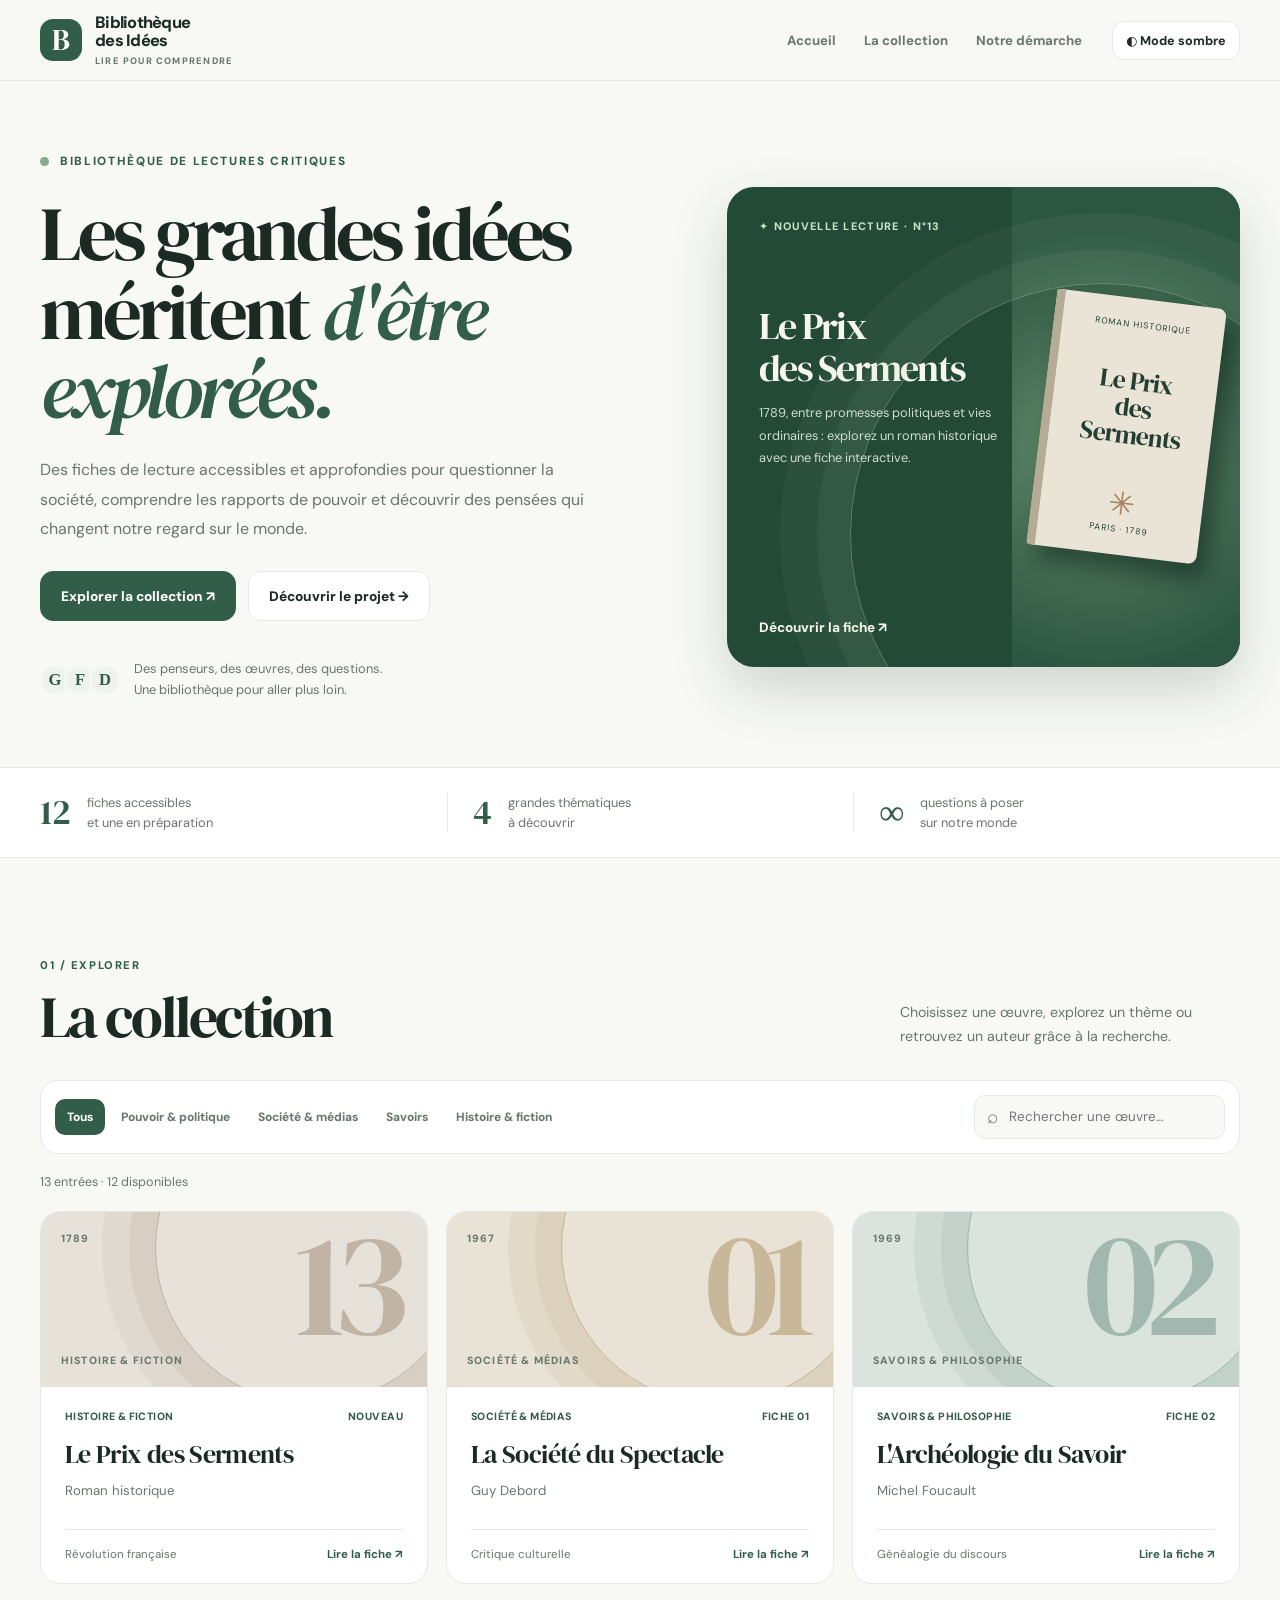
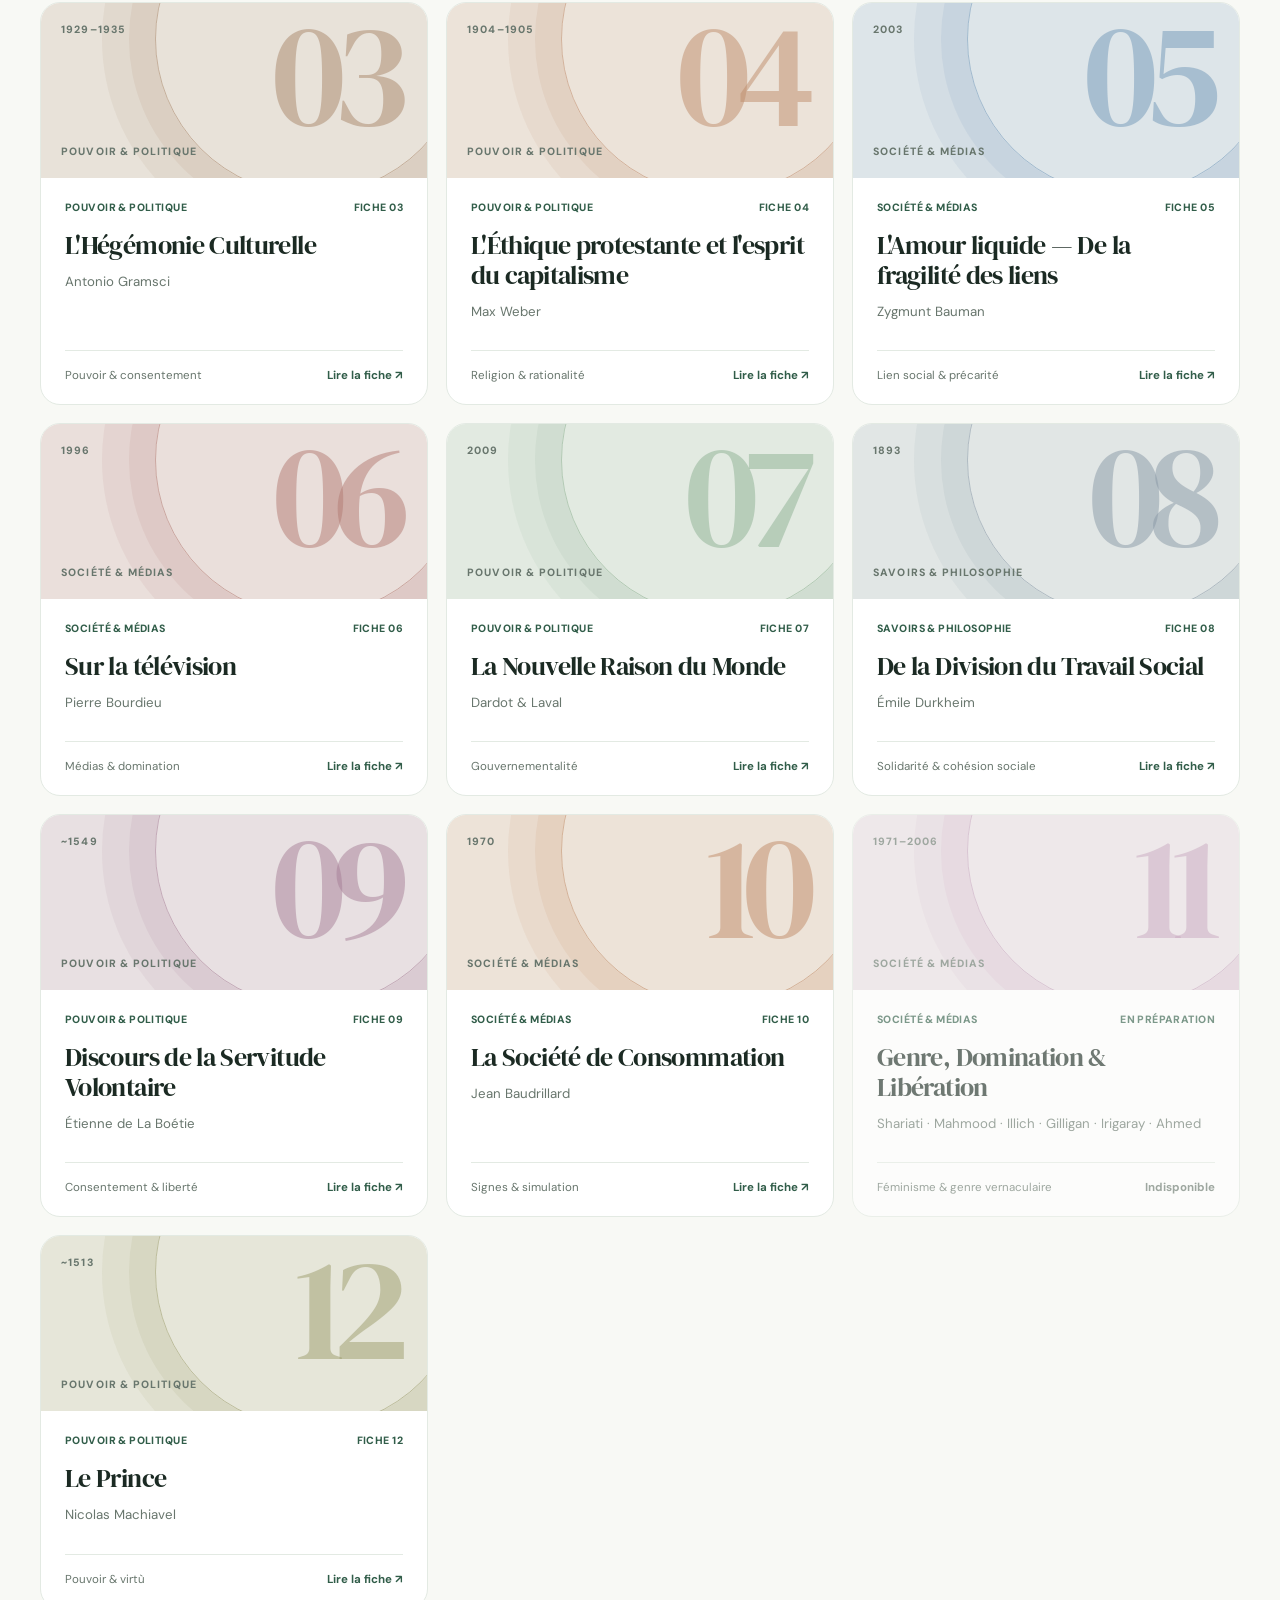
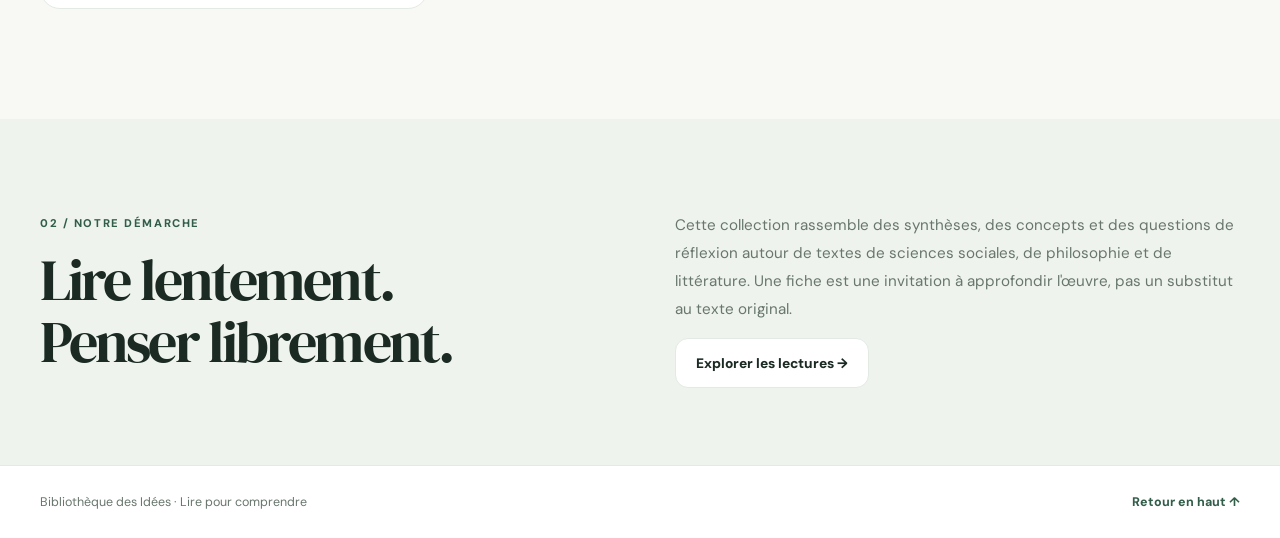
==== commit 20ef09d5: "Rebuild home as modern searchable editorial collection" ====
--- a/index.html
+++ b/index.html
@@ -1,754 +1,19 @@
-<!DOCTYPE html>
-<html lang="fr">
-<head>
-<meta charset="UTF-8">
-<meta name="viewport" content="width=device-width, initial-scale=1.0">
-<title>Bibliothèque des Idées</title>
-<link rel="preconnect" href="https://fonts.googleapis.com">
-<link href="https://fonts.googleapis.com/css2?family=Cormorant+Garamond:ital,wght@0,300;0,400;0,600;1,300;1,400;1,600&family=Barlow+Condensed:wght@200;300;400;500;600;700;800;900&family=IBM+Plex+Mono:ital,wght@0,300;0,400;1,300&display=swap" rel="stylesheet">
-<style>
-:root {
-  --bg:    #080705;
-  --bg2:   #0f0d09;
-  --bg3:   #171410;
-  --ink:   #f0ebe0;
-  --ink2:  #a89f90;
-  --ink3:  #5a5248;
-  --gold:  #c47c10;
-  --rule:  #201e18;
-  --rule2: #2e2a22;
-}
-*,*::before,*::after{box-sizing:border-box;margin:0;padding:0}
-html{scroll-behavior:smooth}
-body{background:var(--bg);color:var(--ink);font-family:'Barlow Condensed',sans-serif;overflow-x:hidden;cursor:none;}
-
-body::after{
-  content:'';position:fixed;inset:0;z-index:9990;pointer-events:none;
-  background-image:url("data:image/svg+xml,%3Csvg xmlns='http://www.w3.org/2000/svg'%3E%3Cfilter id='n'%3E%3CfeTurbulence type='fractalNoise' baseFrequency='.85' numOctaves='4' stitchTiles='stitch'/%3E%3C/filter%3E%3Crect width='100%25' height='100%25' filter='url(%23n)'/%3E%3C/svg%3E");
-  opacity:.04;
-}
-
-#C{position:fixed;z-index:9999;pointer-events:none;width:8px;height:8px;background:var(--gold);border-radius:50%;transform:translate(-50%,-50%);mix-blend-mode:screen;transition:width .15s,height .15s;}
-#CR{position:fixed;z-index:9998;pointer-events:none;width:36px;height:36px;border:1px solid rgba(196,124,16,.35);border-radius:50%;transform:translate(-50%,-50%);transition:border-color .3s;}
-body:has(a:hover) #CR{border-color:rgba(196,124,16,.8);}
-body:has(a:hover) #C{width:14px;height:14px;}
-
-/* ── HERO ── */
-.hero{height:100vh;display:grid;grid-template-rows:1fr 1px 48px;position:relative;overflow:hidden;}
-.blob{position:absolute;border-radius:50%;filter:blur(120px);pointer-events:none;}
-.b1{width:60vw;height:60vw;background:#c47c10;top:-20%;left:-10%;opacity:.06;animation:drift 20s ease-in-out infinite alternate;}
-.b2{width:50vw;height:50vw;background:#b52018;bottom:-15%;right:-5%;opacity:.05;animation:drift 25s ease-in-out infinite alternate-reverse;}
-.b3{width:30vw;height:30vw;background:#1872b0;top:30%;left:55%;opacity:.05;animation:drift 18s ease-in-out infinite alternate;}
-@keyframes drift{to{transform:translate(4%,3%) scale(1.08);}}
-
-.hgrid{
-  position:absolute;inset:0;
-  background-image:linear-gradient(rgba(196,124,16,.04) 1px,transparent 1px),linear-gradient(90deg,rgba(196,124,16,.04) 1px,transparent 1px);
-  background-size:60px 60px;
-  mask-image:radial-gradient(ellipse 80% 80% at 50% 50%,black,transparent);
-}
-.hero-inner{
-  position:relative;z-index:2;
-  display:flex;flex-direction:column;justify-content:center;align-items:center;text-align:center;padding:0 5vw;
-}
-.eyebrow{
-  font-family:'IBM Plex Mono',monospace;font-size:.65rem;letter-spacing:.35em;
-  color:var(--gold);text-transform:uppercase;margin-bottom:2.5rem;
-  opacity:0;animation:up .8s .1s forwards;
-}
-.htitle{
-  font-family:'Cormorant Garamond',serif;
-  font-size:clamp(4.5rem,11vw,13rem);font-weight:300;line-height:.9;letter-spacing:-.03em;
-}
-.htitle .ln{display:block;overflow:hidden;}
-.htitle .wd{display:inline-block;opacity:0;transform:translateY(110%);animation:su .9s cubic-bezier(.16,1,.3,1) forwards;}
-.htitle .ln:nth-child(1) .wd{animation-delay:.25s;}
-.htitle .ln:nth-child(2) .wd{animation-delay:.38s;font-style:italic;color:var(--gold);}
-.htitle .ln:nth-child(3) .wd{animation-delay:.51s;}
-.hsub{
-  font-family:'Barlow Condensed',sans-serif;font-size:clamp(.9rem,1.4vw,1.15rem);font-weight:300;
-  letter-spacing:.2em;text-transform:uppercase;color:var(--ink2);
-  margin-top:2.8rem;max-width:50ch;line-height:1.8;
-  opacity:0;animation:up .9s .75s forwards;
-}
-.pips{display:flex;gap:.6rem;justify-content:center;margin-top:2.4rem;opacity:0;animation:up .8s 1s forwards;flex-wrap:wrap;}
-.pip{
-  width:28px;height:28px;border:1px solid var(--rule2);
-  display:flex;align-items:center;justify-content:center;
-  font-family:'IBM Plex Mono',monospace;font-size:.58rem;color:var(--ink3);
-  cursor:pointer;transition:border-color .3s,color .3s,background .3s;
-}
-.pip:hover{border-color:var(--gold);color:var(--gold);background:rgba(196,124,16,.08);}
-.hrule{background:var(--rule);}
-.hbar{
-  position:relative;z-index:2;display:flex;align-items:center;
-  padding:0 6vw;gap:0;overflow:hidden;border-bottom:1px solid var(--rule);
-}
-.hbi{
-  font-family:'IBM Plex Mono',monospace;font-size:.6rem;letter-spacing:.12em;
-  color:var(--ink3);text-transform:uppercase;padding:0 1.4rem;
-  border-right:1px solid var(--rule);white-space:nowrap;
-  opacity:0;animation:fade .5s calc(1.1s + var(--d)*.06s) forwards;
-}
-.hbi:first-child{padding-left:0;}
-.hbi strong{color:var(--ink2);}
-
-@keyframes su{to{opacity:1;transform:translateY(0);}}
-@keyframes up{from{opacity:0;transform:translateY(14px);}to{opacity:1;transform:translateY(0);}}
-@keyframes fade{to{opacity:1;}}
-
-/* ── COLLECTION ── */
-.col{padding:7vw 5vw;}
-.col-h{display:flex;align-items:baseline;gap:2rem;margin-bottom:5rem;border-bottom:1px solid var(--rule);padding-bottom:1.5rem;}
-.col-t{font-family:'Barlow Condensed',sans-serif;font-size:clamp(2.5rem,5vw,4.5rem);font-weight:800;text-transform:uppercase;letter-spacing:-.02em;line-height:1;}
-.col-c{font-family:'IBM Plex Mono',monospace;font-size:.68rem;letter-spacing:.2em;color:var(--gold);margin-left:auto;}
-
-.grid{display:grid;grid-template-columns:repeat(12,1fr);gap:2px;}
-.c1{grid-column:span 5;}
-.c2{grid-column:span 4;}
-.c3{grid-column:span 3;}
-.c4{grid-column:span 6;}
-.c5{grid-column:span 6;}
-
-/* ── CARD ── */
-.card{
-  position:relative;overflow:hidden;background:var(--bg2);
-  text-decoration:none;color:inherit;cursor:none;
-  display:flex;flex-direction:column;
-  opacity:0;transform:translateY(24px);
-  transition:opacity .7s cubic-bezier(.19,1,.22,1),transform .7s cubic-bezier(.19,1,.22,1),background .3s;
-}
-.card.in{opacity:1;transform:translateY(0);}
-.card:hover{background:var(--bg3);}
-
-.cbar{height:2px;background:var(--c,var(--gold));transform:scaleX(0);transform-origin:left;transition:transform .6s cubic-bezier(.19,1,.22,1);}
-.card:hover .cbar{transform:scaleX(1);}
-
-/* Art zones */
-.art{position:relative;overflow:hidden;flex-shrink:0;}
-.art-lg{height:260px;}
-.art-md{height:200px;}
-
-/* Art 1 — Debord: scanlines + sparks */
-.a1{background:#0c0906;}
-.a1::before{content:'';position:absolute;inset:0;background:repeating-linear-gradient(0deg,transparent,transparent 3px,rgba(255,255,255,.012) 3px,rgba(255,255,255,.012) 4px),repeating-linear-gradient(90deg,transparent,transparent 40px,rgba(196,124,16,.06) 40px,rgba(196,124,16,.06) 41px);}
-.spark{position:absolute;background:#c47c10;animation:blink 3s infinite;}
-@keyframes blink{0%,90%,100%{opacity:0;}92%{opacity:.9;}96%{opacity:.3;}}
-
-/* Art 2 — Foucault: strates */
-.a2{background:#07100a;display:flex;flex-direction:column;justify-content:flex-end;}
-.stratum{height:14%;border-top:1px solid rgba(42,138,90,.2);position:relative;background:linear-gradient(90deg,rgba(42,138,90,var(--op,0)) 0%,transparent 100%);}
-.stratum::after{content:attr(data-l);position:absolute;left:.8rem;top:50%;transform:translateY(-50%);font-family:'IBM Plex Mono',monospace;font-size:.42rem;letter-spacing:.2em;color:rgba(42,138,90,.5);text-transform:uppercase;}
-
-/* Art 3 — Gramsci: barreaux+lueur */
-.a3{background:#0a0608;}
-.a3::before{content:'';position:absolute;inset:0;background:repeating-linear-gradient(90deg,rgba(160,112,16,.0) 0px,rgba(160,112,16,.0) 14px,rgba(160,112,16,.18) 14px,rgba(160,112,16,.18) 16px);}
-.a3::after{content:'';position:absolute;bottom:-20%;left:20%;width:40%;height:80%;background:radial-gradient(ellipse at bottom,rgba(160,112,16,.35),transparent 70%);animation:pg 4s ease-in-out infinite alternate;}
-@keyframes pg{from{opacity:.6}to{opacity:1}}
-
-/* Art 4 — Weber: croix */
-.a4{background:#09090b;}
-.a4::before{content:'';position:absolute;left:50%;top:0;width:1px;height:100%;background:linear-gradient(180deg,transparent,rgba(192,112,24,.4) 40%,rgba(192,112,24,.4) 60%,transparent);transform:translateX(-50%);}
-.a4::after{content:'';position:absolute;left:0;top:50%;width:100%;height:1px;background:linear-gradient(90deg,transparent,rgba(192,112,24,.4) 40%,rgba(192,112,24,.4) 60%,transparent);transform:translateY(-50%);}
-.wcirc{position:absolute;left:50%;top:50%;transform:translate(-50%,-50%);width:60px;height:60px;border:1px solid rgba(192,112,24,.3);border-radius:50%;animation:wspin 20s linear infinite;}
-.wcirc::after{content:'';position:absolute;left:50%;top:50%;transform:translate(-50%,-50%);width:30px;height:30px;border:1px solid rgba(192,112,24,.5);border-radius:50%;}
-@keyframes wspin{to{transform:translate(-50%,-50%) rotate(360deg);}}
-
-/* Art 5 — Bauman: vagues */
-.a5{background:#060d14;}
-.wave{position:absolute;width:200%;height:200%;border-radius:45%;animation:wanim linear infinite;}
-.wave:nth-child(1){top:-60%;left:-50%;animation-duration:12s;background:rgba(24,114,176,.06);}
-.wave:nth-child(2){top:-55%;left:-50%;animation-duration:17s;animation-delay:-4s;background:rgba(216,64,96,.04);}
-.wave:nth-child(3){top:-65%;left:-50%;animation-duration:22s;animation-delay:-9s;background:rgba(24,114,176,.03);}
-@keyframes wanim{to{transform:rotate(360deg);}}
-
-/* Art 6 — Bourdieu: TV */
-.a6{background:#05080d;}
-.a6::before{content:'';position:absolute;inset:0;background:repeating-linear-gradient(0deg,rgba(0,0,0,.4) 0px,rgba(0,0,0,.4) 2px,transparent 2px,transparent 4px);z-index:1;}
-.tvn{position:absolute;inset:0;background:radial-gradient(ellipse 50% 40% at 50% 50%,rgba(192,57,43,.12),transparent),radial-gradient(ellipse 80% 60% at 50% 50%,rgba(26,39,68,.6),transparent);}
-.tvl{position:absolute;height:2px;width:100%;background:rgba(192,57,43,.4);animation:scan 3.5s linear infinite;}
-@keyframes scan{from{top:-5%}to{top:105%}}
-
-/* Art 7 — Dardot: réseau SVG */
-.a7{background:#0a0804;}
-.a7 svg{position:absolute;inset:0;width:100%;height:100%;}
-
-/* Art 8 — Durkheim: grille modulaire & solidarité */
-.a8{background:#07090d;}
-.a8::before{content:'';position:absolute;inset:0;
-  background-image:linear-gradient(rgba(90,110,138,.12) 1px,transparent 1px),linear-gradient(90deg,rgba(90,110,138,.12) 1px,transparent 1px);
-  background-size:28px 28px;}
-.a8::after{content:'';position:absolute;inset:0;
-  background:radial-gradient(ellipse 60% 60% at 50% 50%,rgba(90,110,138,.12),transparent 70%);}
-.hcell{position:absolute;border:1px solid rgba(90,110,138,.35);background:rgba(90,110,138,.07);
-  clip-path:polygon(50% 0%,100% 25%,100% 75%,50% 100%,0% 75%,0% 25%);
-  width:38px;height:44px;animation:hpulse 4s ease-in-out infinite alternate;}
-@keyframes hpulse{from{opacity:.2;border-color:rgba(90,110,138,.2);}to{opacity:1;border-color:rgba(90,110,138,.7);}}
-
-/* Art 9 — La Boétie: chaîne & brisure */
-.a9{background:#0b0609;}
-.a9 svg{position:absolute;inset:0;width:100%;height:100%;}
-
-/* Art 10 — Baudrillard: grille de signes / code marchandise */
-.a10{background:#0d0806;}
-.a10::before{
-  content:'';position:absolute;inset:0;
-  background-image:
-    linear-gradient(rgba(208,72,32,.08) 1px,transparent 1px),
-    linear-gradient(90deg,rgba(208,72,32,.08) 1px,transparent 1px);
-  background-size:22px 22px;
-}
-.a10::after{
-  content:'';position:absolute;inset:0;
-  background:radial-gradient(ellipse 70% 50% at 50% 60%,rgba(208,72,32,.18),transparent 70%);
-}
-.b10-scan{
-  position:absolute;height:1px;width:100%;
-  background:linear-gradient(90deg,transparent,rgba(208,72,32,.6),transparent);
-  animation:b10s 4s ease-in-out infinite;
-}
-@keyframes b10s{0%{top:10%;opacity:0;}10%{opacity:1;}50%{top:90%;opacity:.6;}60%{opacity:0;}100%{top:10%;opacity:0;}}
-.b10-tag{
-  position:absolute;font-family:'IBM Plex Mono',monospace;
-  font-size:.38rem;letter-spacing:.1em;color:rgba(208,72,32,.5);text-transform:uppercase;
-}
-
-/* Art 11 — Genre: anneaux entrelacés + axe de rupture */
-.a11{background:#0c0710;overflow:hidden;}
-.a11::before{
-  content:'';position:absolute;inset:0;
-  background:radial-gradient(ellipse 80% 60% at 50% 50%,rgba(155,58,140,.12),transparent 70%);
-}
-.g11-ring{
-  position:absolute;left:50%;top:50%;border-radius:50%;border:1px solid rgba(155,58,140,.3);
-  transform:translate(-50%,-50%);
-}
-.g11-ring.r1{width:70px;height:70px;animation:g11spin 18s linear infinite;border-color:rgba(155,58,140,.5);}
-.g11-ring.r2{width:120px;height:120px;animation:g11spin 28s linear infinite reverse;border-color:rgba(155,58,140,.3);}
-.g11-ring.r3{width:180px;height:180px;animation:g11spin 40s linear infinite;border-color:rgba(155,58,140,.15);}
-@keyframes g11spin{to{transform:translate(-50%,-50%) rotate(360deg);}}
-.g11-axis{
-  position:absolute;left:50%;top:20%;width:1px;height:60%;
-  background:linear-gradient(180deg,transparent,rgba(155,58,140,.6) 40%,rgba(155,58,140,.6) 60%,transparent);
-  transform:translateX(-50%);
-}
-.g11-axis::after{
-  content:'';position:absolute;left:50%;top:50%;
-  width:12px;height:12px;border-radius:50%;
-  background:rgba(155,58,140,.7);transform:translate(-50%,-50%);
-  box-shadow:0 0 14px rgba(155,58,140,.8);
-  animation:g11pulse 2.5s ease-in-out infinite alternate;
-}
-@keyframes g11pulse{from{opacity:.4;transform:translate(-50%,-50%) scale(.8);}to{opacity:1;transform:translate(-50%,-50%) scale(1.2);}}
-
-/* Art 12 — Machiavel: échiquier du pouvoir, fortuna & virtù */
-.a12{background:#080c09;overflow:hidden;}
-.a12::before{
-  content:'';position:absolute;inset:0;
-  background-image:
-    linear-gradient(rgba(31,107,63,.1) 1px,transparent 1px),
-    linear-gradient(90deg,rgba(31,107,63,.1) 1px,transparent 1px);
-  background-size:20px 20px;
-}
-.a12::after{
-  content:'';position:absolute;inset:0;
-  background:radial-gradient(ellipse 60% 70% at 50% 50%,rgba(200,150,10,.15),transparent 70%);
-}
-.m12-orbit{
-  position:absolute;left:50%;top:50%;border-radius:50%;border:1px solid;
-  transform:translate(-50%,-50%);
-}
-.m12-orbit.o1{width:55px;height:55px;border-color:rgba(200,150,10,.55);animation:m12spin 14s linear infinite;}
-.m12-orbit.o2{width:100px;height:100px;border-color:rgba(31,107,63,.35);animation:m12spin 22s linear infinite reverse;}
-.m12-orbit.o3{width:155px;height:155px;border-color:rgba(200,150,10,.18);animation:m12spin 34s linear infinite;}
-@keyframes m12spin{to{transform:translate(-50%,-50%) rotate(360deg);}}
-.m12-cross-h{position:absolute;left:0;top:50%;width:100%;height:1px;background:linear-gradient(90deg,transparent,rgba(200,150,10,.3) 35%,rgba(200,150,10,.3) 65%,transparent);transform:translateY(-50%);}
-.m12-cross-v{position:absolute;left:50%;top:0;width:1px;height:100%;background:linear-gradient(180deg,transparent,rgba(200,150,10,.3) 35%,rgba(200,150,10,.3) 65%,transparent);transform:translateX(-50%);}
-.m12-node{position:absolute;width:5px;height:5px;border-radius:50%;background:rgba(200,150,10,.7);transform:translate(-50%,-50%);box-shadow:0 0 8px rgba(200,150,10,.6);}
-.m12-core{
-  position:absolute;left:50%;top:50%;transform:translate(-50%,-50%);
-  width:14px;height:14px;border-radius:50%;
-  background:rgba(200,150,10,.85);box-shadow:0 0 20px rgba(200,150,10,.7);
-  animation:m12pulse 2.8s ease-in-out infinite alternate;
-}
-@keyframes m12pulse{from{box-shadow:0 0 10px rgba(200,150,10,.4);opacity:.7;}to{box-shadow:0 0 28px rgba(200,150,10,.9);opacity:1;}}
-
-/* Card text */
-.cinfo{padding:1.8rem 2rem 1.4rem;flex:1;display:flex;flex-direction:column;border-top:1px solid var(--rule);position:relative;}
-.cnum{position:absolute;bottom:0;right:1rem;font-family:'Cormorant Garamond',serif;font-size:7rem;font-weight:300;line-height:1;color:transparent;-webkit-text-stroke:1px rgba(240,235,226,.05);pointer-events:none;user-select:none;transition:-webkit-text-stroke-color .4s;}
-.card:hover .cnum{-webkit-text-stroke-color:rgba(240,235,226,.1);}
-.cidx{font-family:'IBM Plex Mono',monospace;font-size:.58rem;letter-spacing:.2em;color:var(--c,var(--gold));text-transform:uppercase;margin-bottom:1.2rem;opacity:.85;}
-.cauthor{font-family:'Barlow Condensed',sans-serif;font-size:1.35rem;font-weight:700;letter-spacing:.06em;text-transform:uppercase;line-height:1.1;margin-bottom:.4rem;}
-.ctitle{font-family:'Cormorant Garamond',serif;font-size:1.45rem;font-style:italic;font-weight:400;line-height:1.3;color:var(--ink2);flex:1;margin-bottom:1.2rem;}
-.cyear{font-family:'IBM Plex Mono',monospace;font-size:.58rem;letter-spacing:.15em;color:var(--ink3);}
-
-/* Quote reveal */
-.cquote{
-  position:absolute;inset:0;
-  background:color-mix(in srgb,var(--c,var(--gold)) 18%,var(--bg));
-  display:flex;align-items:flex-end;padding:1.8rem;
-  opacity:0;transition:opacity .4s cubic-bezier(.19,1,.22,1);z-index:10;
-}
-.card:hover .cquote{opacity:1;}
-.cquote p{
-  font-family:'Cormorant Garamond',serif;font-size:1.05rem;font-style:italic;font-weight:300;
-  line-height:1.5;color:var(--ink);border-left:2px solid var(--c,var(--gold));padding-left:1rem;
-  transform:translateY(8px);transition:transform .5s .05s cubic-bezier(.19,1,.22,1);
-}
-.card:hover .cquote p{transform:translateY(0);}
-
-/* Footer */
-.cfoot{display:flex;align-items:center;justify-content:space-between;padding:.7rem 2rem 1.2rem;position:relative;z-index:2;}
-.ctag{font-family:'Barlow Condensed',sans-serif;font-size:.7rem;font-weight:500;letter-spacing:.15em;text-transform:uppercase;color:var(--ink3);transition:color .3s;}
-.card:hover .ctag{color:var(--c,var(--gold));}
-.ccta{font-family:'IBM Plex Mono',monospace;font-size:.6rem;letter-spacing:.12em;text-transform:uppercase;color:var(--c,var(--gold));display:flex;align-items:center;gap:.5rem;opacity:0;transform:translateX(-6px);transition:opacity .3s,transform .3s;}
-.card:hover .ccta{opacity:1;transform:translateX(0);}
-
-/* Quote band */
-.qband{border-top:1px solid var(--rule);border-bottom:1px solid var(--rule);padding:4rem 10vw;position:relative;overflow:hidden;opacity:0;transition:opacity .8s;}
-.qband::before{content:'';position:absolute;inset:0;background:radial-gradient(ellipse 80% 100% at 50% 50%,rgba(196,124,16,.04),transparent);}
-.qband blockquote{font-family:'Cormorant Garamond',serif;font-size:clamp(1.6rem,3.5vw,3rem);font-weight:300;font-style:italic;line-height:1.35;color:var(--ink2);text-align:center;position:relative;z-index:1;}
-.qband blockquote strong{color:var(--ink);font-weight:400;font-style:normal;}
-.qband cite{display:block;margin-top:1.2rem;font-family:'IBM Plex Mono',monospace;font-style:normal;font-size:.62rem;letter-spacing:.2em;color:var(--gold);text-transform:uppercase;}
-
-/* Decorative cell */
-.deco{
-  background:transparent;border:1px solid var(--rule);
-  display:flex;flex-direction:column;align-items:center;justify-content:center;
-  padding:2rem;gap:1.2rem;opacity:0;animation:fade 1s 1.8s forwards;
-}
-.deco-q{font-family:'Cormorant Garamond',serif;font-size:2.4rem;font-weight:300;font-style:italic;color:var(--ink3);line-height:1.1;text-align:center;}
-.deco-attr{font-family:'IBM Plex Mono',monospace;font-size:.58rem;letter-spacing:.2em;color:var(--ink3);text-transform:uppercase;}
-
-/* Footer */
-footer{border-top:1px solid var(--rule);padding:2.5rem 6vw;display:flex;align-items:center;justify-content:space-between;gap:2rem;}
-.ft-l{font-family:'Cormorant Garamond',serif;font-size:1.1rem;font-style:italic;color:var(--ink3);}
-.ft-r{font-family:'IBM Plex Mono',monospace;font-size:.58rem;letter-spacing:.2em;color:var(--ink3);text-transform:uppercase;}
-
-/* Responsive */
-@media(max-width:900px){.c1,.c2,.c3{grid-column:span 6;}.c4,.c5{grid-column:span 12;}}
-@media(max-width:560px){.c1,.c2,.c3,.c4,.c5{grid-column:span 12;}.art-lg,.art-md{height:140px;}.htitle{font-size:clamp(3rem,13vw,6rem);}}
-</style>
-</head>
-<body>
-<div id="C"></div>
-<div id="CR"></div>
-
-<!-- HERO -->
-<header class="hero">
-  <div class="blob b1"></div><div class="blob b2"></div><div class="blob b3"></div>
-  <div class="hgrid"></div>
-  <div class="hero-inner">
-    <p class="eyebrow">Théorie critique · 12 fiches de lecture</p>
-    <h1 class="htitle" aria-label="Bibliothèque des Idées">
-      <span class="ln"><span class="wd">Bibliothèque</span></span>
-      <span class="ln"><span class="wd">des Idées</span></span>
-    </h1>
-    <p class="hsub">Douze œuvres qui ont permis de faire évoluer la pensée que l'on avait du monde social</p>
-    <nav class="pips" aria-label="Accès rapide">
-      <span class="pip" onclick="goTo(1)">01</span>
-      <span class="pip" onclick="goTo(2)">02</span>
-      <span class="pip" onclick="goTo(3)">03</span>
-      <span class="pip" onclick="goTo(4)">04</span>
-      <span class="pip" onclick="goTo(5)">05</span>
-      <span class="pip" onclick="goTo(6)">06</span>
-      <span class="pip" onclick="goTo(7)">07</span>
-      <span class="pip" onclick="goTo(8)">08</span>
-      <span class="pip" onclick="goTo(9)">09</span>
-      <span class="pip" onclick="goTo(10)">10</span>
-      <span class="pip" onclick="goTo(11)">11</span>
-      <span class="pip" onclick="goTo(12)">12</span>
-    </nav>
-  </div>
-  <hr class="hrule">
-  <div class="hbar">
-    <span class="hbi" style="--d:0"><strong>Debord</strong> — Spectacle</span>
-    <span class="hbi" style="--d:1"><strong>Foucault</strong> — Discours</span>
-    <span class="hbi" style="--d:2"><strong>Gramsci</strong> — Hégémonie</span>
-    <span class="hbi" style="--d:3"><strong>Weber</strong> — Capitalisme</span>
-    <span class="hbi" style="--d:4"><strong>Bauman</strong> — Liquidité</span>
-    <span class="hbi" style="--d:5"><strong>Bourdieu</strong> — Médias</span>
-    <span class="hbi" style="--d:6"><strong>Dardot &amp; Laval</strong> — Néolibéralisme</span>
-    <span class="hbi" style="--d:7"><strong>Durkheim</strong> — Division</span>
-    <span class="hbi" style="--d:8"><strong>La Boétie</strong> — Servitude</span>
-    <span class="hbi" style="--d:9"><strong>Baudrillard</strong> — Consommation</span>
-    <span class="hbi" style="--d:10"><strong>Genre &amp; Libération</strong> — Féminisme</span>
-    <span class="hbi" style="--d:11"><strong>Machiavel</strong> — Pouvoir</span>
-  </div>
-</header>
-
-<!-- COLLECTION -->
-<section class="col">
-  <div class="col-h">
-    <h2 class="col-t">La Collection</h2>
-    <span class="col-c">12 / 12 fiches</span>
-  </div>
-
-  <!-- Row 1 -->
-  <div class="grid">
-
-    <a href="debord-societe-du-spectacle.html" class="card c1" id="k1" style="--c:#c47c10">
-      <div class="cbar"></div>
-      <div class="art art-lg a1">
-        <div class="spark" style="width:2px;height:2px;top:20%;left:15%;animation-delay:0s"></div>
-        <div class="spark" style="width:3px;height:3px;top:60%;left:70%;animation-delay:1.1s"></div>
-        <div class="spark" style="width:2px;height:2px;top:40%;left:45%;animation-delay:.6s"></div>
-        <div class="spark" style="width:4px;height:4px;top:75%;left:25%;animation-delay:2s"></div>
-        <div class="spark" style="width:2px;height:2px;top:15%;left:80%;animation-delay:1.5s"></div>
-        <div class="spark" style="width:3px;height:3px;top:50%;left:90%;animation-delay:.3s"></div>
-      </div>
-      <div class="cinfo">
-        <span class="cnum" aria-hidden="true">01</span>
-        <span class="cidx">Fiche 01 · Situationnisme</span>
-        <p class="cauthor">Guy Debord</p>
-        <h3 class="ctitle">La Société du Spectacle</h3>
-        <p class="cyear">1967</p>
-        <div class="cquote"><p>« Toute la vie des sociétés dans lesquelles règnent les conditions modernes de production s'annonce comme une immense accumulation de spectacles. »</p></div>
-      </div>
-      <div class="cfoot"><span class="ctag">Critique culturelle</span><span class="ccta">Lire la fiche ↗</span></div>
-    </a>
-
-    <a href="foucault-archeologie-du-savoir.html" class="card c2" id="k2" style="--c:#2a8a5a">
-      <div class="cbar"></div>
-      <div class="art art-lg a2">
-        <div class="stratum" style="--op:.18" data-l="Épistémè moderne"></div>
-        <div class="stratum" style="--op:.12" data-l="Épistémè classique"></div>
-        <div class="stratum" style="--op:.08" data-l="Épistémè renaissance"></div>
-        <div class="stratum" style="--op:.05" data-l="Archive"></div>
-        <div class="stratum" style="--op:.03" data-l="Énoncé"></div>
-        <div class="stratum" style="--op:.02" data-l="Discursivité"></div>
-      </div>
-      <div class="cinfo">
-        <span class="cnum" aria-hidden="true">02</span>
-        <span class="cidx">Fiche 02 · Épistémologie</span>
-        <p class="cauthor">Michel Foucault</p>
-        <h3 class="ctitle">L'Archéologie du Savoir</h3>
-        <p class="cyear">1969</p>
-        <div class="cquote"><p>« Le discours n'est pas la manifestation d'un sujet qui pense, mais un ensemble de règles anonymes et historiques définissant les conditions d'exercice de la fonction énonciative. »</p></div>
-      </div>
-      <div class="cfoot"><span class="ctag">Généalogie du discours</span><span class="ccta">Lire la fiche ↗</span></div>
-    </a>
-
-    <a href="gramsci-hegemonie.html" class="card c3" id="k3" style="--c:#a07010">
-      <div class="cbar"></div>
-      <div class="art art-lg a3"></div>
-      <div class="cinfo">
-        <span class="cnum" aria-hidden="true">03</span>
-        <span class="cidx">Fiche 03 · Marxisme critique</span>
-        <p class="cauthor">Antonio Gramsci</p>
-        <h3 class="ctitle">L'Hégémonie Culturelle</h3>
-        <p class="cyear">1929–1935</p>
-        <div class="cquote"><p>« L'État est hégémonie bardée de coercition. La domination ne s'exerce pas seulement par la force, mais par le consentement organisé. »</p></div>
-      </div>
-      <div class="cfoot"><span class="ctag">Pouvoir & consentement</span><span class="ccta">Lire ↗</span></div>
-    </a>
-
-  </div>
-
-  <!-- Midquote -->
-  <div class="qband">
-    <blockquote>
-      Le spectacle est le capital à un degré d'accumulation<br>tel qu'il devient <strong>image</strong>.
-      <cite>— Guy Debord · La Société du Spectacle, 1967</cite>
-    </blockquote>
-  </div>
-
-  <!-- Row 2 -->
-  <div class="grid">
-
-    <a href="weber-ethique-protestante.html" class="card c4" id="k4" style="--c:#c07018">
-      <div class="cbar"></div>
-      <div class="art art-md a4"><div class="wcirc"></div></div>
-      <div class="cinfo">
-        <span class="cnum" aria-hidden="true">04</span>
-        <span class="cidx">Fiche 04 · Sociologie compréhensive</span>
-        <p class="cauthor">Max Weber</p>
-        <h3 class="ctitle">L'Éthique protestante et l'esprit du capitalisme</h3>
-        <p class="cyear">1904–1905</p>
-        <div class="cquote"><p>« L'ascèse intramondaine du protestantisme a agi avec force contre la jouissance spontanée des possessions et a bridé la consommation, notamment la consommation de luxe. »</p></div>
-      </div>
-      <div class="cfoot"><span class="ctag">Religion & rationalité</span><span class="ccta">Lire la fiche ↗</span></div>
-    </a>
-
-    <a href="bauman-amour-liquide.html" class="card c5" id="k5" style="--c:#1872b0">
-      <div class="cbar"></div>
-      <div class="art art-md a5">
-        <div class="wave"></div><div class="wave"></div><div class="wave"></div>
-      </div>
-      <div class="cinfo">
-        <span class="cnum" aria-hidden="true">05</span>
-        <span class="cidx">Fiche 05 · Modernité liquide</span>
-        <p class="cauthor">Zygmunt Bauman</p>
-        <h3 class="ctitle">L'Amour liquide — De la fragilité des liens</h3>
-        <p class="cyear">2003</p>
-        <div class="cquote"><p>« Dans le monde liquide-moderne, la solidité des choses comme des liens est interprétée comme une menace : tout attachement est vécu comme un piège. »</p></div>
-      </div>
-      <div class="cfoot"><span class="ctag">Lien social & précarité</span><span class="ccta">Lire la fiche ↗</span></div>
-    </a>
-
-  </div>
-
-  <!-- Row 3 -->
-  <div class="grid" style="margin-top:2px">
-
-    <a href="bourdieu-television.html" class="card c3" id="k6" style="--c:#c0392b">
-      <div class="cbar"></div>
-      <div class="art art-md a6">
-        <div class="tvn"></div>
-        <div class="tvl"></div>
-      </div>
-      <div class="cinfo">
-        <span class="cnum" aria-hidden="true">06</span>
-        <span class="cidx">Fiche 06 · Champ médiatique</span>
-        <p class="cauthor">Pierre Bourdieu</p>
-        <h3 class="ctitle">Sur la télévision</h3>
-        <p class="cyear">1996</p>
-        <div class="cquote"><p>« La télévision a une sorte de monopole de fait sur la formation des cerveaux d'une partie importante de la population. »</p></div>
-      </div>
-      <div class="cfoot"><span class="ctag">Médias & domination</span><span class="ccta">Lire ↗</span></div>
-    </a>
-
-    <a href="dardot-laval-nouvelle-raison.html" class="card c2" id="k7" style="--c:#e8a020">
-      <div class="cbar"></div>
-      <div class="art art-md a7">
-        <svg viewBox="0 0 300 160" preserveAspectRatio="xMidYMid slice">
-          <g stroke="rgba(232,160,32,.2)" stroke-width=".5" fill="none">
-            <line x1="50" y1="80" x2="150" y2="40"/><line x1="50" y1="80" x2="120" y2="120"/>
-            <line x1="150" y1="40" x2="250" y2="60"/><line x1="150" y1="40" x2="180" y2="130"/>
-            <line x1="120" y1="120" x2="180" y2="130"/><line x1="250" y1="60" x2="270" y2="120"/>
-            <line x1="180" y1="130" x2="270" y2="120"/><line x1="50" y1="80" x2="30" y2="30"/>
-            <line x1="30" y1="30" x2="150" y2="40"/>
-          </g>
-          <g fill="rgba(232,160,32,.6)">
-            <circle cx="50" cy="80" r="3"/><circle cx="150" cy="40" r="5"/>
-            <circle cx="120" cy="120" r="3"/><circle cx="250" cy="60" r="4"/>
-            <circle cx="180" cy="130" r="3"/><circle cx="270" cy="120" r="2.5"/>
-            <circle cx="30" cy="30" r="2"/>
-          </g>
-        </svg>
-      </div>
-      <div class="cinfo">
-        <span class="cnum" aria-hidden="true">07</span>
-        <span class="cidx">Fiche 07 · Néolibéralisme</span>
-        <p class="cauthor">Dardot &amp; Laval</p>
-        <h3 class="ctitle">La Nouvelle Raison du Monde</h3>
-        <p class="cyear">2009</p>
-        <div class="cquote"><p>« Le néolibéralisme est d'abord et avant tout une rationalité qui tend à structurer non seulement l'action des gouvernants mais la conduite des gouvernés eux-mêmes. »</p></div>
-      </div>
-      <div class="cfoot"><span class="ctag">Gouvernementalité</span><span class="ccta">Lire la fiche ↗</span></div>
-    </a>
-
-  </div>
-
-  <!-- Midquote Durkheim -->
-  <div class="qband">
-    <blockquote>
-      La solidarité n'est pas un état naturel — elle est le produit<br>d'une <strong>division</strong> qui rend chacun nécessaire à tous.
-      <cite>— Émile Durkheim · De la Division du Travail Social, 1893</cite>
-    </blockquote>
-  </div>
-
-  <!-- Row 4 — Durkheim -->
-  <div class="grid" style="margin-top:2px">
-
-    <a href="durkheim-division-travail-social.html" class="card c4" id="k8" style="--c:#5a6e8a">
-      <div class="cbar"></div>
-      <div class="art art-md a8">
-        <div class="hcell" style="top:18%;left:8%;animation-delay:0s"></div>
-        <div class="hcell" style="top:18%;left:22%;animation-delay:.7s"></div>
-        <div class="hcell" style="top:18%;left:36%;animation-delay:1.4s"></div>
-        <div class="hcell" style="top:18%;left:50%;animation-delay:2.1s"></div>
-        <div class="hcell" style="top:52%;left:15%;animation-delay:.35s"></div>
-        <div class="hcell" style="top:52%;left:29%;animation-delay:1.05s"></div>
-        <div class="hcell" style="top:52%;left:43%;animation-delay:1.75s"></div>
-        <div class="hcell" style="top:52%;left:57%;animation-delay:2.45s"></div>
-      </div>
-      <div class="cinfo">
-        <span class="cnum" aria-hidden="true">08</span>
-        <span class="cidx">Fiche 08 · Sociologie fonctionnaliste</span>
-        <p class="cauthor">Émile Durkheim</p>
-        <h3 class="ctitle">De la Division du Travail Social</h3>
-        <p class="cyear">1893</p>
-        <div class="cquote"><p>« La solidarité mécanique lie les individus par similitude ; la solidarité organique les unit par complémentarité — c'est la spécialisation qui crée le lien social. »</p></div>
-      </div>
-      <div class="cfoot"><span class="ctag">Solidarité & cohésion sociale</span><span class="ccta">Lire la fiche ↗</span></div>
-    </a>
-
-  </div>
-
-  <!-- Row 5 — La Boétie -->
-  <div class="grid" style="margin-top:2px">
-
-    <a href="laboetie-servitude-volontaire.html" class="card c4" id="k9" style="--c:#8b2252">
-      <div class="cbar"></div>
-      <div class="art art-md a9">
-        <svg viewBox="0 0 300 160" preserveAspectRatio="xMidYMid slice" xmlns="http://www.w3.org/2000/svg">
-          <defs>
-            <filter id="glow9"><feGaussianBlur stdDeviation="3" result="b"/><feMerge><feMergeNode in="b"/><feMergeNode in="SourceGraphic"/></feMerge></filter>
-          </defs>
-          <!-- Chain links left — bound -->
-          <g stroke="rgba(139,34,82,.55)" stroke-width="1.5" fill="none">
-            <ellipse cx="32"  cy="80" rx="18" ry="10"/>
-            <ellipse cx="68"  cy="80" rx="18" ry="10"/>
-            <ellipse cx="104" cy="80" rx="18" ry="10"/>
-            <ellipse cx="140" cy="80" rx="18" ry="10"/>
-          </g>
-          <!-- Break point glow -->
-          <circle cx="160" cy="80" r="10" fill="rgba(139,34,82,.18)" filter="url(#glow9)"/>
-          <line x1="152" y1="74" x2="168" y2="86" stroke="rgba(139,34,82,.9)" stroke-width="1" filter="url(#glow9)"/>
-          <line x1="152" y1="86" x2="168" y2="74" stroke="rgba(139,34,82,.9)" stroke-width="1" filter="url(#glow9)"/>
-          <!-- Chain links right — free, fading -->
-          <g stroke="rgba(139,34,82,.2)" stroke-width="1.5" fill="none">
-            <ellipse cx="196" cy="80" rx="18" ry="10"/>
-            <ellipse cx="232" cy="80" rx="18" ry="10"/>
-            <ellipse cx="268" cy="80" rx="18" ry="10"/>
-          </g>
-          <!-- Faint radial halo -->
-          <circle cx="160" cy="80" r="40" stroke="rgba(139,34,82,.07)" stroke-width="1" fill="none"/>
-          <circle cx="160" cy="80" r="60" stroke="rgba(139,34,82,.04)" stroke-width="1" fill="none"/>
-        </svg>
-      </div>
-      <div class="cinfo">
-        <span class="cnum" aria-hidden="true">09</span>
-        <span class="cidx">Fiche 09 · Philosophie politique</span>
-        <p class="cauthor">Étienne de La Boétie</p>
-        <h3 class="ctitle">Discours de la Servitude Volontaire</h3>
-        <p class="cyear">~1549</p>
-        <div class="cquote"><p>« Soyez résolus de ne servir plus, et vous voilà libres. Je ne veux pas que vous le poussiez ou l'ébranliez, mais seulement ne le soutenez plus. »</p></div>
-      </div>
-      <div class="cfoot"><span class="ctag">Consentement & liberté</span><span class="ccta">Lire la fiche ↗</span></div>
-    </a>
-
-  </div>
-
-  <!-- Midquote Baudrillard -->
-  <div class="qband">
-    <blockquote>
-      On ne consomme jamais un objet en soi —<br>on manipule toujours des <strong>objets comme signes</strong>.
-      <cite>— Jean Baudrillard · La Société de Consommation, 1970</cite>
-    </blockquote>
-  </div>
-
-  <!-- Row 6 — Baudrillard -->
-  <div class="grid" style="margin-top:2px">
-
-    <a href="baudrillard-societe-consommation.html" class="card c4" id="k10" style="--c:#d04820">
-      <div class="cbar"></div>
-      <div class="art art-md a10">
-        <div class="b10-scan"></div>
-        <div class="b10-tag" style="top:18%;left:8%">valeur-signe</div>
-        <div class="b10-tag" style="top:32%;left:52%">simulation</div>
-        <div class="b10-tag" style="top:54%;left:18%">code</div>
-        <div class="b10-tag" style="top:68%;left:62%">besoins</div>
-        <div class="b10-tag" style="top:78%;left:38%">différenciation</div>
-      </div>
-      <div class="cinfo">
-        <span class="cnum" aria-hidden="true">10</span>
-        <span class="cidx">Fiche 10 · Sémiologie critique</span>
-        <p class="cauthor">Jean Baudrillard</p>
-        <h3 class="ctitle">La Société de Consommation</h3>
-        <p class="cyear">1970</p>
-        <div class="cquote"><p>« La consommation est un système qui assure l'ordonnance des signes et l'intégration du groupe : elle est donc à la fois une morale et un système de communication. »</p></div>
-      </div>
-      <div class="cfoot"><span class="ctag">Signes & simulation</span><span class="ccta">Lire la fiche ↗</span></div>
-    </a>
-
-  </div>
-
-  <!-- Row 7 — Genre, Domination & Libération -->
-  <div class="grid" style="margin-top:2px">
-
-    <a href="genre-domination-liberation.html" class="card c4" id="k11" style="--c:#9b3a8c">
-      <div class="cbar"></div>
-      <div class="art art-md a11">
-        <div class="g11-ring r1"></div>
-        <div class="g11-ring r2"></div>
-        <div class="g11-ring r3"></div>
-        <div class="g11-axis"></div>
-      </div>
-      <div class="cinfo">
-        <span class="cnum" aria-hidden="true">11</span>
-        <span class="cidx">Fiche 11 · Théorie critique du genre</span>
-        <p class="cauthor">Shariati · Mahmood · Illich · Gilligan · Irigaray · Ahmed</p>
-        <h3 class="ctitle">Genre, Domination &amp; Libération</h3>
-        <p class="cyear">1971–2006</p>
-        <div class="cquote"><p>« La femme peut-elle être libérée en devenant un homme économique ? Ou sa libération suppose-t-elle que ce que l'homme appelle "son" modèle soit radicalement remis en cause ? »</p></div>
-      </div>
-      <div class="cfoot"><span class="ctag">Féminisme & genre vernaculaire</span><span class="ccta">Lire la fiche ↗</span></div>
-    </a>
-
-    <a href="machiavel-le-prince.html" class="card c5" id="k12" style="--c:#c8960a">
-      <div class="cbar"></div>
-      <div class="art art-md a12">
-        <div class="m12-cross-h"></div>
-        <div class="m12-cross-v"></div>
-        <div class="m12-orbit o1"></div>
-        <div class="m12-orbit o2"></div>
-        <div class="m12-orbit o3"></div>
-        <div class="m12-node" style="top:50%;left:13%"></div>
-        <div class="m12-node" style="top:50%;left:87%"></div>
-        <div class="m12-node" style="top:14%;left:50%"></div>
-        <div class="m12-node" style="top:86%;left:50%"></div>
-        <div class="m12-node" style="top:28%;left:28%;background:rgba(31,107,63,.7);box-shadow:0 0 8px rgba(31,107,63,.5);"></div>
-        <div class="m12-node" style="top:72%;left:72%;background:rgba(31,107,63,.7);box-shadow:0 0 8px rgba(31,107,63,.5);"></div>
-        <div class="m12-core"></div>
-      </div>
-      <div class="cinfo">
-        <span class="cnum" aria-hidden="true">12</span>
-        <span class="cidx">Fiche 12 · Philosophie politique</span>
-        <p class="cauthor">Nicolas Machiavel</p>
-        <h3 class="ctitle">Le Prince</h3>
-        <p class="cyear">~1513</p>
-        <div class="cquote"><p>« Il est beaucoup plus sûr d'être craint qu'aimé, quand on ne peut pas être les deux à la fois. »</p></div>
-      </div>
-      <div class="cfoot"><span class="ctag">Pouvoir & virtù</span><span class="ccta">Lire la fiche ↗</span></div>
-    </a>
-
-  </div>
-
-  <!-- Bloc personnel -->
-  <div class="deco" style="margin-top:2px">
-    <p class="deco-q">"Penser,<br>c'est déjà une manière d'être libre.<br>Dc réflechissez bcp !!! è_é"</p>
-    <span class="deco-attr">Essayons d'avoir un regard critique<br>sur ce qui nous semble banal autour de nous</span>
-  </div>
-
-</section>
-
-<footer>
-  <p class="ft-l">Douze regards sur le monde social</p>
-  <p class="ft-r">Bibliothèque de fiches de lecture</p>
-</footer>
-
-<script>
-/* Cursor */
-const C=document.getElementById('C'),CR=document.getElementById('CR');
-let mx=0,my=0,rx=0,ry=0;
-document.addEventListener('mousemove',e=>{mx=e.clientX;my=e.clientY;C.style.cssText=`left:${mx}px;top:${my}px`;});
-(function r(){rx+=(mx-rx)*.11;ry+=(my-ry)*.11;CR.style.cssText=`left:${rx}px;top:${ry}px`;requestAnimationFrame(r);})();
-
-/* 3D Tilt */
-document.querySelectorAll('.card').forEach(card=>{
-  card.addEventListener('mousemove',e=>{
-    const b=card.getBoundingClientRect();
-    const x=(e.clientX-b.left)/b.width-.5;
-    const y=(e.clientY-b.top)/b.height-.5;
-    card.style.transform=`translateY(0) perspective(900px) rotateY(${x*6}deg) rotateX(${-y*6}deg) scale(1.015)`;
-  });
-  card.addEventListener('mouseleave',()=>{card.style.transform='';});
-});
-
-/* Scroll reveal */
-const io=new IntersectionObserver(entries=>{
-  entries.forEach((e,i)=>{if(e.isIntersecting){setTimeout(()=>e.target.classList.add('in'),i*90);io.unobserve(e.target);}});
-},{threshold:.06});
-document.querySelectorAll('.card').forEach(c=>io.observe(c));
-
-/* Quote band reveal */
-const qo=new IntersectionObserver(entries=>{entries.forEach(e=>{if(e.isIntersecting)e.target.style.opacity='1';});},{threshold:.2});
-document.querySelectorAll('.qband').forEach(q=>qo.observe(q));
-
-/* Pip navigation */
-function goTo(n){const el=document.getElementById('k'+n);if(el)el.scrollIntoView({behavior:'smooth',block:'center'});}
-</script>
-</body>
-</html>
+<!DOCTYPE html><html lang="fr"><head><meta charset="utf-8"><meta name="viewport" content="width=device-width,initial-scale=1"><meta name="description" content="Une collection de fiches de lecture pour explorer la philosophie, la sociologie, le pouvoir et l'histoire."><meta name="theme-color" content="#f8f9f5"><title>Bibliothèque des Idées — Lire pour comprendre</title><link rel="stylesheet" href="library.css"></head>
+<body><header class="site-head"><div class="wrap head-inner"><a href="index.html" class="logo" aria-label="Bibliothèque des Idées, accueil"><span class="logo-icon" aria-hidden="true">B</span><span>Bibliothèque<br>des Idées<small>Lire pour comprendre</small></span></a><nav class="main-nav" id="main-nav" aria-label="Navigation principale"><a href="#accueil">Accueil</a><a href="#collection">La collection</a><a href="#apropos">Notre démarche</a></nav><div class="head-actions"><button class="head-button" type="button" id="theme-toggle" aria-pressed="false">◐ <span id="theme-label">Mode sombre</span></button><button class="head-button mobile-button" type="button" id="mobile-toggle" aria-controls="main-nav" aria-expanded="false">Menu ☰</button></div></div></header>
+<main id="accueil"><section class="hero"><div class="wrap hero-grid"><div><span class="eyebrow">Bibliothèque de lectures critiques</span><h1 class="hero-title">Les grandes idées méritent <em>d'être explorées.</em></h1><p class="hero-desc">Des fiches de lecture accessibles et approfondies pour questionner la société, comprendre les rapports de pouvoir et découvrir des pensées qui changent notre regard sur le monde.</p><div class="hero-links"><a class="button button-primary" href="#collection">Explorer la collection ↗</a><a class="button button-secondary" href="#apropos">Découvrir le projet →</a></div><div class="hero-aside"><div class="hero-bubbles" aria-hidden="true"><b>G</b><b>F</b><b>D</b></div><span>Des penseurs, des œuvres, des questions.<br>Une bibliothèque pour aller plus loin.</span></div></div><a class="feature" href="le-prix-des-serments.html"><div class="feature-copy"><span class="feature-kicker">✦ Nouvelle lecture · N°13</span><h2>Le Prix<br>des Serments</h2><p>1789, entre promesses politiques et vies ordinaires : explorez un roman historique avec une fiche interactive.</p><span class="feature-arrow">Découvrir la fiche ↗</span></div><div class="feature-art" aria-hidden="true"><div class="mini-cover"><small>Roman historique</small><strong>Le Prix<br>des Serments</strong><i>✳</i><span>Paris · 1789</span></div></div></a></div></section>
+<section class="numbers"><div class="wrap number-grid"><div class="number-item"><strong>12</strong><span>fiches accessibles<br>et une en préparation</span></div><div class="number-item"><strong>4</strong><span>grandes thématiques<br>à découvrir</span></div><div class="number-item"><strong>∞</strong><span>questions à poser<br>sur notre monde</span></div></div></section>
+<section class="collection" id="collection"><div class="wrap"><span class="sub">01 / Explorer</span><div class="collection-heading"><h2>La collection</h2><p>Choisissez une œuvre, explorez un thème ou retrouvez un auteur grâce à la recherche.</p></div><div class="toolbar"><div class="filters" role="group" aria-label="Filtrer les œuvres"><button class="filter" data-filter="tous" aria-pressed="true" type="button">Tous</button><button class="filter" data-filter="politique" aria-pressed="false" type="button">Pouvoir & politique</button><button class="filter" data-filter="societe" aria-pressed="false" type="button">Société & médias</button><button class="filter" data-filter="savoirs" aria-pressed="false" type="button">Savoirs</button><button class="filter" data-filter="histoire" aria-pressed="false" type="button">Histoire & fiction</button></div><label class="search-label"><span aria-hidden="true">⌕</span><input type="search" id="search" aria-label="Rechercher une œuvre ou un auteur" placeholder="Rechercher une œuvre…"></label></div><p id="count" class="count" role="status" aria-live="polite">13 entrées · 12 disponibles</p><div class="cards" id="cards"><a href="le-prix-des-serments.html" class="card" data-category="histoire" data-ready="1"><div class="card-art" style="--tone:#9d8570"><span>1789</span><b aria-hidden="true" class="card-num">13</b><span>Histoire & fiction</span></div><div class="card-content"><div class="card-eyebrow"><span>Histoire & fiction</span><span>Nouveau</span></div><h3>Le Prix des Serments</h3><p class="card-author">Roman historique</p><div class="card-foot"><span>Révolution française</span><b>Lire la fiche ↗</b></div></div></a>
+<a href="debord-societe-du-spectacle.html" class="card" data-category="societe" data-ready="1"><div class="card-art" style="--tone:#aa8b5b"><span>1967</span><b aria-hidden="true" class="card-num">01</b><span>Société & médias</span></div><div class="card-content"><div class="card-eyebrow"><span>Société & médias</span><span>Fiche 01</span></div><h3>La Société du Spectacle</h3><p class="card-author">Guy Debord</p><div class="card-foot"><span>Critique culturelle</span><b>Lire la fiche ↗</b></div></div></a>
+<a href="foucault-archeologie-du-savoir.html" class="card" data-category="savoirs" data-ready="1"><div class="card-art" style="--tone:#658d81"><span>1969</span><b aria-hidden="true" class="card-num">02</b><span>Savoirs & philosophie</span></div><div class="card-content"><div class="card-eyebrow"><span>Savoirs & philosophie</span><span>Fiche 02</span></div><h3>L'Archéologie du Savoir</h3><p class="card-author">Michel Foucault</p><div class="card-foot"><span>Généalogie du discours</span><b>Lire la fiche ↗</b></div></div></a>
+<a href="gramsci-hegemonie.html" class="card" data-category="politique" data-ready="1"><div class="card-art" style="--tone:#a88669"><span>1929–1935</span><b aria-hidden="true" class="card-num">03</b><span>Pouvoir & politique</span></div><div class="card-content"><div class="card-eyebrow"><span>Pouvoir & politique</span><span>Fiche 03</span></div><h3>L'Hégémonie Culturelle</h3><p class="card-author">Antonio Gramsci</p><div class="card-foot"><span>Pouvoir & consentement</span><b>Lire la fiche ↗</b></div></div></a>
+<a href="weber-ethique-protestante.html" class="card" data-category="politique" data-ready="1"><div class="card-art" style="--tone:#bd8b6a"><span>1904–1905</span><b aria-hidden="true" class="card-num">04</b><span>Pouvoir & politique</span></div><div class="card-content"><div class="card-eyebrow"><span>Pouvoir & politique</span><span>Fiche 04</span></div><h3>L'Éthique protestante et l'esprit du capitalisme</h3><p class="card-author">Max Weber</p><div class="card-foot"><span>Religion & rationalité</span><b>Lire la fiche ↗</b></div></div></a>
+<a href="bauman-amour-liquide.html" class="card" data-category="societe" data-ready="1"><div class="card-art" style="--tone:#7297b8"><span>2003</span><b aria-hidden="true" class="card-num">05</b><span>Société & médias</span></div><div class="card-content"><div class="card-eyebrow"><span>Société & médias</span><span>Fiche 05</span></div><h3>L'Amour liquide — De la fragilité des liens</h3><p class="card-author">Zygmunt Bauman</p><div class="card-foot"><span>Lien social & précarité</span><b>Lire la fiche ↗</b></div></div></a>
+<a href="bourdieu-television.html" class="card" data-category="societe" data-ready="1"><div class="card-art" style="--tone:#b17972"><span>1996</span><b aria-hidden="true" class="card-num">06</b><span>Société & médias</span></div><div class="card-content"><div class="card-eyebrow"><span>Société & médias</span><span>Fiche 06</span></div><h3>Sur la télévision</h3><p class="card-author">Pierre Bourdieu</p><div class="card-foot"><span>Médias & domination</span><b>Lire la fiche ↗</b></div></div></a>
+<a href="dardot-laval-nouvelle-raison.html" class="card" data-category="politique" data-ready="1"><div class="card-art" style="--tone:#8caf91"><span>2009</span><b aria-hidden="true" class="card-num">07</b><span>Pouvoir & politique</span></div><div class="card-content"><div class="card-eyebrow"><span>Pouvoir & politique</span><span>Fiche 07</span></div><h3>La Nouvelle Raison du Monde</h3><p class="card-author">Dardot &amp; Laval</p><div class="card-foot"><span>Gouvernementalité</span><b>Lire la fiche ↗</b></div></div></a>
+<a href="durkheim-division-travail-social.html" class="card" data-category="savoirs" data-ready="1"><div class="card-art" style="--tone:#8798a6"><span>1893</span><b aria-hidden="true" class="card-num">08</b><span>Savoirs & philosophie</span></div><div class="card-content"><div class="card-eyebrow"><span>Savoirs & philosophie</span><span>Fiche 08</span></div><h3>De la Division du Travail Social</h3><p class="card-author">Émile Durkheim</p><div class="card-foot"><span>Solidarité & cohésion sociale</span><b>Lire la fiche ↗</b></div></div></a>
+<a href="laboetie-servitude-volontaire.html" class="card" data-category="politique" data-ready="1"><div class="card-art" style="--tone:#a67e96"><span>~1549</span><b aria-hidden="true" class="card-num">09</b><span>Pouvoir & politique</span></div><div class="card-content"><div class="card-eyebrow"><span>Pouvoir & politique</span><span>Fiche 09</span></div><h3>Discours de la Servitude Volontaire</h3><p class="card-author">Étienne de La Boétie</p><div class="card-foot"><span>Consentement & liberté</span><b>Lire la fiche ↗</b></div></div></a>
+<a href="baudrillard-societe-consommation.html" class="card" data-category="societe" data-ready="1"><div class="card-art" style="--tone:#c08a65"><span>1970</span><b aria-hidden="true" class="card-num">10</b><span>Société & médias</span></div><div class="card-content"><div class="card-eyebrow"><span>Société & médias</span><span>Fiche 10</span></div><h3>La Société de Consommation</h3><p class="card-author">Jean Baudrillard</p><div class="card-foot"><span>Signes & simulation</span><b>Lire la fiche ↗</b></div></div></a>
+<article class="card pending" data-category="societe" data-ready="0"><div class="card-art" style="--tone:#ab77a0"><span>1971–2006</span><b aria-hidden="true" class="card-num">11</b><span>Société & médias</span></div><div class="card-content"><div class="card-eyebrow"><span>Société & médias</span><span>En préparation</span></div><h3>Genre, Domination &amp; Libération</h3><p class="card-author">Shariati · Mahmood · Illich · Gilligan · Irigaray · Ahmed</p><div class="card-foot"><span>Féminisme & genre vernaculaire</span><b>Indisponible</b></div></div></article>
+<a href="machiavel-le-prince.html" class="card" data-category="politique" data-ready="1"><div class="card-art" style="--tone:#9c9b6b"><span>~1513</span><b aria-hidden="true" class="card-num">12</b><span>Pouvoir & politique</span></div><div class="card-content"><div class="card-eyebrow"><span>Pouvoir & politique</span><span>Fiche 12</span></div><h3>Le Prince</h3><p class="card-author">Nicolas Machiavel</p><div class="card-foot"><span>Pouvoir & virtù</span><b>Lire la fiche ↗</b></div></div></a></div><div class="empty" id="empty" hidden>Aucune œuvre trouvée. Essayez une autre recherche ou sélectionnez « Tous ».</div></div></section>
+<section class="about" id="apropos"><div class="wrap about-grid"><div><span class="sub">02 / Notre démarche</span><h2>Lire lentement.<br>Penser librement.</h2></div><div><p>Cette collection rassemble des synthèses, des concepts et des questions de réflexion autour de textes de sciences sociales, de philosophie et de littérature. Une fiche est une invitation à approfondir l'œuvre, pas un substitut au texte original.</p><a href="#collection" class="button button-secondary">Explorer les lectures →</a></div></div></section>
+</main><footer class="foot"><div class="wrap foot-grid"><span>Bibliothèque des Idées · Lire pour comprendre</span><a href="#accueil">Retour en haut ↑</a></div></footer><script src="library.js" defer></script></body></html>
--- a/library.css
+++ b/library.css
@@ -0,0 +1,14 @@
+
+@import url('https://fonts.googleapis.com/css2?family=DM+Sans:wght@400;500;600;700;800&family=DM+Serif+Display:ital@0;1&display=swap');
+:root{color-scheme:light;--bg:#f8f9f5;--surface:#fff;--surface2:#eef3ee;--ink:#1b2a23;--muted:#68766d;--line:#e3eae3;--accent:#315d49;--contrast:#fff;--shadow:0 18px 48px rgba(25,50,32,.08)}
+html[data-theme="dark"]{color-scheme:dark;--bg:#121c17;--surface:#1c2b23;--surface2:#253b2d;--ink:#edf3ec;--muted:#bccfc0;--line:#3b5544;--accent:#acd7bb;--contrast:#192a20;--shadow:0 18px 48px rgba(0,0,0,.18)}
+*{box-sizing:border-box}html{scroll-behavior:smooth;scroll-padding-top:100px}body{margin:0;background:var(--bg);color:var(--ink);font-family:"DM Sans",system-ui,sans-serif;-webkit-font-smoothing:antialiased}button,input{font:inherit}button{cursor:pointer}a{color:inherit}a:focus-visible,button:focus-visible,input:focus-visible{outline:3px solid #7aa98c;outline-offset:3px}svg{display:block}
+.wrap{width:min(1200px,calc(100% - 60px));margin:auto}.site-head{position:sticky;top:0;background:var(--bg);border-bottom:1px solid var(--line);z-index:30}.head-inner{display:flex;align-items:center;gap:30px;min-height:80px}.logo{display:flex;align-items:center;gap:13px;font-size:1.03rem;font-weight:800;line-height:1.1;letter-spacing:-.045em;text-decoration:none}.logo-icon{width:42px;height:42px;background:#315d49;border-radius:13px;display:grid;place-items:center;font-family:"DM Serif Display",serif;font-weight:400;color:#fff;font-size:1.85rem}.logo small{display:block;text-transform:uppercase;letter-spacing:.13em;font-size:.58rem;color:var(--muted);margin-top:5px}.main-nav{margin-left:auto;display:flex;gap:28px;align-items:center}.main-nav a{font-size:.83rem;text-decoration:none;color:var(--muted);font-weight:700}.main-nav a:hover{color:var(--ink)}.head-actions{display:flex;gap:8px}.head-button{min-height:39px;border:1px solid var(--line);background:var(--surface);color:var(--ink);padding:0 13px;border-radius:12px;font-size:.79rem;font-weight:700}.mobile-button{display:none}
+.hero{padding:72px 0 67px}.hero-grid{display:grid;grid-template-columns:minmax(0,1.1fr) minmax(345px,.9fr);gap:60px;align-items:center}.eyebrow{font-size:.74rem;font-weight:800;text-transform:uppercase;letter-spacing:.14em;color:var(--accent);display:flex;align-items:center;gap:11px}.eyebrow:before{content:"";width:9px;height:9px;border-radius:50%;background:#86a991}.hero-title{font-family:"DM Serif Display",Georgia,serif;font-size:clamp(3.6rem,6vw,6.35rem);font-weight:400;line-height:1.025;letter-spacing:-.055em;margin:25px 0}.hero-title em{font-style:italic;color:var(--accent)}.hero-desc{font-size:1rem;line-height:1.85;color:var(--muted);max-width:570px}.hero-links{display:flex;gap:12px;flex-wrap:wrap;margin-top:27px}.button{display:inline-flex;align-items:center;justify-content:center;gap:15px;border-radius:13px;min-height:50px;padding:12px 20px;font-size:.86rem;font-weight:800;text-decoration:none;border:1px solid var(--line);transition:transform .2s}.button:hover{transform:translateY(-2px)}.button-primary{background:#315d49;border-color:#315d49;color:#fff}.button-secondary{background:var(--surface)}.hero-aside{margin-top:38px;display:flex;gap:13px;align-items:center;color:var(--muted);font-size:.81rem;line-height:1.6}.hero-bubbles{display:flex;padding-left:6px}.hero-bubbles b{width:32px;height:32px;border-radius:50%;display:grid;place-items:center;font:700 1.04rem Georgia,serif;border:2px solid var(--bg);margin-left:-7px;background:var(--surface2);color:var(--accent)}
+.feature{color:#f6f6ed;text-decoration:none;display:grid;grid-template-columns:1fr .8fr;min-height:480px;border-radius:27px;background:#234937;overflow:hidden;box-shadow:0 22px 55px rgba(23,59,39,.19);transition:transform .2s}.feature:hover{transform:translateY(-5px)}.feature-copy{padding:32px 6px 31px 32px;display:flex;flex-direction:column}.feature-kicker{font-size:.68rem;letter-spacing:.12em;text-transform:uppercase;color:#c5e7c5;font-weight:800}.feature h2{font-family:"DM Serif Display",Georgia,serif;font-size:clamp(2.1rem,3vw,3.7rem);line-height:1.09;font-weight:400;letter-spacing:-.045em;margin:72px 0 14px}.feature p{font-size:.8rem;line-height:1.75;color:#d0ddd1;margin:0}.feature-arrow{font-size:.85rem;font-weight:800;margin-top:auto;padding-top:20px}.feature-art{position:relative;display:grid;place-items:center;background:radial-gradient(circle at 40% 55%,#6c9473 0%,#416951 46%,#2d5642 75%)}.feature-art:before{content:"";position:absolute;width:220%;aspect-ratio:1;border:1px solid #bed8b45d;border-radius:50%;box-shadow:0 0 0 33px #b6dbb50f,0 0 0 70px #b6dbb50e;left:-71%;top:20%}.mini-cover{position:relative;width:75%;aspect-ratio:2/3;max-width:205px;background:#e9e4d6;border-left:9px solid #b6ab94;color:#243e33;border-radius:3px 8px 8px 3px;box-shadow:12px 15px 22px #0d221b88;transform:rotate(7deg);padding:20px 13px;display:flex;flex-direction:column}.mini-cover small,.mini-cover span{font-size:.54rem;letter-spacing:.12em;text-transform:uppercase;text-align:center}.mini-cover strong{font:400 clamp(1.1rem,2vw,2rem)/1.06 "DM Serif Display",serif;letter-spacing:-.04em;text-align:center;margin:auto 0}.mini-cover i{font:400 2rem Georgia,serif;text-align:center;color:#a8805d;font-style:normal}
+.numbers{background:var(--surface);border-top:1px solid var(--line);border-bottom:1px solid var(--line)}.number-grid{display:grid;grid-template-columns:repeat(3,1fr);gap:20px;padding:25px 0}.number-item{display:flex;gap:16px;align-items:center}.number-item+.number-item{border-left:1px solid var(--line);padding-left:25px}.number-item strong{font:400 2.2rem/1 "DM Serif Display",Georgia,serif;color:var(--accent)}.number-item span{font-size:.8rem;line-height:1.5;color:var(--muted)}
+.collection{padding:95px 0 110px}.sub{color:var(--accent);font-size:.7rem;letter-spacing:.14em;text-transform:uppercase;font-weight:800}.collection-heading{display:flex;justify-content:space-between;align-items:end;gap:25px;margin:12px 0 32px}.collection-heading h2,.about h2{font:400 clamp(2.8rem,4.5vw,4.7rem)/1.08 "DM Serif Display",serif;letter-spacing:-.05em;margin:0}.collection-heading p{max-width:340px;color:var(--muted);line-height:1.7;font-size:.89rem;margin:0}.toolbar{background:var(--surface);border:1px solid var(--line);border-radius:18px;padding:14px;display:flex;flex-wrap:wrap;align-items:center;justify-content:space-between;gap:12px}.filters{display:flex;gap:4px;flex-wrap:wrap}.filter{background:none;border:0;border-radius:10px;color:var(--muted);font-size:.75rem;font-weight:750;padding:10px 12px}.filter:hover{background:var(--surface2)}.filter[aria-pressed="true"]{background:#315d49;color:#fff}.search-label{border:1px solid var(--line);background:var(--bg);border-radius:11px;display:flex;align-items:center;gap:9px;min-height:44px;padding:0 12px}.search-label span{font-size:1.2rem;color:var(--muted)}.search-label input{min-width:0;width:205px;border:0;outline:none;background:transparent;color:var(--ink);font-size:.84rem}.search-label:focus-within{outline:2px solid #9ab8a2}.count{color:var(--muted);font-size:.79rem;margin:19px 0 21px}.cards{display:grid;grid-template-columns:repeat(3,minmax(0,1fr));gap:18px}.card{border:1px solid var(--line);border-radius:20px;overflow:hidden;background:var(--surface);display:flex;flex-direction:column;text-decoration:none;min-width:0;transition:transform .2s,box-shadow .2s}.card:not(.pending):hover{transform:translateY(-5px);box-shadow:var(--shadow)}.card[hidden]{display:none}.card-art{background:color-mix(in srgb,var(--tone) 20%,var(--bg));height:175px;padding:20px;position:relative;display:flex;flex-direction:column;justify-content:space-between;overflow:hidden}.card-art:before{content:"";position:absolute;right:-40px;top:-120px;width:310px;height:310px;border:1px solid color-mix(in srgb,var(--tone) 55%,transparent);border-radius:50%;box-shadow:0 0 0 26px color-mix(in srgb,var(--tone) 12%,transparent),0 0 0 53px color-mix(in srgb,var(--tone) 10%,transparent)}.card-num{position:absolute;right:30px;top:0;font:400 9.1rem/1 "DM Serif Display",serif;letter-spacing:-.09em;color:color-mix(in srgb,var(--tone) 50%,transparent)}.card-art span{position:relative;font-size:.66rem;text-transform:uppercase;letter-spacing:.11em;font-weight:800;color:var(--muted)}.card-content{padding:23px 24px 21px;display:flex;flex:1;flex-direction:column}.card-eyebrow{display:flex;justify-content:space-between;gap:12px;color:var(--accent);font-size:.66rem;font-weight:800;letter-spacing:.04em;text-transform:uppercase}.card h3{font:400 clamp(1.45rem,2vw,1.9rem)/1.16 "DM Serif Display",Georgia,serif;letter-spacing:-.025em;margin:17px 0 11px}.card-author{font-size:.83rem;line-height:1.55;color:var(--muted);margin:0 0 28px}.card-foot{margin-top:auto;display:flex;align-items:center;justify-content:space-between;gap:10px;border-top:1px solid var(--line);padding-top:17px;font-size:.72rem;color:var(--muted)}.card-foot span:first-child{max-width:60%}.card-foot b{color:var(--accent);white-space:nowrap}.pending{opacity:.62}.pending .card-foot b{color:var(--muted)}.empty{border:1px dashed var(--line);border-radius:20px;background:var(--surface);color:var(--muted);text-align:center;padding:55px 20px;line-height:1.7}.empty[hidden]{display:none}
+.about{background:var(--surface2);padding:77px 0}.about-grid{display:grid;grid-template-columns:1fr 1fr;gap:70px;align-items:center}.about h2{margin-top:17px}.about p{line-height:1.85;color:var(--muted);font-size:.95rem}.foot{padding:28px 0;background:var(--surface);border-top:1px solid var(--line)}.foot-grid{display:flex;justify-content:space-between;gap:15px;flex-wrap:wrap;font-size:.78rem;color:var(--muted)}.foot a{font-weight:750;text-decoration:none;color:var(--accent)}
+@media(max-width:1050px){.hero-grid{grid-template-columns:1fr}.feature{max-width:760px;min-height:385px}.feature h2{margin-top:35px}.cards{grid-template-columns:repeat(2,1fr)}}
+@media(max-width:700px){.wrap{width:calc(100% - 34px)}.head-inner{min-height:66px}.main-nav{display:none;position:absolute;left:0;right:0;top:66px;background:var(--surface);padding:15px 22px;border-bottom:1px solid var(--line);flex-direction:column;align-items:stretch;gap:0}.main-nav.is-open{display:flex}.main-nav a{padding:11px}.head-actions{margin-left:auto}.mobile-button{display:block}.head-button{padding:0 10px}.hero{padding:49px 0}.hero-title{font-size:clamp(3.1rem,13vw,5.2rem)}.hero-desc{font-size:.91rem}.feature{grid-template-columns:1fr 130px;min-height:310px}.feature-copy{padding:22px 5px 22px 22px}.feature h2{font-size:2rem;margin-top:35px}.feature p{font-size:.72rem}.mini-cover{width:100px;padding:11px 8px;border-left-width:5px}.mini-cover strong{font-size:1.16rem}.mini-cover small,.mini-cover span{font-size:.38rem}.number-grid{grid-template-columns:1fr;gap:16px}.number-item+.number-item{border:0;padding:0}.collection{padding:63px 0}.collection-heading{display:block}.collection-heading p{margin-top:17px}.toolbar{padding:11px}.filter{font-size:.69rem;padding:9px}.search-label{width:100%}.search-label input{width:100%}.cards{grid-template-columns:1fr}.card-art{height:145px}.about-grid{grid-template-columns:1fr;gap:12px}}
+@media(prefers-reduced-motion:reduce){html{scroll-behavior:auto}*,*:before,*:after{transition:none!important}}
